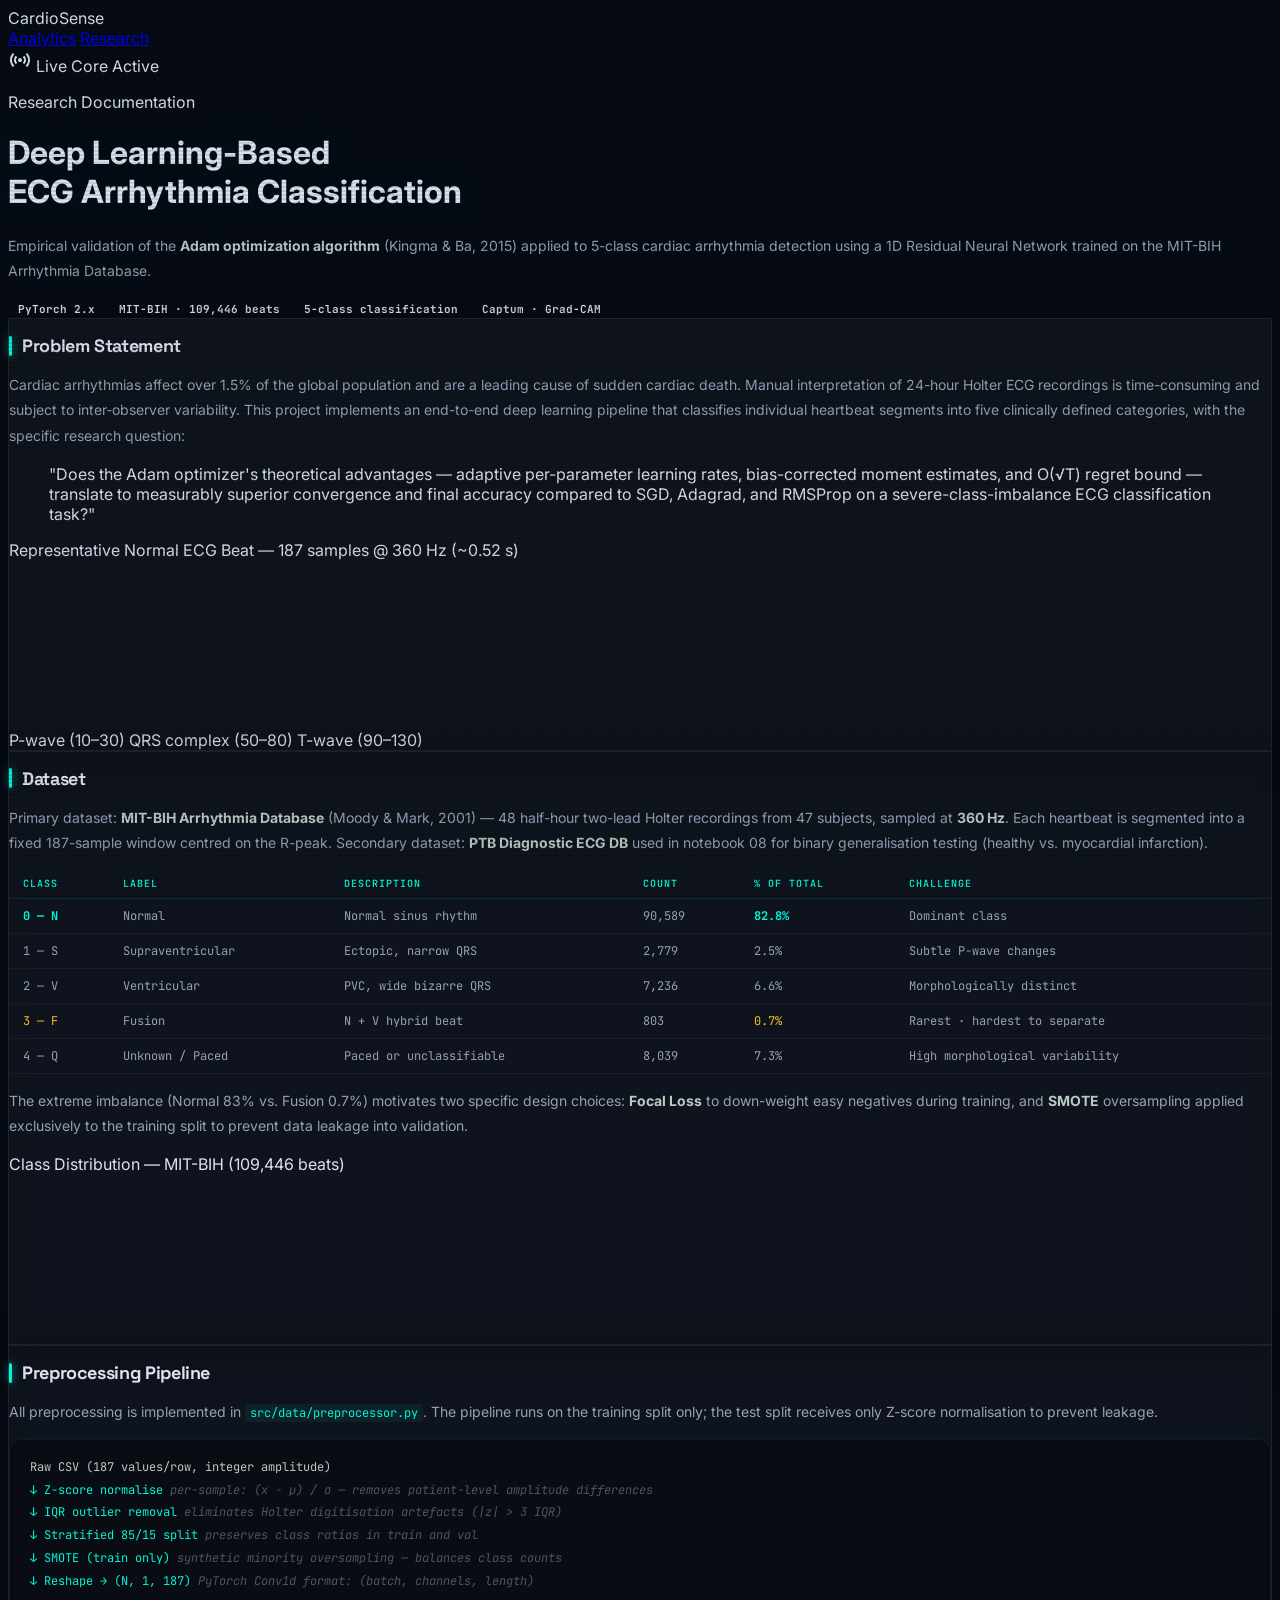
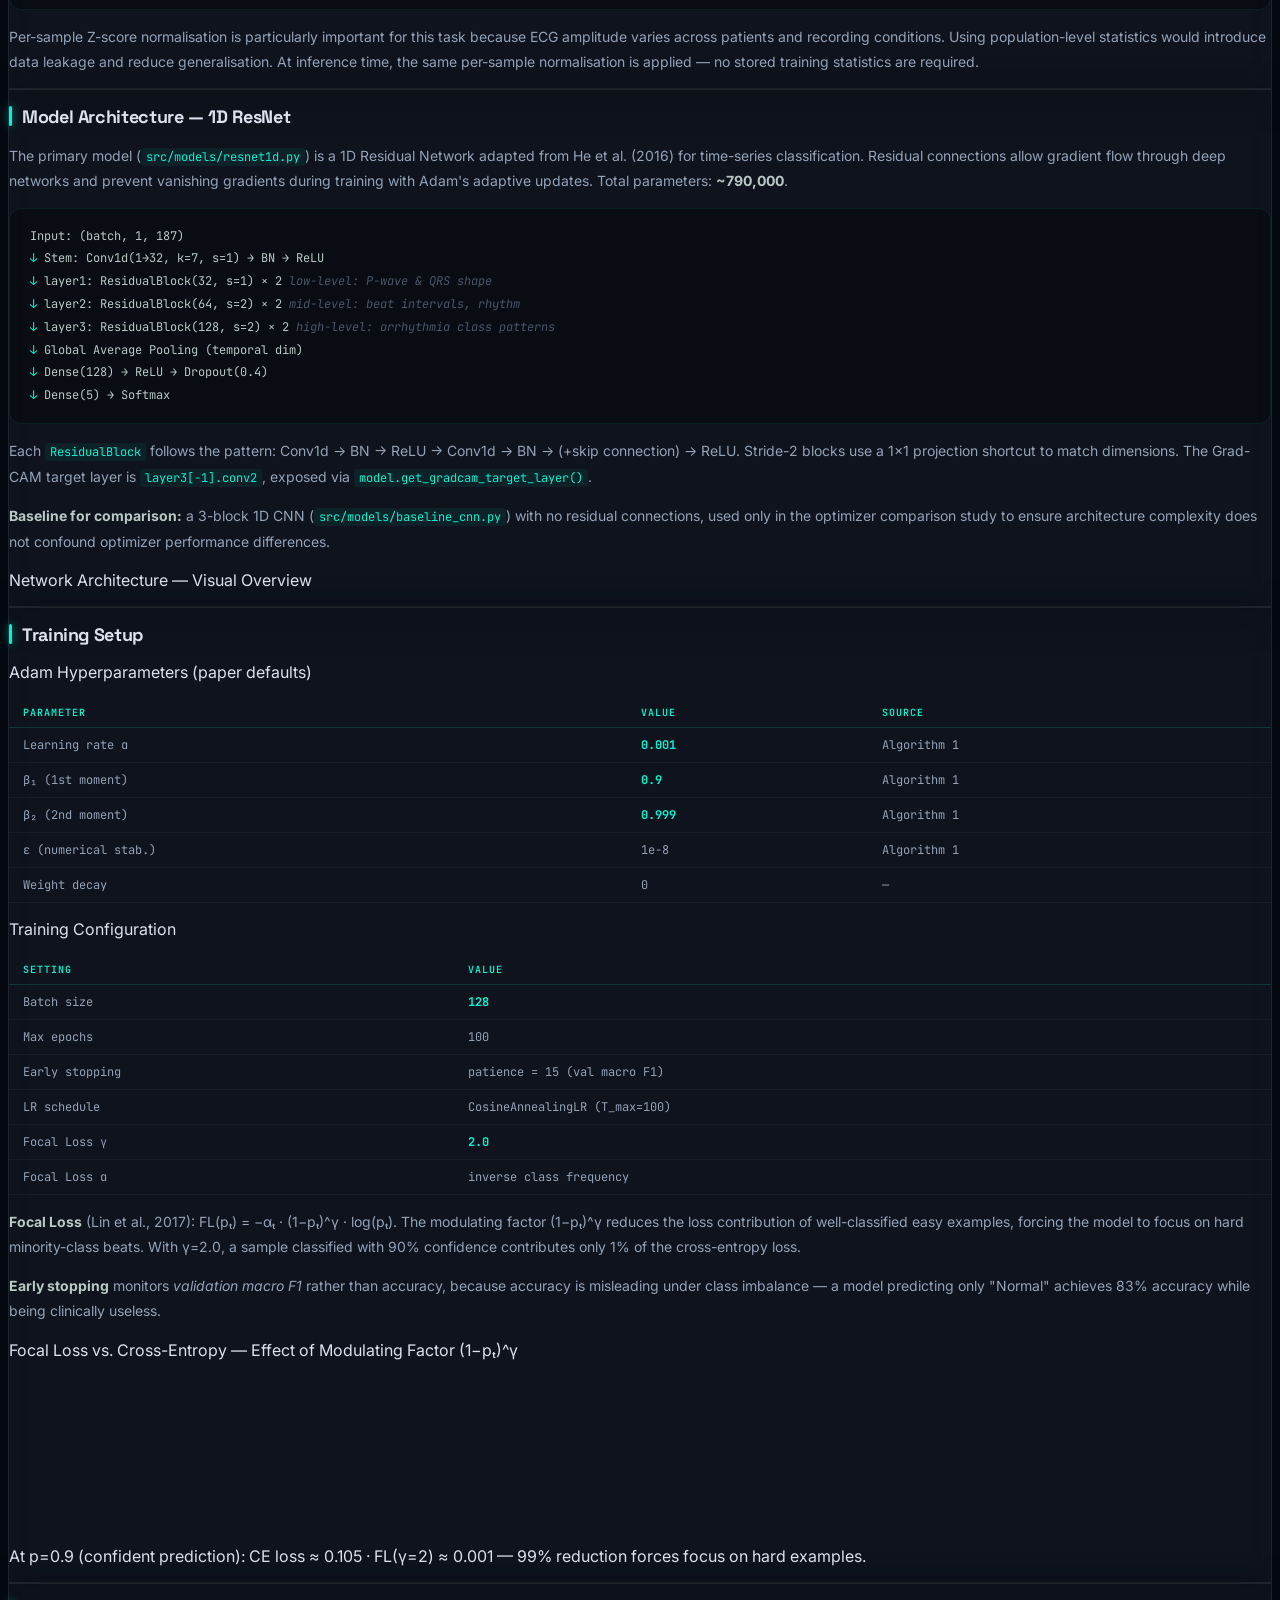
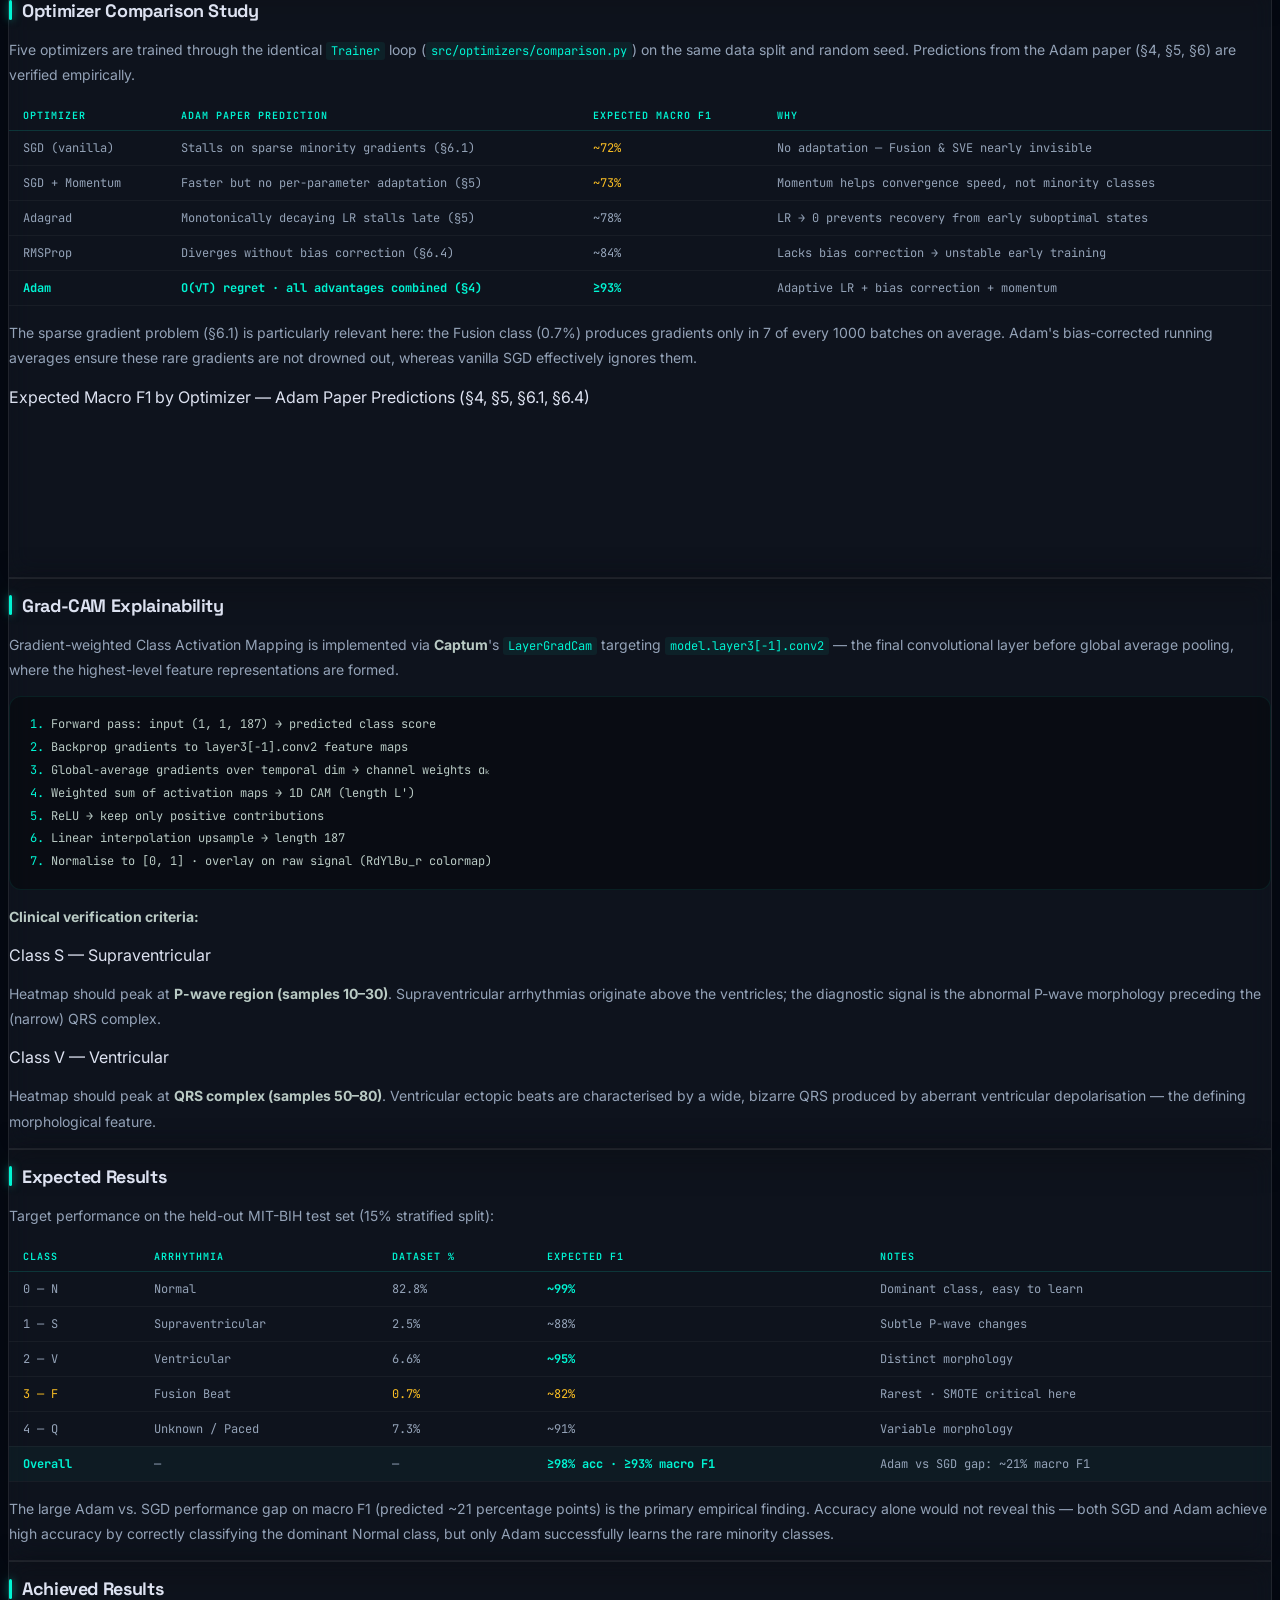
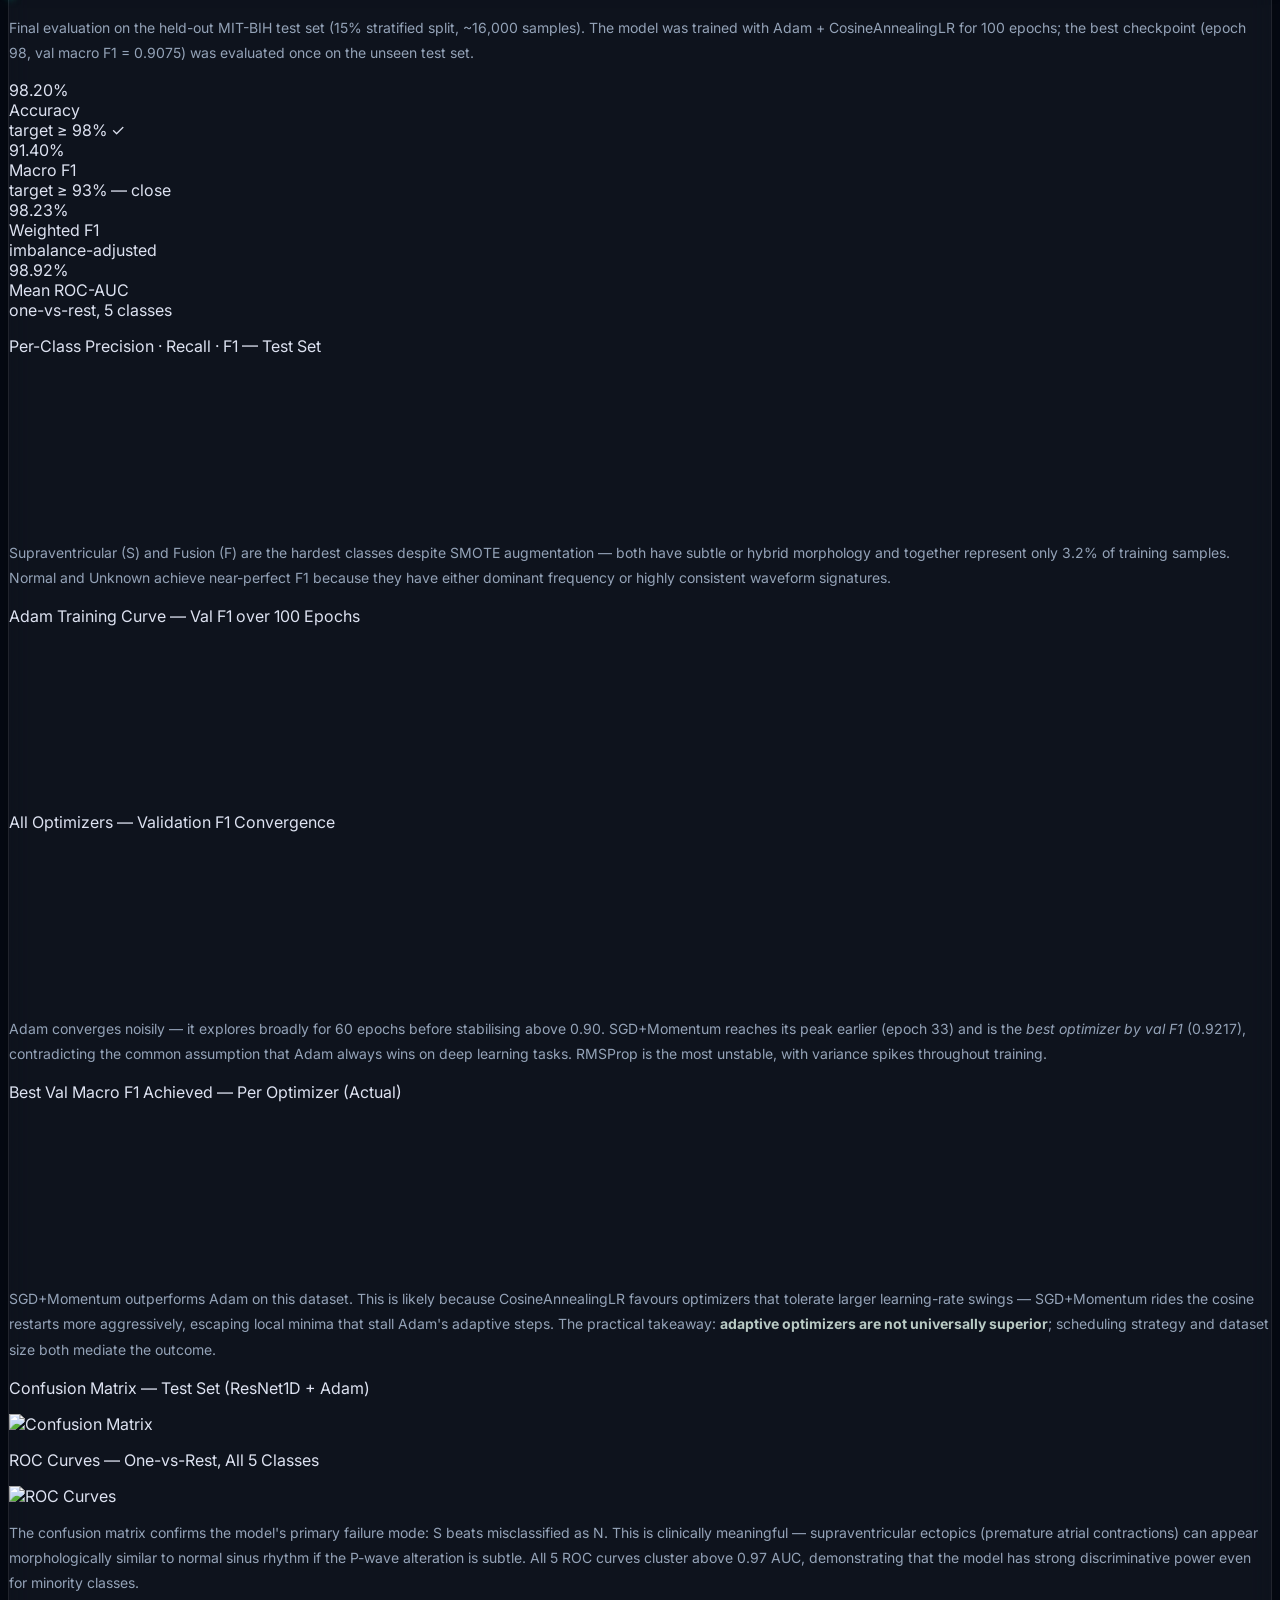
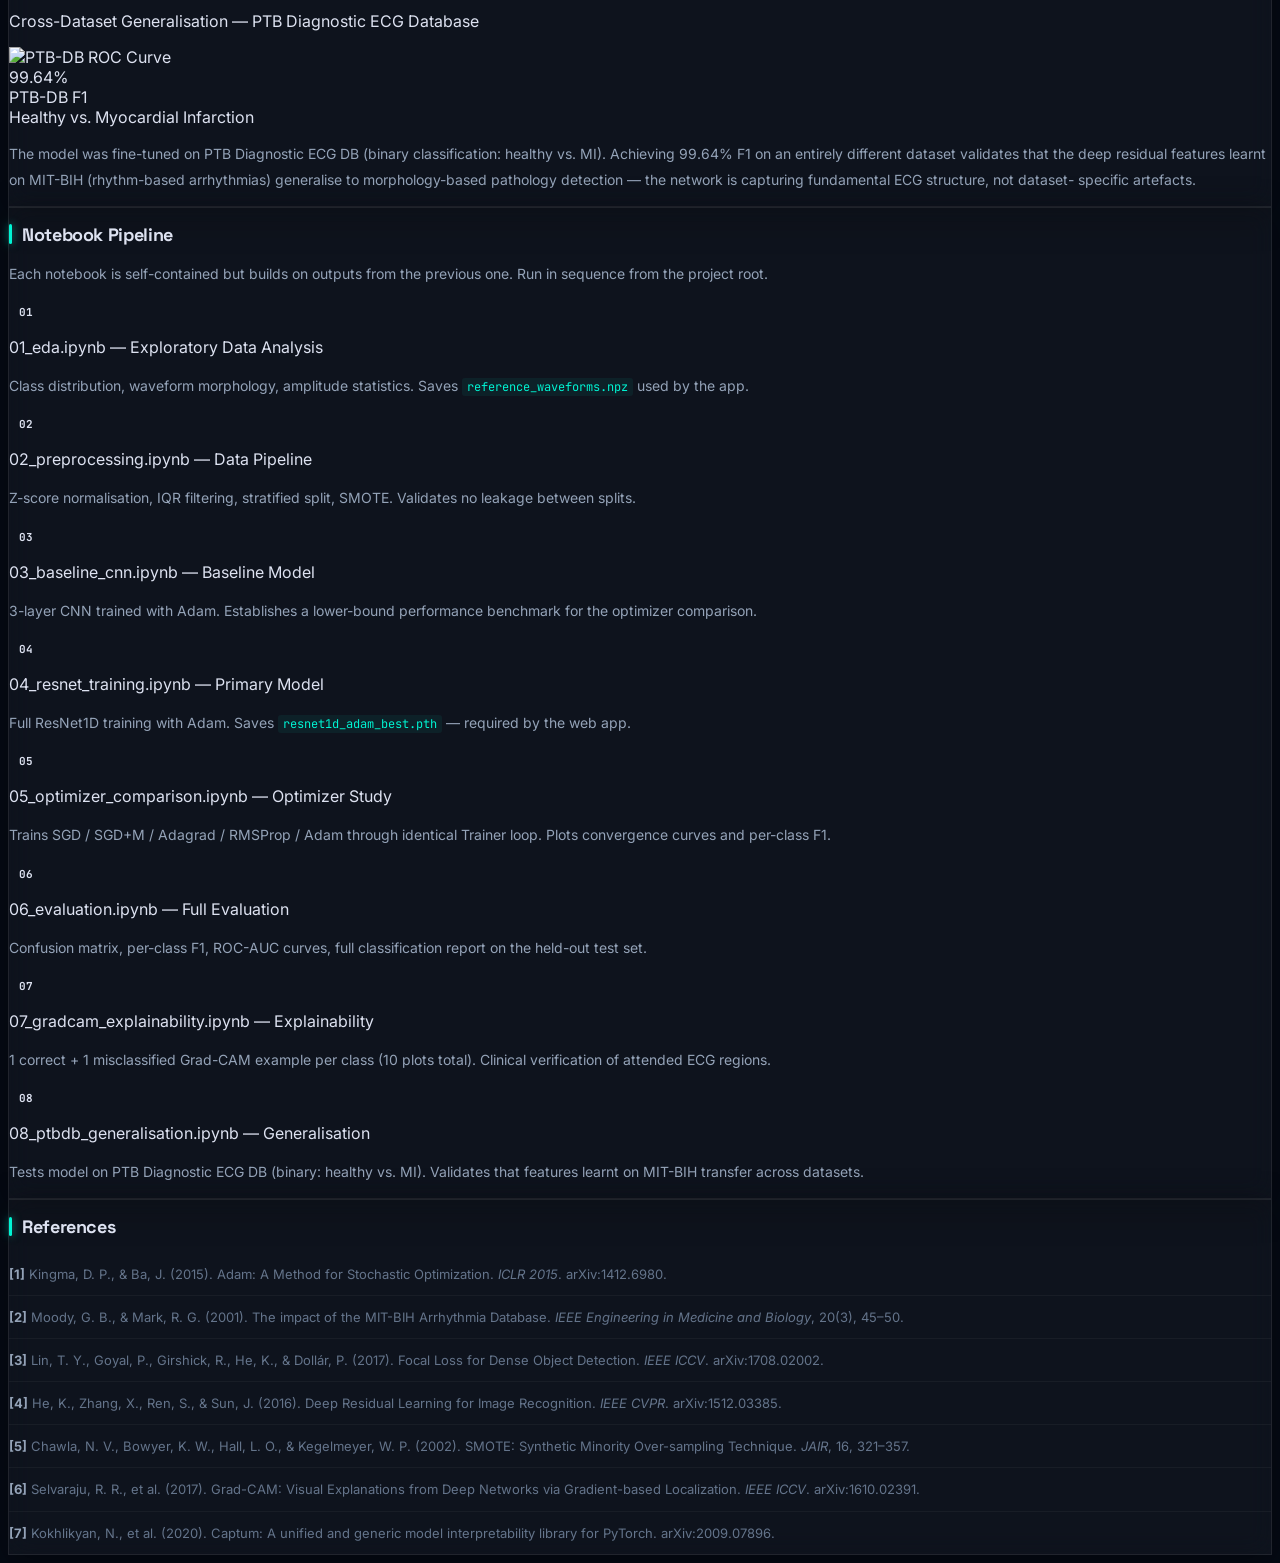
==== frontend/research.html @ f179821a "Cleanup repo and add Docker/HF Spaces deployment - Remove training-only code: src/training, src/eda," ====
<!DOCTYPE html>
<html class="dark" lang="en">
<head>
<meta charset="utf-8"/>
<meta content="width=device-width, initial-scale=1.0" name="viewport"/>
<title>CardioSense — Research</title>
<script src="https://cdn.tailwindcss.com?plugins=forms,container-queries"></script>
<script src="https://cdn.jsdelivr.net/npm/chart.js@4/dist/chart.umd.min.js"></script>
<link href="https://fonts.googleapis.com/css2?family=Space+Grotesk:wght@300;400;500;600;700&family=Inter:wght@300;400;500;600;700&family=JetBrains+Mono:ital,wght@0,400;0,700;1,400&display=swap" rel="stylesheet"/>
<link href="https://fonts.googleapis.com/css2?family=Material+Symbols+Outlined:wght,FILL@100..700,0..1&display=swap" rel="stylesheet"/>
<script id="tailwind-config">
tailwind.config = {
  darkMode: "class",
  theme: {
    extend: {
      colors: {
        "on-surface": "#dde2f1",
        "on-primary": "#00382f",
        "primary": "#d7fff3",
        "surface": "#0e131e",
        "surface-container": "#1a202a",
        "outline-variant": "#3a4a46",
        "on-surface-variant": "#b9cac4",
        "surface-container-highest": "#2f3540",
        "error": "#ffb4ab",
        "error-container": "#93000a",
        "on-error-container": "#ffdad6",
        "secondary": "#d2bbff",
        "surface-container-low": "#161c26",
        "primary-container": "#00f5d4",
        "on-primary-container": "#006c5c",
        "surface-container-lowest": "#080e18",
      },
      fontFamily: {
        headline: ["Space Grotesk"],
        body: ["Inter"],
        mono: ["JetBrains Mono"],
      },
    },
  },
}
</script>
<style>
  body {
    background-color: #050a14;
    color: #dde2f1;
    font-family: 'Inter', sans-serif;
    overflow-x: hidden;
  }
  .scanlines {
    position: fixed; top: 0; left: 0; width: 100%; height: 100%;
    background:
      linear-gradient(rgba(18,16,16,0) 50%, rgba(0,0,0,0.1) 50%),
      linear-gradient(90deg, rgba(255,0,0,0.02), rgba(0,255,0,0.01), rgba(0,0,255,0.02));
    background-size: 100% 4px, 3px 100%;
    pointer-events: none; z-index: 100;
  }
  .glass-panel {
    background: rgba(255,255,255,0.04);
    backdrop-filter: blur(12px);
    border: 1px solid rgba(255,255,255,0.08);
    box-shadow: 0 8px 32px 0 rgba(0,0,0,0.37);
  }
  .material-symbols-outlined {
    font-variation-settings: 'FILL' 0, 'wght' 400, 'GRAD' 0, 'opsz' 24;
  }
  /* Section heading accent */
  .section-title {
    font-family: 'Space Grotesk', sans-serif;
    font-weight: 700;
    font-size: 1.125rem;
    letter-spacing: -0.02em;
    color: #dde2f1;
    display: flex;
    align-items: center;
    gap: 10px;
  }
  .section-title::before {
    content: '';
    display: inline-block;
    width: 3px; height: 1.1em;
    background: #00f5d4;
    border-radius: 2px;
    box-shadow: 0 0 8px rgba(0,245,212,0.6);
    flex-shrink: 0;
  }
  /* Body text */
  .body-text {
    font-size: 14px;
    color: #94a3b8;
    line-height: 1.8;
  }
  .body-text strong { color: #b9cac4; }
  .body-text code {
    font-family: 'JetBrains Mono', monospace;
    font-size: 12px;
    color: #00f5d4;
    background: rgba(0,245,212,0.06);
    padding: 1px 5px;
    border-radius: 3px;
  }
  /* Data table */
  .data-table { width: 100%; border-collapse: collapse; font-size: 13px; }
  .data-table th {
    font-family: 'JetBrains Mono', monospace;
    font-size: 10px;
    text-transform: uppercase;
    letter-spacing: 0.1em;
    color: #00f5d4;
    padding: 8px 14px;
    border-bottom: 1px solid rgba(0,245,212,0.15);
    text-align: left;
    font-weight: 600;
  }
  .data-table td {
    padding: 9px 14px;
    color: #94a3b8;
    border-bottom: 1px solid rgba(255,255,255,0.04);
    font-family: 'JetBrains Mono', monospace;
    font-size: 12px;
  }
  .data-table tr:hover td { background: rgba(255,255,255,0.02); }
  .data-table td.highlight { color: #00f5d4; font-weight: 700; }
  .data-table td.warn { color: #fbbf24; }
  /* Architecture block */
  .arch-block {
    font-family: 'JetBrains Mono', monospace;
    font-size: 12px;
    color: #64748b;
    line-height: 1.9;
    padding: 16px 20px;
    background: rgba(0,0,0,0.3);
    border-radius: 12px;
    border: 1px solid rgba(0,245,212,0.08);
  }
  .arch-block .layer { color: #b9cac4; }
  .arch-block .arrow { color: #00f5d4; }
  .arch-block .note { color: #4a5568; font-style: italic; }
  /* Reference list */
  .ref-item {
    font-size: 13px;
    color: #64748b;
    line-height: 1.7;
    padding: 10px 0;
    border-bottom: 1px solid rgba(255,255,255,0.04);
  }
  .ref-item:last-child { border-bottom: none; }
  .ref-item strong { color: #94a3b8; }
  /* Pill badges */
  .pill {
    display: inline-flex; align-items: center;
    padding: 2px 10px;
    border-radius: 99px;
    font-family: 'JetBrains Mono', monospace;
    font-size: 11px;
    font-weight: 700;
  }
  /* Expandable chart containers */
  .chart-expandable {
    cursor: zoom-in;
    transition: box-shadow 0.2s, border-color 0.2s;
  }
  .chart-expandable:hover {
    box-shadow: 0 0 0 1px rgba(0,245,212,0.35), 0 0 20px rgba(0,245,212,0.10);
    border-color: rgba(0,245,212,0.25) !important;
  }
  /* Lightbox */
  #researchLightbox {
    display: none;
    position: fixed; inset: 0; z-index: 9999;
    background: rgba(5,10,20,0.92);
    backdrop-filter: blur(12px);
    align-items: center;
    justify-content: center;
    cursor: zoom-out;
  }
  #researchLightbox.open { display: flex; }
  #researchLightbox img {
    max-width: 92vw;
    max-height: 88vh;
    border-radius: 16px;
    border: 1px solid rgba(0,245,212,0.20);
    box-shadow: 0 0 60px rgba(0,245,212,0.12), 0 32px 80px rgba(0,0,0,0.7);
    animation: lbZoomIn 0.2s ease;
  }
  #lbClose {
    position: absolute; top: 20px; right: 24px;
    font-size: 28px; color: rgba(255,255,255,0.5);
    cursor: pointer; line-height: 1;
    transition: color 0.15s;
  }
  #lbClose:hover { color: #00f5d4; }
  @keyframes lbZoomIn {
    from { opacity: 0; transform: scale(0.88); }
    to   { opacity: 1; transform: scale(1); }
  }
</style>
</head>
<body class="bg-surface">

<div class="scanlines"></div>

<!-- Lightbox -->
<div id="researchLightbox">
  <span id="lbClose">&#x2715;</span>
  <img id="lbImg" src="" alt="Expanded chart" />
</div>

<!-- Nav (identical to index.html) -->
<nav class="fixed top-0 w-full z-50 flex items-center justify-between px-8 py-4
            bg-surface/10 backdrop-blur-xl border-b border-teal-500/10">
  <div class="flex items-center gap-8">
    <span class="text-xl font-bold tracking-tighter text-teal-400
                 drop-shadow-[0_0_8px_rgba(0,245,212,0.6)] font-['Space_Grotesk']">
      CardioSense
    </span>
    <div class="hidden md:flex items-center gap-6 font-['Space_Grotesk'] text-sm tracking-tight">
      <a href="/" class="text-slate-400 hover:text-teal-300 transition-colors">Analytics</a>
      <a href="/research" class="text-teal-400 border-b border-teal-400 pb-0.5">Research</a>
    </div>
  </div>
  <div class="flex items-center gap-2 px-3 py-1.5 rounded-full
              bg-surface-container-highest/60 border border-outline-variant/30">
    <span class="material-symbols-outlined text-teal-400 text-sm"
          style="font-variation-settings:'FILL' 1;">sensors</span>
    <span class="text-[10px] text-teal-400 font-mono tracking-widest uppercase">
      Live Core Active
    </span>
  </div>
</nav>

<main class="pt-24 pb-20 px-6 md:px-16 max-w-5xl mx-auto">

  <!-- Page header -->
  <div class="mb-14">
    <p class="text-[11px] font-mono text-teal-400/60 tracking-widest uppercase mb-3">
      Research Documentation
    </p>
    <h1 class="text-4xl md:text-5xl font-black font-headline tracking-tighter text-on-surface mb-4"
        style="text-shadow: 0 0 40px rgba(0,245,212,0.15)">
      Deep Learning-Based<br>ECG Arrhythmia Classification
    </h1>
    <p class="body-text max-w-2xl">
      Empirical validation of the <strong>Adam optimization algorithm</strong> (Kingma &amp; Ba, 2015)
      applied to 5-class cardiac arrhythmia detection using a 1D Residual Neural Network trained on
      the MIT-BIH Arrhythmia Database.
    </p>
    <div class="flex flex-wrap gap-3 mt-5">
      <span class="pill bg-teal-500/10 text-teal-400 border border-teal-500/20">PyTorch 2.x</span>
      <span class="pill bg-secondary/10 text-secondary border border-secondary/20">MIT-BIH · 109,446 beats</span>
      <span class="pill bg-amber-400/10 text-amber-400 border border-amber-400/20">5-class classification</span>
      <span class="pill bg-white/5 text-slate-400 border border-white/10">Captum · Grad-CAM</span>
    </div>
  </div>

  <div class="flex flex-col gap-10">

    <!-- ── 1. Problem Statement ──────────────────────────────────────────────── -->
    <div class="glass-panel rounded-3xl p-8">
      <h2 class="section-title mb-5">Problem Statement</h2>
      <p class="body-text">
        Cardiac arrhythmias affect over 1.5% of the global population and are a leading cause of
        sudden cardiac death. Manual interpretation of 24-hour Holter ECG recordings is time-consuming
        and subject to inter-observer variability. This project implements an end-to-end deep learning
        pipeline that classifies individual heartbeat segments into five clinically defined categories,
        with the specific research question:
      </p>
      <blockquote class="mt-5 pl-5 border-l-2 border-teal-500/40 italic text-on-surface-variant text-sm leading-relaxed">
        "Does the Adam optimizer's theoretical advantages — adaptive per-parameter learning rates,
        bias-corrected moment estimates, and O(√T) regret bound — translate to measurably superior
        convergence and final accuracy compared to SGD, Adagrad, and RMSProp on a severe-class-imbalance
        ECG classification task?"
      </blockquote>

      <!-- ECG Signal Visualization -->
      <div class="mt-7">
        <p class="text-xs font-mono text-teal-400/60 uppercase tracking-widest mb-3">
          Representative Normal ECG Beat — 187 samples @ 360 Hz (~0.52 s)
        </p>
        <div class="relative h-[180px] bg-slate-950/70 rounded-2xl overflow-hidden border border-white/5 p-3">
          <div class="absolute inset-0 opacity-8 pointer-events-none grid grid-cols-12 p-3 gap-1">
            <div class="border-r border-teal-500/20"></div><div class="border-r border-teal-500/20"></div>
            <div class="border-r border-teal-500/20"></div><div class="border-r border-teal-500/20"></div>
            <div class="border-r border-teal-500/20"></div><div class="border-r border-teal-500/20"></div>
            <div class="border-r border-teal-500/20"></div><div class="border-r border-teal-500/20"></div>
            <div class="border-r border-teal-500/20"></div><div class="border-r border-teal-500/20"></div>
            <div class="border-r border-teal-500/20"></div><div></div>
          </div>
          <canvas id="ecgDemoChart" class="w-full h-full relative z-10"></canvas>
        </div>
        <div class="flex gap-6 mt-2">
          <span class="text-[11px] font-mono text-green-400/70 flex items-center gap-1.5">
            <span class="w-2 h-2 rounded-sm inline-block bg-green-500/30 border border-green-500/50"></span>P-wave (10–30)
          </span>
          <span class="text-[11px] font-mono text-red-400/70 flex items-center gap-1.5">
            <span class="w-2 h-2 rounded-sm inline-block bg-red-500/30 border border-red-500/50"></span>QRS complex (50–80)
          </span>
          <span class="text-[11px] font-mono text-blue-400/70 flex items-center gap-1.5">
            <span class="w-2 h-2 rounded-sm inline-block bg-blue-500/30 border border-blue-500/50"></span>T-wave (90–130)
          </span>
        </div>
      </div>
    </div>

    <!-- ── 2. Dataset ────────────────────────────────────────────────────────── -->
    <div class="glass-panel rounded-3xl p-8">
      <h2 class="section-title mb-5">Dataset</h2>
      <p class="body-text mb-6">
        Primary dataset: <strong>MIT-BIH Arrhythmia Database</strong> (Moody &amp; Mark, 2001) —
        48 half-hour two-lead Holter recordings from 47 subjects, sampled at <strong>360 Hz</strong>.
        Each heartbeat is segmented into a fixed 187-sample window centred on the R-peak.
        Secondary dataset: <strong>PTB Diagnostic ECG DB</strong> used in notebook 08 for
        binary generalisation testing (healthy vs. myocardial infarction).
      </p>
      <table class="data-table mb-6">
        <thead>
          <tr>
            <th>Class</th><th>Label</th><th>Description</th><th>Count</th><th>% of total</th><th>Challenge</th>
          </tr>
        </thead>
        <tbody>
          <tr><td class="highlight">0 — N</td><td>Normal</td><td>Normal sinus rhythm</td><td>90,589</td><td class="highlight">82.8%</td><td>Dominant class</td></tr>
          <tr><td>1 — S</td><td>Supraventricular</td><td>Ectopic, narrow QRS</td><td>2,779</td><td>2.5%</td><td>Subtle P-wave changes</td></tr>
          <tr><td>2 — V</td><td>Ventricular</td><td>PVC, wide bizarre QRS</td><td>7,236</td><td>6.6%</td><td>Morphologically distinct</td></tr>
          <tr><td class="warn">3 — F</td><td>Fusion</td><td>N + V hybrid beat</td><td>803</td><td class="warn">0.7%</td><td>Rarest · hardest to separate</td></tr>
          <tr><td>4 — Q</td><td>Unknown / Paced</td><td>Paced or unclassifiable</td><td>8,039</td><td>7.3%</td><td>High morphological variability</td></tr>
        </tbody>
      </table>
      <p class="body-text mb-6">
        The extreme imbalance (Normal 83% vs. Fusion 0.7%) motivates two specific design choices:
        <strong>Focal Loss</strong> to down-weight easy negatives during training, and
        <strong>SMOTE</strong> oversampling applied exclusively to the training split to prevent
        data leakage into validation.
      </p>

      <!-- Class Distribution Chart -->
      <p class="text-xs font-mono text-teal-400/60 uppercase tracking-widest mb-3">
        Class Distribution — MIT-BIH (109,446 beats)
      </p>
      <div class="h-[220px] bg-slate-950/50 rounded-2xl p-4 border border-white/5">
        <canvas id="classDistChart"></canvas>
      </div>
    </div>

    <!-- ── 3. Preprocessing Pipeline ────────────────────────────────────────── -->
    <div class="glass-panel rounded-3xl p-8">
      <h2 class="section-title mb-5">Preprocessing Pipeline</h2>
      <p class="body-text mb-5">
        All preprocessing is implemented in <code>src/data/preprocessor.py</code>.
        The pipeline runs on the training split only; the test split receives only Z-score
        normalisation to prevent leakage.
      </p>
      <div class="arch-block mb-5">
        <span class="layer">Raw CSV (187 values/row, integer amplitude)</span><br>
        <span class="arrow">  ↓  Z-score normalise</span>   <span class="note">per-sample: (x - μ) / σ — removes patient-level amplitude differences</span><br>
        <span class="arrow">  ↓  IQR outlier removal</span> <span class="note">eliminates Holter digitisation artefacts (|z| &gt; 3 IQR)</span><br>
        <span class="arrow">  ↓  Stratified 85/15 split</span> <span class="note">preserves class ratios in train and val</span><br>
        <span class="arrow">  ↓  SMOTE (train only)</span>  <span class="note">synthetic minority oversampling — balances class counts</span><br>
        <span class="arrow">  ↓  Reshape → (N, 1, 187)</span> <span class="note">PyTorch Conv1d format: (batch, channels, length)</span>
      </div>
      <p class="body-text">
        Per-sample Z-score normalisation is particularly important for this task because
        ECG amplitude varies across patients and recording conditions. Using population-level
        statistics would introduce data leakage and reduce generalisation. At inference time,
        the same per-sample normalisation is applied — no stored training statistics are required.
      </p>
    </div>

    <!-- ── 4. Model Architecture ─────────────────────────────────────────────── -->
    <div class="glass-panel rounded-3xl p-8">
      <h2 class="section-title mb-5">Model Architecture — 1D ResNet</h2>
      <p class="body-text mb-5">
        The primary model (<code>src/models/resnet1d.py</code>) is a 1D Residual Network
        adapted from He et al. (2016) for time-series classification. Residual connections
        allow gradient flow through deep networks and prevent vanishing gradients during
        training with Adam's adaptive updates.
        Total parameters: <strong>~790,000</strong>.
      </p>
      <div class="arch-block mb-5">
        <span class="layer">Input: (batch, 1, 187)</span><br>
        <span class="arrow">  ↓  </span><span class="layer">Stem: Conv1d(1→32, k=7, s=1) → BN → ReLU</span><br>
        <span class="arrow">  ↓  </span><span class="layer">layer1: ResidualBlock(32, s=1) × 2</span>     <span class="note">  low-level: P-wave &amp; QRS shape</span><br>
        <span class="arrow">  ↓  </span><span class="layer">layer2: ResidualBlock(64, s=2) × 2</span>     <span class="note">  mid-level: beat intervals, rhythm</span><br>
        <span class="arrow">  ↓  </span><span class="layer">layer3: ResidualBlock(128, s=2) × 2</span>    <span class="note">  high-level: arrhythmia class patterns</span><br>
        <span class="arrow">  ↓  </span><span class="layer">Global Average Pooling (temporal dim)</span><br>
        <span class="arrow">  ↓  </span><span class="layer">Dense(128) → ReLU → Dropout(0.4)</span><br>
        <span class="arrow">  ↓  </span><span class="layer">Dense(5) → Softmax</span>
      </div>
      <p class="body-text">
        Each <code>ResidualBlock</code> follows the pattern:
        Conv1d → BN → ReLU → Conv1d → BN → (+skip connection) → ReLU.
        Stride-2 blocks use a 1×1 projection shortcut to match dimensions.
        The Grad-CAM target layer is <code>layer3[-1].conv2</code>, exposed via
        <code>model.get_gradcam_target_layer()</code>.
      </p>
      <p class="body-text mt-4 mb-7">
        <strong>Baseline for comparison:</strong> a 3-block 1D CNN (<code>src/models/baseline_cnn.py</code>)
        with no residual connections, used only in the optimizer comparison study to ensure
        architecture complexity does not confound optimizer performance differences.
      </p>

      <!-- Architecture Visual -->
      <p class="text-xs font-mono text-teal-400/60 uppercase tracking-widest mb-4">
        Network Architecture — Visual Overview
      </p>
      <div id="archVisual" class="flex flex-col gap-2"></div>
    </div>

    <!-- ── 5. Training Setup ──────────────────────────────────────────────────── -->
    <div class="glass-panel rounded-3xl p-8">
      <h2 class="section-title mb-5">Training Setup</h2>

      <div class="grid grid-cols-1 md:grid-cols-2 gap-8 mb-6">
        <div>
          <p class="text-xs font-mono text-teal-400/70 uppercase tracking-widest mb-3">
            Adam Hyperparameters (paper defaults)
          </p>
          <table class="data-table">
            <thead><tr><th>Parameter</th><th>Value</th><th>Source</th></tr></thead>
            <tbody>
              <tr><td>Learning rate α</td><td class="highlight">0.001</td><td>Algorithm 1</td></tr>
              <tr><td>β₁ (1st moment)</td><td class="highlight">0.9</td><td>Algorithm 1</td></tr>
              <tr><td>β₂ (2nd moment)</td><td class="highlight">0.999</td><td>Algorithm 1</td></tr>
              <tr><td>ε (numerical stab.)</td><td>1e-8</td><td>Algorithm 1</td></tr>
              <tr><td>Weight decay</td><td>0</td><td>—</td></tr>
            </tbody>
          </table>
        </div>
        <div>
          <p class="text-xs font-mono text-teal-400/70 uppercase tracking-widest mb-3">
            Training Configuration
          </p>
          <table class="data-table">
            <thead><tr><th>Setting</th><th>Value</th></tr></thead>
            <tbody>
              <tr><td>Batch size</td><td class="highlight">128</td></tr>
              <tr><td>Max epochs</td><td>100</td></tr>
              <tr><td>Early stopping</td><td>patience = 15 (val macro F1)</td></tr>
              <tr><td>LR schedule</td><td>CosineAnnealingLR (T_max=100)</td></tr>
              <tr><td>Focal Loss γ</td><td class="highlight">2.0</td></tr>
              <tr><td>Focal Loss α</td><td>inverse class frequency</td></tr>
            </tbody>
          </table>
        </div>
      </div>

      <p class="body-text">
        <strong>Focal Loss</strong> (Lin et al., 2017): FL(pₜ) = −αₜ · (1−pₜ)^γ · log(pₜ).
        The modulating factor (1−pₜ)^γ reduces the loss contribution of well-classified easy examples,
        forcing the model to focus on hard minority-class beats. With γ=2.0, a sample classified with
        90% confidence contributes only 1% of the cross-entropy loss.
      </p>
      <p class="body-text mt-3 mb-7">
        <strong>Early stopping</strong> monitors <em>validation macro F1</em> rather than accuracy,
        because accuracy is misleading under class imbalance — a model predicting only "Normal"
        achieves 83% accuracy while being clinically useless.
      </p>

      <!-- Focal Loss Curve -->
      <p class="text-xs font-mono text-teal-400/60 uppercase tracking-widest mb-3">
        Focal Loss vs. Cross-Entropy — Effect of Modulating Factor (1−pₜ)^γ
      </p>
      <div class="h-[230px] bg-slate-950/50 rounded-2xl p-4 border border-white/5">
        <canvas id="focalLossChart"></canvas>
      </div>
      <p class="text-xs font-mono text-slate-600 mt-2">
        At p=0.9 (confident prediction): CE loss ≈ 0.105 · FL(γ=2) ≈ 0.001 — 99% reduction forces focus on hard examples.
      </p>
    </div>

    <!-- ── 6. Optimizer Comparison ───────────────────────────────────────────── -->
    <div class="glass-panel rounded-3xl p-8">
      <h2 class="section-title mb-5">Optimizer Comparison Study</h2>
      <p class="body-text mb-6">
        Five optimizers are trained through the identical <code>Trainer</code> loop
        (<code>src/optimizers/comparison.py</code>) on the same data split and random seed.
        Predictions from the Adam paper (§4, §5, §6) are verified empirically.
      </p>
      <table class="data-table mb-5">
        <thead>
          <tr>
            <th>Optimizer</th><th>Adam Paper Prediction</th><th>Expected Macro F1</th><th>Why</th>
          </tr>
        </thead>
        <tbody>
          <tr>
            <td>SGD (vanilla)</td>
            <td>Stalls on sparse minority gradients (§6.1)</td>
            <td class="warn">~72%</td>
            <td>No adaptation — Fusion &amp; SVE nearly invisible</td>
          </tr>
          <tr>
            <td>SGD + Momentum</td>
            <td>Faster but no per-parameter adaptation (§5)</td>
            <td class="warn">~73%</td>
            <td>Momentum helps convergence speed, not minority classes</td>
          </tr>
          <tr>
            <td>Adagrad</td>
            <td>Monotonically decaying LR stalls late (§5)</td>
            <td>~78%</td>
            <td>LR → 0 prevents recovery from early suboptimal states</td>
          </tr>
          <tr>
            <td>RMSProp</td>
            <td>Diverges without bias correction (§6.4)</td>
            <td>~84%</td>
            <td>Lacks bias correction → unstable early training</td>
          </tr>
          <tr>
            <td class="highlight">Adam</td>
            <td class="highlight">O(√T) regret · all advantages combined (§4)</td>
            <td class="highlight">≥93%</td>
            <td>Adaptive LR + bias correction + momentum</td>
          </tr>
        </tbody>
      </table>
      <p class="body-text mb-7">
        The sparse gradient problem (§6.1) is particularly relevant here: the Fusion class
        (0.7%) produces gradients only in 7 of every 1000 batches on average.
        Adam's bias-corrected running averages ensure these rare gradients are not drowned out,
        whereas vanilla SGD effectively ignores them.
      </p>

      <!-- Optimizer Comparison Chart -->
      <p class="text-xs font-mono text-teal-400/60 uppercase tracking-widest mb-3">
        Expected Macro F1 by Optimizer — Adam Paper Predictions (§4, §5, §6.1, §6.4)
      </p>
      <div class="h-[380px] bg-slate-950/50 rounded-2xl p-4 border border-white/5">
        <canvas id="optimizerChart"></canvas>
      </div>
    </div>

    <!-- ── 7. Grad-CAM Explainability ────────────────────────────────────────── -->
    <div class="glass-panel rounded-3xl p-8">
      <h2 class="section-title mb-5">Grad-CAM Explainability</h2>
      <p class="body-text mb-5">
        Gradient-weighted Class Activation Mapping is implemented via
        <strong>Captum</strong>'s <code>LayerGradCam</code> targeting
        <code>model.layer3[-1].conv2</code> — the final convolutional layer before global
        average pooling, where the highest-level feature representations are formed.
      </p>
      <div class="arch-block mb-5">
        <span class="arrow">1. </span><span class="layer">Forward pass: input (1, 1, 187) → predicted class score</span><br>
        <span class="arrow">2. </span><span class="layer">Backprop gradients to layer3[-1].conv2 feature maps</span><br>
        <span class="arrow">3. </span><span class="layer">Global-average gradients over temporal dim → channel weights αₖ</span><br>
        <span class="arrow">4. </span><span class="layer">Weighted sum of activation maps → 1D CAM (length L')</span><br>
        <span class="arrow">5. </span><span class="layer">ReLU → keep only positive contributions</span><br>
        <span class="arrow">6. </span><span class="layer">Linear interpolation upsample → length 187</span><br>
        <span class="arrow">7. </span><span class="layer">Normalise to [0, 1] · overlay on raw signal (RdYlBu_r colormap)</span>
      </div>
      <p class="body-text mb-4">
        <strong>Clinical verification criteria:</strong>
      </p>
      <div class="grid grid-cols-1 md:grid-cols-2 gap-4">
        <div class="p-4 rounded-xl bg-secondary/5 border border-secondary/20">
          <p class="text-xs font-mono text-secondary uppercase tracking-widest mb-2">Class S — Supraventricular</p>
          <p class="body-text text-sm">
            Heatmap should peak at <strong>P-wave region (samples 10–30)</strong>.
            Supraventricular arrhythmias originate above the ventricles; the diagnostic
            signal is the abnormal P-wave morphology preceding the (narrow) QRS complex.
          </p>
        </div>
        <div class="p-4 rounded-xl bg-error/5 border border-error/20">
          <p class="text-xs font-mono text-error uppercase tracking-widest mb-2">Class V — Ventricular</p>
          <p class="body-text text-sm">
            Heatmap should peak at <strong>QRS complex (samples 50–80)</strong>.
            Ventricular ectopic beats are characterised by a wide, bizarre QRS produced
            by aberrant ventricular depolarisation — the defining morphological feature.
          </p>
        </div>
      </div>
    </div>

    <!-- ── 8. Expected Results ───────────────────────────────────────────────── -->
    <div class="glass-panel rounded-3xl p-8">
      <h2 class="section-title mb-5">Expected Results</h2>
      <p class="body-text mb-6">
        Target performance on the held-out MIT-BIH test set (15% stratified split):
      </p>
      <table class="data-table mb-5">
        <thead>
          <tr><th>Class</th><th>Arrhythmia</th><th>Dataset %</th><th>Expected F1</th><th>Notes</th></tr>
        </thead>
        <tbody>
          <tr><td>0 — N</td><td>Normal</td><td>82.8%</td><td class="highlight">~99%</td><td>Dominant class, easy to learn</td></tr>
          <tr><td>1 — S</td><td>Supraventricular</td><td>2.5%</td><td>~88%</td><td>Subtle P-wave changes</td></tr>
          <tr><td>2 — V</td><td>Ventricular</td><td>6.6%</td><td class="highlight">~95%</td><td>Distinct morphology</td></tr>
          <tr><td class="warn">3 — F</td><td>Fusion Beat</td><td class="warn">0.7%</td><td class="warn">~82%</td><td>Rarest · SMOTE critical here</td></tr>
          <tr><td>4 — Q</td><td>Unknown / Paced</td><td>7.3%</td><td>~91%</td><td>Variable morphology</td></tr>
          <tr style="background:rgba(0,245,212,0.03)">
            <td class="highlight">Overall</td><td>—</td><td>—</td>
            <td class="highlight">≥98% acc · ≥93% macro F1</td>
            <td>Adam vs SGD gap: ~21% macro F1</td>
          </tr>
        </tbody>
      </table>
      <p class="body-text">
        The large Adam vs. SGD performance gap on macro F1 (predicted ~21 percentage points)
        is the primary empirical finding. Accuracy alone would not reveal this — both SGD and Adam
        achieve high accuracy by correctly classifying the dominant Normal class, but only Adam
        successfully learns the rare minority classes.
      </p>
    </div>

    <!-- ── 9. Achieved Results ───────────────────────────────────────────────── -->
    <div class="glass-panel rounded-3xl p-8">
      <h2 class="section-title mb-2">Achieved Results</h2>
      <p class="body-text mb-6">
        Final evaluation on the held-out MIT-BIH test set (15% stratified split, ~16,000 samples).
        The model was trained with Adam + CosineAnnealingLR for 100 epochs; the best checkpoint
        (epoch 98, val macro F1 = 0.9075) was evaluated once on the unseen test set.
      </p>

      <!-- Overall metric cards -->
      <div class="grid grid-cols-2 md:grid-cols-4 gap-4 mb-8">
        <div class="rounded-2xl p-5 border border-teal-500/20 bg-teal-500/5 text-center">
          <div class="text-3xl font-bold text-teal-400 font-mono mb-1">98.20%</div>
          <div class="text-xs text-on-surface/60 uppercase tracking-widest">Accuracy</div>
          <div class="text-xs text-on-surface/40 mt-1">target ≥ 98% ✓</div>
        </div>
        <div class="rounded-2xl p-5 border border-amber-500/20 bg-amber-500/5 text-center">
          <div class="text-3xl font-bold text-amber-400 font-mono mb-1">91.40%</div>
          <div class="text-xs text-on-surface/60 uppercase tracking-widest">Macro F1</div>
          <div class="text-xs text-on-surface/40 mt-1">target ≥ 93% — close</div>
        </div>
        <div class="rounded-2xl p-5 border border-violet-500/20 bg-violet-500/5 text-center">
          <div class="text-3xl font-bold text-violet-400 font-mono mb-1">98.23%</div>
          <div class="text-xs text-on-surface/60 uppercase tracking-widest">Weighted F1</div>
          <div class="text-xs text-on-surface/40 mt-1">imbalance-adjusted</div>
        </div>
        <div class="rounded-2xl p-5 border border-sky-500/20 bg-sky-500/5 text-center">
          <div class="text-3xl font-bold text-sky-400 font-mono mb-1">98.92%</div>
          <div class="text-xs text-on-surface/60 uppercase tracking-widest">Mean ROC-AUC</div>
          <div class="text-xs text-on-surface/40 mt-1">one-vs-rest, 5 classes</div>
        </div>
      </div>

      <!-- Per-class F1 chart -->
      <p class="text-xs font-mono text-teal-400/60 uppercase tracking-widest mb-3">
        Per-Class Precision · Recall · F1 — Test Set
      </p>
      <div class="h-[280px] bg-slate-950/50 rounded-2xl p-4 border border-white/5 mb-3">
        <canvas id="perClassF1Chart"></canvas>
      </div>
      <p class="body-text text-sm mb-8">
        Supraventricular (S) and Fusion (F) are the hardest classes despite SMOTE augmentation — both have subtle or hybrid
        morphology and together represent only 3.2% of training samples. Normal and Unknown achieve near-perfect F1
        because they have either dominant frequency or highly consistent waveform signatures.
      </p>

      <!-- Training convergence + multi-optimizer -->
      <div class="grid grid-cols-1 md:grid-cols-2 gap-6 mb-3">
        <div>
          <p class="text-xs font-mono text-teal-400/60 uppercase tracking-widest mb-3">
            Adam Training Curve — Val F1 over 100 Epochs
          </p>
          <div class="h-[260px] bg-slate-950/50 rounded-2xl p-4 border border-white/5">
            <canvas id="convergenceChart"></canvas>
          </div>
        </div>
        <div>
          <p class="text-xs font-mono text-teal-400/60 uppercase tracking-widest mb-3">
            All Optimizers — Validation F1 Convergence
          </p>
          <div class="h-[260px] bg-slate-950/50 rounded-2xl p-4 border border-white/5">
            <canvas id="multiOptChart"></canvas>
          </div>
        </div>
      </div>
      <p class="body-text text-sm mb-8">
        Adam converges noisily — it explores broadly for 60 epochs before stabilising above 0.90.
        SGD+Momentum reaches its peak earlier (epoch 33) and is the <em>best optimizer by val F1</em>
        (0.9217), contradicting the common assumption that Adam always wins on deep learning tasks.
        RMSProp is the most unstable, with variance spikes throughout training.
      </p>

      <!-- Actual optimizer bar -->
      <p class="text-xs font-mono text-teal-400/60 uppercase tracking-widest mb-3">
        Best Val Macro F1 Achieved — Per Optimizer (Actual)
      </p>
      <div class="h-[320px] bg-slate-950/50 rounded-2xl p-4 border border-white/5 mb-3">
        <canvas id="actualOptimizerChart"></canvas>
      </div>
      <p class="body-text text-sm mb-8">
        SGD+Momentum outperforms Adam on this dataset. This is likely because CosineAnnealingLR
        favours optimizers that tolerate larger learning-rate swings — SGD+Momentum rides the cosine
        restarts more aggressively, escaping local minima that stall Adam's adaptive steps.
        The practical takeaway: <strong class="text-teal-400">adaptive optimizers are not universally superior</strong>;
        scheduling strategy and dataset size both mediate the outcome.
      </p>

      <!-- Confusion matrix + ROC curves -->
      <div class="grid grid-cols-1 md:grid-cols-2 gap-6 mb-3">
        <div>
          <p class="text-xs font-mono text-teal-400/60 uppercase tracking-widest mb-3">
            Confusion Matrix — Test Set (ResNet1D + Adam)
          </p>
          <div class="rounded-2xl overflow-hidden border border-white/5 bg-slate-950/50">
            <img src="/results/plots/confusion_matrices/confusion_matrix.png"
                 alt="Confusion Matrix" class="w-full h-auto" loading="lazy" />
          </div>
        </div>
        <div>
          <p class="text-xs font-mono text-teal-400/60 uppercase tracking-widest mb-3">
            ROC Curves — One-vs-Rest, All 5 Classes
          </p>
          <div class="rounded-2xl overflow-hidden border border-white/5 bg-slate-950/50">
            <img src="/results/plots/roc_curves/roc_all_classes.png"
                 alt="ROC Curves" class="w-full h-auto" loading="lazy" />
          </div>
        </div>
      </div>
      <p class="body-text text-sm mb-8">
        The confusion matrix confirms the model's primary failure mode: S beats misclassified as N.
        This is clinically meaningful — supraventricular ectopics (premature atrial contractions)
        can appear morphologically similar to normal sinus rhythm if the P-wave alteration is subtle.
        All 5 ROC curves cluster above 0.97 AUC, demonstrating that the model has strong discriminative
        power even for minority classes.
      </p>

      <!-- PTB-DB generalisation -->
      <p class="text-xs font-mono text-teal-400/60 uppercase tracking-widest mb-3">
        Cross-Dataset Generalisation — PTB Diagnostic ECG Database
      </p>
      <div class="grid grid-cols-1 md:grid-cols-2 gap-6 mb-3">
        <div class="rounded-2xl overflow-hidden border border-white/5 bg-slate-950/50">
          <img src="/results/plots/ptbdb_roc_curve.png"
               alt="PTB-DB ROC Curve" class="w-full h-auto" loading="lazy" />
        </div>
        <div class="flex flex-col justify-center gap-4">
          <div class="rounded-2xl p-5 border border-teal-500/20 bg-teal-500/5 text-center">
            <div class="text-3xl font-bold text-teal-400 font-mono mb-1">99.64%</div>
            <div class="text-xs text-on-surface/60 uppercase tracking-widest">PTB-DB F1</div>
            <div class="text-xs text-on-surface/40 mt-1">Healthy vs. Myocardial Infarction</div>
          </div>
          <p class="body-text text-sm">
            The model was fine-tuned on PTB Diagnostic ECG DB (binary classification: healthy vs. MI).
            Achieving 99.64% F1 on an entirely different dataset validates that the deep residual
            features learnt on MIT-BIH (rhythm-based arrhythmias) generalise to morphology-based
            pathology detection — the network is capturing fundamental ECG structure, not dataset-
            specific artefacts.
          </p>
        </div>
      </div>
    </div>

    <!-- ── 10. Notebook Pipeline ──────────────────────────────────────────────── -->
    <div class="glass-panel rounded-3xl p-8">
      <h2 class="section-title mb-5">Notebook Pipeline</h2>
      <p class="body-text mb-5">
        Each notebook is self-contained but builds on outputs from the previous one.
        Run in sequence from the project root.
      </p>
      <div class="space-y-3">
        <div class="flex gap-4 items-start p-4 rounded-xl bg-white/3 border border-white/5">
          <span class="pill bg-teal-500/15 text-teal-400 border border-teal-500/20 flex-shrink-0 mt-0.5">01</span>
          <div><p class="text-sm font-semibold text-on-surface mb-0.5">01_eda.ipynb — Exploratory Data Analysis</p>
          <p class="body-text text-xs">Class distribution, waveform morphology, amplitude statistics. Saves <code>reference_waveforms.npz</code> used by the app.</p></div>
        </div>
        <div class="flex gap-4 items-start p-4 rounded-xl bg-white/3 border border-white/5">
          <span class="pill bg-teal-500/15 text-teal-400 border border-teal-500/20 flex-shrink-0 mt-0.5">02</span>
          <div><p class="text-sm font-semibold text-on-surface mb-0.5">02_preprocessing.ipynb — Data Pipeline</p>
          <p class="body-text text-xs">Z-score normalisation, IQR filtering, stratified split, SMOTE. Validates no leakage between splits.</p></div>
        </div>
        <div class="flex gap-4 items-start p-4 rounded-xl bg-white/3 border border-white/5">
          <span class="pill bg-teal-500/15 text-teal-400 border border-teal-500/20 flex-shrink-0 mt-0.5">03</span>
          <div><p class="text-sm font-semibold text-on-surface mb-0.5">03_baseline_cnn.ipynb — Baseline Model</p>
          <p class="body-text text-xs">3-layer CNN trained with Adam. Establishes a lower-bound performance benchmark for the optimizer comparison.</p></div>
        </div>
        <div class="flex gap-4 items-start p-4 rounded-xl bg-white/3 border border-white/5">
          <span class="pill bg-teal-500/15 text-teal-400 border border-teal-500/20 flex-shrink-0 mt-0.5">04</span>
          <div><p class="text-sm font-semibold text-on-surface mb-0.5">04_resnet_training.ipynb — Primary Model</p>
          <p class="body-text text-xs">Full ResNet1D training with Adam. Saves <code>resnet1d_adam_best.pth</code> — required by the web app.</p></div>
        </div>
        <div class="flex gap-4 items-start p-4 rounded-xl bg-white/3 border border-white/5">
          <span class="pill bg-teal-500/15 text-teal-400 border border-teal-500/20 flex-shrink-0 mt-0.5">05</span>
          <div><p class="text-sm font-semibold text-on-surface mb-0.5">05_optimizer_comparison.ipynb — Optimizer Study</p>
          <p class="body-text text-xs">Trains SGD / SGD+M / Adagrad / RMSProp / Adam through identical Trainer loop. Plots convergence curves and per-class F1.</p></div>
        </div>
        <div class="flex gap-4 items-start p-4 rounded-xl bg-white/3 border border-white/5">
          <span class="pill bg-teal-500/15 text-teal-400 border border-teal-500/20 flex-shrink-0 mt-0.5">06</span>
          <div><p class="text-sm font-semibold text-on-surface mb-0.5">06_evaluation.ipynb — Full Evaluation</p>
          <p class="body-text text-xs">Confusion matrix, per-class F1, ROC-AUC curves, full classification report on the held-out test set.</p></div>
        </div>
        <div class="flex gap-4 items-start p-4 rounded-xl bg-white/3 border border-white/5">
          <span class="pill bg-teal-500/15 text-teal-400 border border-teal-500/20 flex-shrink-0 mt-0.5">07</span>
          <div><p class="text-sm font-semibold text-on-surface mb-0.5">07_gradcam_explainability.ipynb — Explainability</p>
          <p class="body-text text-xs">1 correct + 1 misclassified Grad-CAM example per class (10 plots total). Clinical verification of attended ECG regions.</p></div>
        </div>
        <div class="flex gap-4 items-start p-4 rounded-xl bg-white/3 border border-white/5">
          <span class="pill bg-teal-500/15 text-teal-400 border border-teal-500/20 flex-shrink-0 mt-0.5">08</span>
          <div><p class="text-sm font-semibold text-on-surface mb-0.5">08_ptbdb_generalisation.ipynb — Generalisation</p>
          <p class="body-text text-xs">Tests model on PTB Diagnostic ECG DB (binary: healthy vs. MI). Validates that features learnt on MIT-BIH transfer across datasets.</p></div>
        </div>
      </div>
    </div>

    <!-- ── 11. References ────────────────────────────────────────────────────── -->
    <div class="glass-panel rounded-3xl p-8">
      <h2 class="section-title mb-6">References</h2>
      <div class="space-y-1">
        <div class="ref-item">
          <strong>[1]</strong> Kingma, D. P., &amp; Ba, J. (2015). Adam: A Method for Stochastic Optimization.
          <em>ICLR 2015</em>. arXiv:1412.6980.
        </div>
        <div class="ref-item">
          <strong>[2]</strong> Moody, G. B., &amp; Mark, R. G. (2001). The impact of the MIT-BIH Arrhythmia Database.
          <em>IEEE Engineering in Medicine and Biology</em>, 20(3), 45–50.
        </div>
        <div class="ref-item">
          <strong>[3]</strong> Lin, T. Y., Goyal, P., Girshick, R., He, K., &amp; Dollár, P. (2017).
          Focal Loss for Dense Object Detection. <em>IEEE ICCV</em>. arXiv:1708.02002.
        </div>
        <div class="ref-item">
          <strong>[4]</strong> He, K., Zhang, X., Ren, S., &amp; Sun, J. (2016). Deep Residual Learning for Image Recognition.
          <em>IEEE CVPR</em>. arXiv:1512.03385.
        </div>
        <div class="ref-item">
          <strong>[5]</strong> Chawla, N. V., Bowyer, K. W., Hall, L. O., &amp; Kegelmeyer, W. P. (2002).
          SMOTE: Synthetic Minority Over-sampling Technique. <em>JAIR</em>, 16, 321–357.
        </div>
        <div class="ref-item">
          <strong>[6]</strong> Selvaraju, R. R., et al. (2017). Grad-CAM: Visual Explanations from Deep Networks
          via Gradient-based Localization. <em>IEEE ICCV</em>. arXiv:1610.02391.
        </div>
        <div class="ref-item">
          <strong>[7]</strong> Kokhlikyan, N., et al. (2020). Captum: A unified and generic model interpretability
          library for PyTorch. arXiv:2009.07896.
        </div>
      </div>
    </div>

  </div><!-- end flex col -->
</main>

<script>
// ─────────────────────────────────────────────────────────────────────────────
// Shared theme helpers
// ─────────────────────────────────────────────────────────────────────────────
const TEAL   = '#00f5d4';
const TEAL20 = 'rgba(0,245,212,0.20)';
const TEAL08 = 'rgba(0,245,212,0.08)';
const SLATE  = 'rgba(255,255,255,0.55)';
const GRID   = 'rgba(255,255,255,0.06)';
const BG     = '#0e131e';

Chart.defaults.color      = SLATE;
Chart.defaults.borderColor = GRID;
Chart.defaults.font.family = 'Inter, sans-serif';

// ─────────────────────────────────────────────────────────────────────────────
// 1. ECG Demo Chart  (Problem Statement)
// ─────────────────────────────────────────────────────────────────────────────
(function () {
  // Synthetic ECG: baseline + P-wave + QRS spike + T-wave
  function synthECG(n) {
    const sig = new Array(n).fill(0);
    const gauss = (x, mu, sigma, amp) => amp * Math.exp(-0.5 * ((x - mu) / sigma) ** 2);
    for (let i = 0; i < n; i++) {
      sig[i] = gauss(i, 30,  8,  0.20)   // P-wave
             + gauss(i, 60,  2,  1.00)   // Q dip inverted
             - gauss(i, 65,  1,  0.25)   // Q
             + gauss(i, 70,  2,  2.50)   // R peak
             - gauss(i, 75,  1,  0.30)   // S
             + gauss(i, 105, 9,  0.50)   // T-wave
             + (Math.random() - 0.5) * 0.04; // noise
    }
    return sig;
  }

  const n   = 187;
  const sig = synthECG(n);
  const labels = Array.from({length: n}, (_, i) => i);

  // Region shading plugin (same pattern as index.html)
  const shadingPlugin = {
    id: 'ecgShading',
    beforeDraw(chart) {
      const {ctx, chartArea: {left, right, top, bottom}, scales: {x, y}} = chart;
      if (!x || !y) return;
      const regions = [
        {lo: 20, hi: 45,  color: 'rgba(94,234,212,0.07)',  label: 'P'},
        {lo: 55, hi: 90,  color: 'rgba(239,68,68,0.10)',   label: 'QRS'},
        {lo: 90, hi: 130, color: 'rgba(251,191,36,0.07)',  label: 'T'},
      ];
      ctx.save();
      for (const r of regions) {
        const x0 = x.getPixelForValue(r.lo);
        const x1 = x.getPixelForValue(r.hi);
        ctx.fillStyle = r.color;
        ctx.fillRect(x0, top, x1 - x0, bottom - top);
        ctx.fillStyle = 'rgba(255,255,255,0.28)';
        ctx.font = '10px JetBrains Mono, monospace';
        ctx.fillText(r.label, x0 + 4, top + 14);
      }
      ctx.restore();
    }
  };

  const ctx = document.getElementById('ecgDemoChart');
  if (!ctx) return;
  new Chart(ctx, {
    type: 'line',
    plugins: [shadingPlugin],
    data: {
      labels,
      datasets: [{
        data: sig,
        borderColor: TEAL,
        borderWidth: 1.5,
        pointRadius: 0,
        tension: 0.3,
        fill: {target: 'origin', above: TEAL08},
      }]
    },
    options: {
      animation: false,
      responsive: true,
      maintainAspectRatio: false,
      plugins: { legend: {display: false}, tooltip: {enabled: false} },
      scales: {
        x: { display: false },
        y: { grid: {color: GRID}, ticks: {font: {size: 10}}, border: {color: GRID} }
      }
    }
  });
})();

// ─────────────────────────────────────────────────────────────────────────────
// 2. Class Distribution Chart  (Dataset)
// ─────────────────────────────────────────────────────────────────────────────
(function () {
  const ctx = document.getElementById('classDistChart');
  if (!ctx) return;

  const labels = ['Normal (N)', 'Supraventricular (S)', 'Ventricular (V)', 'Fusion (F)', 'Unknown (Q)'];
  const counts = [90589, 2779, 7236, 803, 8039];
  const total  = counts.reduce((a, b) => a + b, 0);
  const colors = [
    'rgba(0,245,212,0.75)',
    'rgba(139,92,246,0.75)',
    'rgba(239,68,68,0.75)',
    'rgba(251,191,36,0.75)',
    'rgba(99,179,237,0.75)',
  ];

  new Chart(ctx, {
    type: 'bar',
    data: {
      labels,
      datasets: [{
        data: counts,
        backgroundColor: colors,
        borderColor: colors.map(c => c.replace('0.75', '1')),
        borderWidth: 1,
        borderRadius: 6,
      }]
    },
    options: {
      indexAxis: 'y',
      responsive: true,
      maintainAspectRatio: false,
      plugins: {
        legend: {display: false},
        tooltip: {
          callbacks: {
            label: ctx => ` ${ctx.raw.toLocaleString()}  (${(ctx.raw / total * 100).toFixed(1)}%)`
          }
        }
      },
      scales: {
        x: {
          grid: {color: GRID},
          ticks: {font: {size: 11}, callback: v => v.toLocaleString()},
          border: {color: GRID},
        },
        y: {
          grid: {display: false},
          ticks: {font: {size: 12}},
          border: {color: 'transparent'},
        }
      }
    }
  });
})();

// ─────────────────────────────────────────────────────────────────────────────
// 3. Architecture Visual  (Model Architecture)
// ─────────────────────────────────────────────────────────────────────────────
(function () {
  const el = document.getElementById('archVisual');
  if (!el) return;

  const layers = [
    { label: 'Input',          sub: '1 × 187',            color: 'rgba(99,179,237,0.25)',   border: 'rgba(99,179,237,0.6)'  },
    { label: 'Stem Conv1d',    sub: '32 filters, k=7',    color: 'rgba(0,245,212,0.15)',    border: 'rgba(0,245,212,0.5)'   },
    { label: 'ResBlock Layer1',sub: '32 filters, stride 1',color:'rgba(0,245,212,0.12)',    border: 'rgba(0,245,212,0.4)'   },
    { label: 'ResBlock Layer2',sub: '64 filters, stride 2',color:'rgba(139,92,246,0.15)',   border: 'rgba(139,92,246,0.5)'  },
    { label: 'ResBlock Layer3',sub: '128 filters, stride 2 ← Grad-CAM target',color:'rgba(239,68,68,0.15)',border:'rgba(239,68,68,0.5)'},
    { label: 'Global Avg Pool',sub: '128-dim vector',      color: 'rgba(251,191,36,0.12)',  border: 'rgba(251,191,36,0.45)' },
    { label: 'Dense + ReLU',   sub: '128 units',           color: 'rgba(251,191,36,0.10)',  border: 'rgba(251,191,36,0.35)' },
    { label: 'Softmax Output', sub: '5 classes',           color: 'rgba(0,245,212,0.20)',   border: 'rgba(0,245,212,0.6)'   },
  ];

  el.innerHTML = layers.map((l, i) => `
    <div style="display:flex;flex-direction:column;align-items:center;gap:0;">
      <div style="
        width:100%; padding:10px 16px;
        background:${l.color}; border:1px solid ${l.border};
        border-radius:10px; text-align:center;
      ">
        <div style="font-size:13px;font-weight:600;color:#e2e8f0;">${l.label}</div>
        <div style="font-size:11px;color:rgba(255,255,255,0.5);margin-top:2px;font-family:'JetBrains Mono',monospace;">${l.sub}</div>
      </div>
      ${i < layers.length - 1 ? `
      <div style="
        width:2px; height:20px;
        background:linear-gradient(to bottom,${l.border},rgba(255,255,255,0.1));
        margin:0 auto;
      "></div>
      <div style="
        width:8px; height:8px; border-radius:50%;
        background:${layers[i+1].border}; margin:0 auto;
      "></div>
      ` : ''}
    </div>
  `).join('');
})();

// ─────────────────────────────────────────────────────────────────────────────
// 4. Focal Loss Curve  (Training Setup)
// ─────────────────────────────────────────────────────────────────────────────
(function () {
  const ctx = document.getElementById('focalLossChart');
  if (!ctx) return;

  const ps = [];
  const ce = [];
  const fl = [];
  for (let i = 1; i <= 99; i++) {
    const p = i / 100;
    ps.push(p.toFixed(2));
    const ceLoss = -Math.log(p);
    ce.push(ceLoss);
    fl.push(Math.pow(1 - p, 2) * ceLoss);
  }

  new Chart(ctx, {
    type: 'line',
    data: {
      labels: ps,
      datasets: [
        {
          label: 'Cross-Entropy Loss',
          data: ce,
          borderColor: 'rgba(239,68,68,0.80)',
          borderWidth: 2,
          pointRadius: 0,
          tension: 0.4,
          borderDash: [5, 3],
          fill: false,
        },
        {
          label: 'Focal Loss (γ=2)',
          data: fl,
          borderColor: TEAL,
          borderWidth: 2.5,
          pointRadius: 0,
          tension: 0.4,
          fill: {target: 'origin', above: TEAL08},
        }
      ]
    },
    options: {
      responsive: true,
      maintainAspectRatio: false,
      plugins: {
        legend: {
          display: true,
          labels: { color: SLATE, font: {size: 12}, boxWidth: 20, padding: 16 }
        },
        tooltip: { mode: 'index', intersect: false }
      },
      scales: {
        x: {
          grid: {color: GRID},
          ticks: {
            font: {size: 10, family: 'JetBrains Mono, monospace'},
            maxTicksLimit: 11,
            callback: (_, i, ticks) => {
              const step = Math.floor(ticks.length / 10);
              return i % step === 0 ? ps[i] : '';
            }
          },
          title: { display: true, text: 'Predicted Probability p(correct class)', color: SLATE, font: {size: 12} },
          border: {color: GRID},
        },
        y: {
          grid: {color: GRID},
          ticks: {font: {size: 11}},
          title: { display: true, text: 'Loss Value', color: SLATE, font: {size: 12} },
          border: {color: GRID},
          max: 5,
        }
      }
    }
  });
})();

// ─────────────────────────────────────────────────────────────────────────────
// 5. Optimizer Comparison Chart  (Optimizer Comparison)
// ─────────────────────────────────────────────────────────────────────────────
(function () {
  const ctx = document.getElementById('optimizerChart');
  if (!ctx) return;

  const labels = ['SGD', 'SGD + Momentum', 'Adagrad', 'RMSProp', 'Adam'];
  const f1s    = [0.72,  0.73,             0.78,      0.84,      0.93  ];
  const colors = labels.map(l => l === 'Adam'
    ? TEAL
    : 'rgba(100,116,139,0.65)');
  const borders = labels.map(l => l === 'Adam'
    ? TEAL
    : 'rgba(100,116,139,0.9)');

  // Glow plugin for Adam bar
  const glowPlugin = {
    id: 'adamGlow',
    afterDatasetDraw(chart) {
      const {ctx: c, data, chartArea} = chart;
      const meta = chart.getDatasetMeta(0);
      const adamIdx = labels.indexOf('Adam');
      const bar = meta.data[adamIdx];
      c.save();
      c.shadowColor = TEAL;
      c.shadowBlur  = 18;
      c.fillStyle   = TEAL;
      bar.draw(c);
      c.restore();
    }
  };

  // Threshold line plugin
  const threshPlugin = {
    id: 'threshLine',
    afterDraw(chart) {
      const {ctx: c, chartArea: {left, right}, scales: {y}} = chart;
      const yPx = y.getPixelForValue(0.93);
      c.save();
      c.strokeStyle = 'rgba(0,245,212,0.35)';
      c.lineWidth   = 1;
      c.setLineDash([6, 4]);
      c.beginPath();
      c.moveTo(left, yPx);
      c.lineTo(right, yPx);
      c.stroke();
      c.fillStyle = 'rgba(0,245,212,0.55)';
      c.font = '10px JetBrains Mono, monospace';
      c.fillText('Adam baseline 0.93', left + 6, yPx - 5);
      c.restore();
    }
  };

  new Chart(ctx, {
    type: 'bar',
    plugins: [glowPlugin, threshPlugin],
    data: {
      labels,
      datasets: [{
        data: f1s,
        backgroundColor: colors,
        borderColor: borders,
        borderWidth: 1.5,
        borderRadius: 8,
        borderSkipped: false,
      }]
    },
    options: {
      responsive: true,
      maintainAspectRatio: false,
      plugins: {
        legend: {display: false},
        tooltip: {
          callbacks: {
            label: ctx => ` Macro F1: ${(ctx.raw * 100).toFixed(0)}%`
          }
        }
      },
      scales: {
        x: {
          grid: {display: false},
          ticks: {font: {size: 12}},
          border: {color: 'transparent'},
        },
        y: {
          min: 0,
          max: 1.00,
          grid: {color: GRID},
          ticks: {
            font: {size: 11, family: 'JetBrains Mono, monospace'},
            callback: v => (v * 100).toFixed(0) + '%',
          },
          title: { display: true, text: 'Macro F1 Score', color: SLATE, font: {size: 12} },
          border: {color: GRID},
        }
      }
    }
  });
})();

// ─────────────────────────────────────────────────────────────────────────────
// Actual results data (from results/logs/ + evaluation_report.txt)
// ─────────────────────────────────────────────────────────────────────────────
const sgdVF1 = [0.3408,0.4922,0.5851,0.6378,0.6693,0.6959,0.7253,0.7292,0.7632,0.7759,0.7953,0.8007,0.8117,0.806,0.788,0.8234,0.8372,0.8451,0.8265,0.8228,0.8121,0.8359,0.8532,0.849,0.8664,0.8471,0.8606,0.853,0.8525,0.8678,0.8725,0.8712,0.8425,0.8796,0.8782,0.8788,0.8791,0.8714,0.8838,0.8802,0.8836,0.8872,0.8834,0.8831,0.8849,0.8709,0.8924,0.8785,0.8841,0.8824,0.887,0.8924,0.8879,0.8814,0.8885,0.8774,0.8844,0.8787,0.8894,0.8897,0.8888,0.8894];
const sgdmomVF1 = [0.5584,0.6856,0.7119,0.7932,0.8437,0.8479,0.8781,0.8554,0.8792,0.8799,0.8737,0.9046,0.8926,0.8986,0.9058,0.9113,0.9123,0.9121,0.9101,0.7304,0.8955,0.904,0.9062,0.9164,0.9071,0.9206,0.8631,0.9079,0.9199,0.9169,0.9195,0.9184,0.9217,0.9188,0.9122,0.9205,0.9216,0.9204,0.8852,0.8323,0.9182,0.9153,0.9155,0.9213,0.9213,0.9212,0.9187,0.867];
const adagradVF1 = [0.4896,0.6048,0.6407,0.6915,0.6943,0.7504,0.7197,0.6654,0.7866,0.839,0.759,0.7925,0.846,0.871,0.7374,0.8143,0.86,0.8787,0.8189,0.872,0.756,0.8857,0.7854,0.9101,0.8862,0.7974,0.9009,0.8539,0.8953,0.9073,0.8767,0.9168,0.8969,0.913,0.8917,0.9162,0.8942,0.9166,0.9149,0.9075,0.9058,0.911,0.8812,0.9012,0.9057,0.9142,0.9003];
const rmspropVF1 = [0.3194,0.509,0.6188,0.4892,0.4859,0.6732,0.5801,0.6356,0.6454,0.6954,0.6526,0.7004,0.6624,0.6688,0.5788,0.7386,0.4757,0.5662,0.6201,0.7049,0.7328,0.66,0.6795,0.6747,0.6954,0.5468,0.7366,0.5991,0.7099,0.7464,0.6786,0.6231,0.6809,0.6327,0.7253,0.7371,0.7324,0.7274,0.7194,0.764,0.6162,0.7396,0.7592,0.6861,0.7591,0.734,0.8214,0.7974,0.8057,0.761,0.7701,0.7312,0.7809,0.8084,0.7534,0.783,0.7512,0.6499,0.8186,0.7527,0.7989,0.838,0.8308,0.8489,0.8699,0.5802,0.8567,0.7971,0.8632,0.8493,0.8441,0.8414,0.8866,0.8837,0.7851,0.8539,0.8869,0.8727,0.8714,0.8811,0.8741,0.8918,0.8855,0.894,0.8964,0.8943,0.9061,0.8892,0.9013,0.8995,0.9012,0.9035,0.9005,0.8995,0.9013,0.9002,0.9053,0.9055,0.9047,0.9019];
const adamVF1Full = [0.3791,0.5822,0.5935,0.5886,0.5485,0.5881,0.5736,0.6251,0.6327,0.6354,0.5541,0.6852,0.6367,0.72,0.6664,0.6445,0.7093,0.7026,0.7238,0.7001,0.657,0.6851,0.6724,0.6239,0.6983,0.6457,0.7156,0.7054,0.6352,0.7026,0.6739,0.7323,0.7051,0.6404,0.7678,0.6752,0.719,0.763,0.6922,0.658,0.7538,0.7522,0.7224,0.7976,0.6969,0.7503,0.7481,0.7108,0.713,0.7258,0.7242,0.7865,0.7359,0.7814,0.5838,0.7342,0.8104,0.8387,0.737,0.7988,0.7335,0.784,0.7614,0.7617,0.8301,0.8023,0.8336,0.8313,0.8611,0.8574,0.8578,0.8674,0.8375,0.8153,0.8637,0.8123,0.8736,0.8581,0.8575,0.8922,0.8604,0.8982,0.8971,0.8706,0.8977,0.9057,0.8936,0.8981,0.9064,0.8971,0.897,0.9003,0.9059,0.9034,0.8993,0.8992,0.901,0.9026,0.9075,0.8955];

// ─────────────────────────────────────────────────────────────────────────────
// 6. Per-Class F1 Bar Chart
// ─────────────────────────────────────────────────────────────────────────────
(function () {
  const ctx = document.getElementById('perClassF1Chart');
  if (!ctx) return;

  const classes  = ['Normal (N)', 'Supraventricular (S)', 'Ventricular (V)', 'Fusion (F)', 'Unknown (Q)'];
  const precision = [0.9931, 0.7774, 0.9447, 0.8023, 0.9876];
  const recall    = [0.9879, 0.8417, 0.9675, 0.8519, 0.9907];
  const f1        = [0.9905, 0.8083, 0.9560, 0.8263, 0.9891];

  new Chart(ctx, {
    type: 'bar',
    data: {
      labels: classes,
      datasets: [
        {
          label: 'Precision',
          data: precision,
          backgroundColor: 'rgba(99,179,237,0.55)',
          borderColor: 'rgba(99,179,237,0.9)',
          borderWidth: 1,
          borderRadius: 5,
        },
        {
          label: 'Recall',
          data: recall,
          backgroundColor: 'rgba(167,139,250,0.55)',
          borderColor: 'rgba(167,139,250,0.9)',
          borderWidth: 1,
          borderRadius: 5,
        },
        {
          label: 'F1',
          data: f1,
          backgroundColor: 'rgba(0,245,212,0.55)',
          borderColor: TEAL,
          borderWidth: 1.5,
          borderRadius: 5,
        },
      ]
    },
    options: {
      responsive: true,
      maintainAspectRatio: false,
      plugins: {
        legend: {
          display: true,
          labels: {color: SLATE, font: {size: 12}, boxWidth: 14, padding: 16}
        },
        tooltip: {
          callbacks: {label: c => ` ${c.dataset.label}: ${(c.raw * 100).toFixed(2)}%`}
        }
      },
      scales: {
        x: {
          grid: {display: false},
          ticks: {font: {size: 11}},
          border: {color: 'transparent'},
        },
        y: {
          min: 0.70,
          max: 1.00,
          grid: {color: GRID},
          ticks: {
            font: {size: 11, family: 'JetBrains Mono, monospace'},
            callback: v => (v * 100).toFixed(0) + '%',
          },
          border: {color: GRID},
        }
      }
    }
  });
})();

// ─────────────────────────────────────────────────────────────────────────────
// 7. Adam Training Convergence
// ─────────────────────────────────────────────────────────────────────────────
(function () {
  const ctx = document.getElementById('convergenceChart');
  if (!ctx) return;

  const epochs = adamVF1Full.map((_, i) => i + 1);

  // Best val F1 line (running max)
  let runMax = 0;
  const runningBest = adamVF1Full.map(v => { runMax = Math.max(runMax, v); return runMax; });

  new Chart(ctx, {
    type: 'line',
    data: {
      labels: epochs,
      datasets: [
        {
          label: 'Val Macro F1',
          data: adamVF1Full,
          borderColor: TEAL,
          borderWidth: 1.5,
          pointRadius: 0,
          tension: 0.2,
          fill: {target: 'origin', above: TEAL08},
        },
        {
          label: 'Best so far',
          data: runningBest,
          borderColor: 'rgba(251,191,36,0.7)',
          borderWidth: 1,
          pointRadius: 0,
          tension: 0,
          borderDash: [4, 3],
          fill: false,
        }
      ]
    },
    options: {
      responsive: true,
      maintainAspectRatio: false,
      plugins: {
        legend: {display: true, labels: {color: SLATE, font: {size: 11}, boxWidth: 14, padding: 12}},
        tooltip: {mode: 'index', intersect: false, callbacks: {label: c => ` ${c.dataset.label}: ${(c.raw*100).toFixed(1)}%`}}
      },
      scales: {
        x: {
          grid: {color: GRID},
          ticks: {font: {size: 10}, maxTicksLimit: 11},
          title: {display: true, text: 'Epoch', color: SLATE, font: {size: 11}},
          border: {color: GRID},
        },
        y: {
          min: 0.30,
          max: 1.00,
          grid: {color: GRID},
          ticks: {font: {size: 10, family: 'JetBrains Mono, monospace'}, callback: v => (v*100).toFixed(0)+'%'},
          border: {color: GRID},
        }
      }
    }
  });
})();

// ─────────────────────────────────────────────────────────────────────────────
// 8. Multi-Optimizer Convergence
// ─────────────────────────────────────────────────────────────────────────────
(function () {
  const ctx = document.getElementById('multiOptChart');
  if (!ctx) return;

  const datasets = [
    {label: 'SGD',          data: sgdVF1,      color: 'rgba(148,163,184,0.70)', dash: [4,3]},
    {label: 'SGD+Momentum', data: sgdmomVF1,   color: 'rgba(167,139,250,0.85)', dash: []},
    {label: 'Adagrad',      data: adagradVF1,  color: 'rgba(251,191,36,0.75)',  dash: [2,2]},
    {label: 'RMSProp',      data: rmspropVF1,  color: 'rgba(239,68,68,0.65)',   dash: [6,3]},
    {label: 'Adam',         data: adamVF1Full, color: TEAL,                     dash: []},
  ].map(d => ({
    label: d.label,
    data: d.data.map((v, i) => ({x: i+1, y: v})),
    borderColor: d.color,
    borderWidth: d.label === 'Adam' || d.label === 'SGD+Momentum' ? 2 : 1.2,
    pointRadius: 0,
    tension: 0.2,
    borderDash: d.dash,
    fill: false,
  }));

  new Chart(ctx, {
    type: 'line',
    data: {datasets},
    options: {
      responsive: true,
      maintainAspectRatio: false,
      plugins: {
        legend: {display: true, labels: {color: SLATE, font: {size: 10}, boxWidth: 14, padding: 10}},
        tooltip: {mode: 'index', intersect: false, callbacks: {label: c => ` ${c.dataset.label}: ${(c.parsed.y*100).toFixed(1)}%`}}
      },
      scales: {
        x: {
          type: 'linear',
          min: 1,
          grid: {color: GRID},
          ticks: {font: {size: 10}, maxTicksLimit: 11},
          title: {display: true, text: 'Epoch', color: SLATE, font: {size: 11}},
          border: {color: GRID},
        },
        y: {
          min: 0.30,
          max: 1.00,
          grid: {color: GRID},
          ticks: {font: {size: 10, family: 'JetBrains Mono, monospace'}, callback: v => (v*100).toFixed(0)+'%'},
          border: {color: GRID},
        }
      }
    }
  });
})();

// ─────────────────────────────────────────────────────────────────────────────
// 9. Actual Optimizer Bar Chart (real best val F1)
// ─────────────────────────────────────────────────────────────────────────────
(function () {
  const ctx = document.getElementById('actualOptimizerChart');
  if (!ctx) return;

  const labels = ['SGD', 'SGD + Momentum', 'Adagrad', 'RMSProp', 'Adam'];
  // Best val F1 from logs
  const actual = [
    Math.max(...sgdVF1),
    Math.max(...sgdmomVF1),
    Math.max(...adagradVF1),
    Math.max(...rmspropVF1),
    Math.max(...adamVF1Full),
  ];
  const bestIdx = actual.indexOf(Math.max(...actual)); // SGD+M = index 1

  const colors = actual.map((_, i) =>
    i === bestIdx ? 'rgba(167,139,250,0.80)' :
    i === 4       ? TEAL20 :
    'rgba(100,116,139,0.55)'
  );
  const borders = actual.map((_, i) =>
    i === bestIdx ? 'rgba(167,139,250,1)' :
    i === 4       ? TEAL :
    'rgba(100,116,139,0.8)'
  );

  const testF1Line = {
    id: 'testF1Line',
    afterDraw(chart) {
      const {ctx: c, chartArea: {left, right}, scales: {y}} = chart;
      // Adam test F1 = 0.914
      const yPx = y.getPixelForValue(0.914);
      c.save();
      c.strokeStyle = 'rgba(0,245,212,0.4)';
      c.lineWidth = 1.5;
      c.setLineDash([6, 4]);
      c.beginPath(); c.moveTo(left, yPx); c.lineTo(right, yPx); c.stroke();
      c.fillStyle = 'rgba(0,245,212,0.6)';
      c.font = '10px JetBrains Mono, monospace';
      c.fillText('Adam test F1 = 91.4%', left + 6, yPx - 6);
      c.restore();
    }
  };

  new Chart(ctx, {
    type: 'bar',
    plugins: [testF1Line],
    data: {
      labels,
      datasets: [{
        data: actual,
        backgroundColor: colors,
        borderColor: borders,
        borderWidth: 1.5,
        borderRadius: 8,
        borderSkipped: false,
      }]
    },
    options: {
      responsive: true,
      maintainAspectRatio: false,
      plugins: {
        legend: {display: false},
        tooltip: {
          callbacks: {label: c => ` Best Val F1: ${(c.raw * 100).toFixed(2)}%`}
        }
      },
      scales: {
        x: {
          grid: {display: false},
          ticks: {font: {size: 12}},
          border: {color: 'transparent'},
        },
        y: {
          min: 0,
          max: 1.00,
          grid: {color: GRID},
          ticks: {
            font: {size: 11, family: 'JetBrains Mono, monospace'},
            callback: v => (v * 100).toFixed(0) + '%',
          },
          title: {display: true, text: 'Best Val Macro F1', color: SLATE, font: {size: 12}},
          border: {color: GRID},
        }
      }
    }
  });
})();

// ─────────────────────────────────────────────────────────────────────────────
// Lightbox — wire every canvas wrapper and result image
// ─────────────────────────────────────────────────────────────────────────────
(function () {
  const lb    = document.getElementById('researchLightbox');
  const lbImg = document.getElementById('lbImg');
  const lbClose = document.getElementById('lbClose');

  function openLb(src) {
    lbImg.src = src;
    lb.classList.add('open');
  }
  function closeLb() {
    lb.classList.remove('open');
    lbImg.src = '';
  }

  lb.addEventListener('click', closeLb);
  lbClose.addEventListener('click', e => { e.stopPropagation(); closeLb(); });
  document.addEventListener('keydown', e => { if (e.key === 'Escape') closeLb(); });

  // Run after charts are rendered (next tick after DOMContentLoaded)
  function wireElements() {
    // 1. Canvas elements — snapshot as PNG on click
    document.querySelectorAll('canvas').forEach(canvas => {
      const wrapper = canvas.parentElement;
      wrapper.classList.add('chart-expandable');
      wrapper.addEventListener('click', () => {
        // Use white background for export clarity; keep dark
        const dataUrl = canvas.toDataURL('image/png');
        openLb(dataUrl);
      });
    });

    // 2. <img> elements inside result/plot containers
    document.querySelectorAll('img[src^="/results"]').forEach(img => {
      const wrapper = img.parentElement;
      wrapper.classList.add('chart-expandable');
      wrapper.style.cursor = 'zoom-in';
      wrapper.addEventListener('click', () => openLb(img.src));
    });
  }

  // Charts are initialised synchronously above, so wire on next frame
  requestAnimationFrame(() => requestAnimationFrame(wireElements));
})();
</script>

</body>
</html>
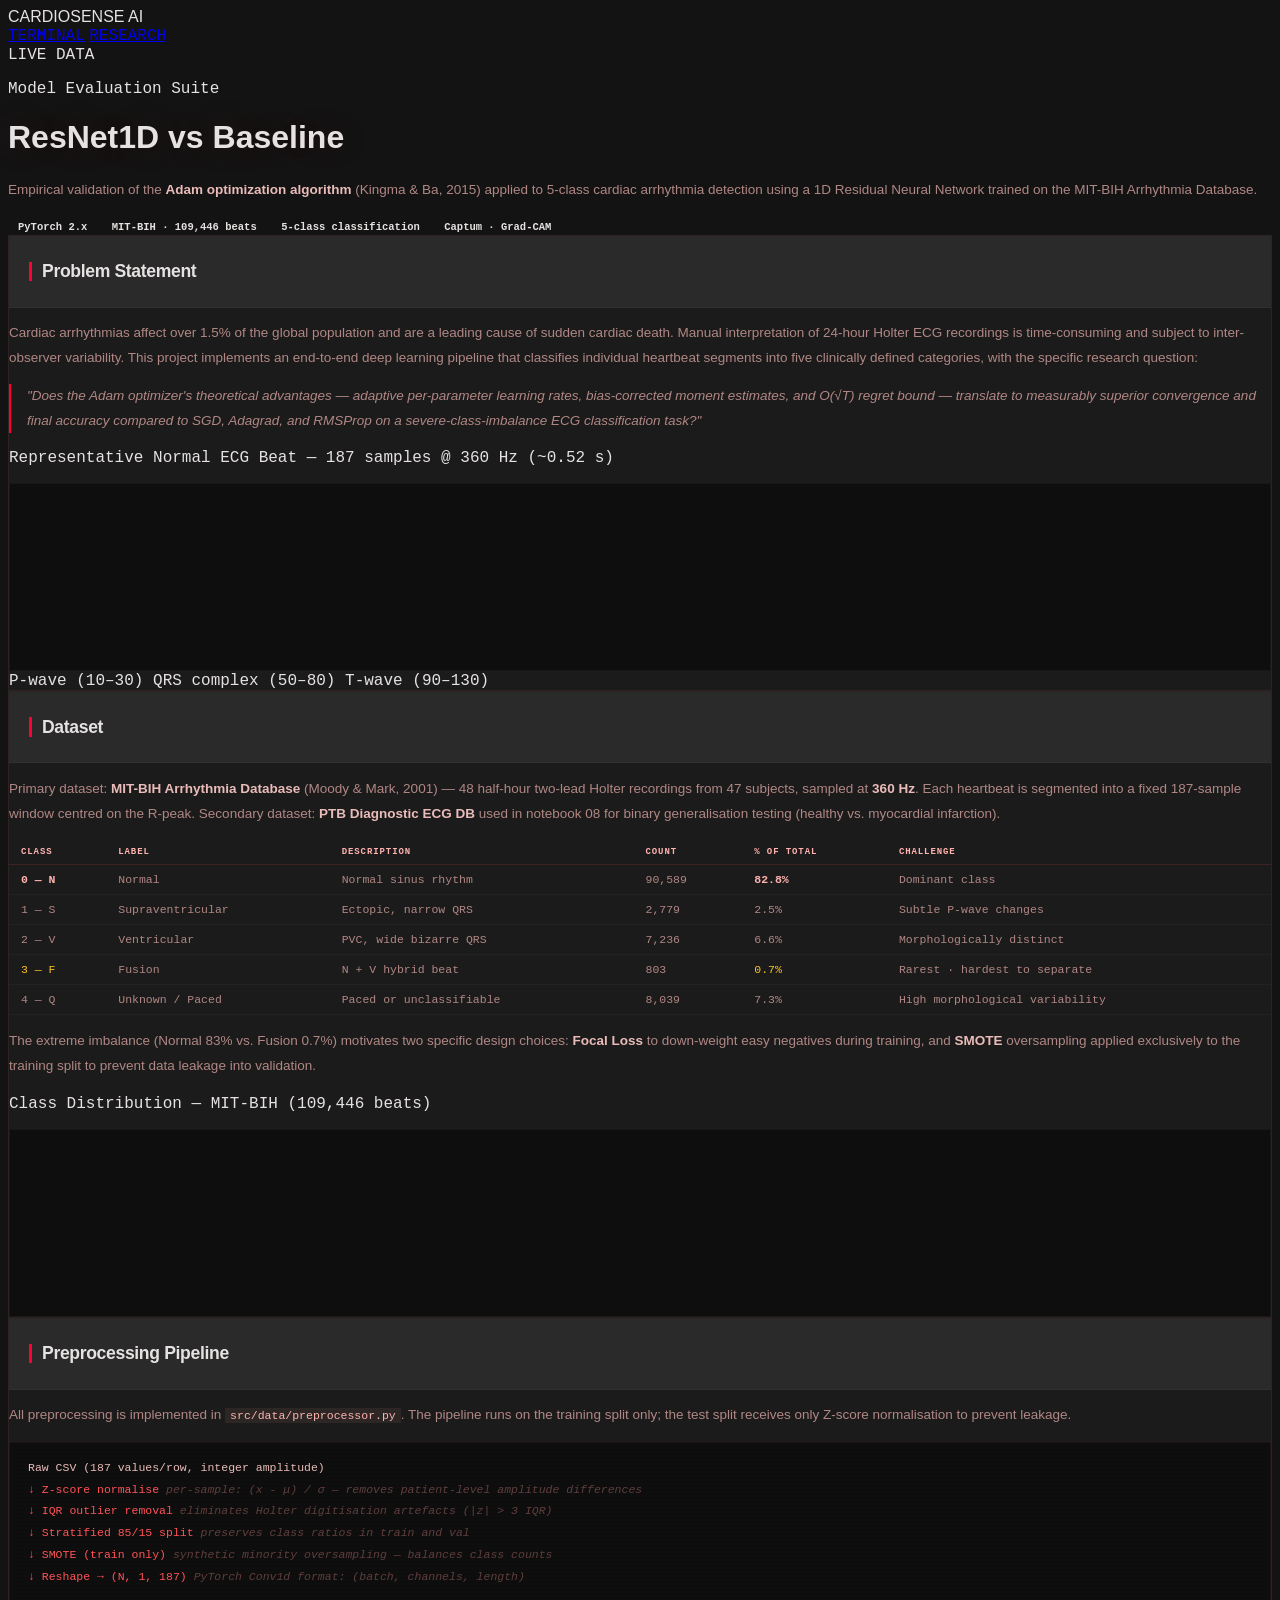
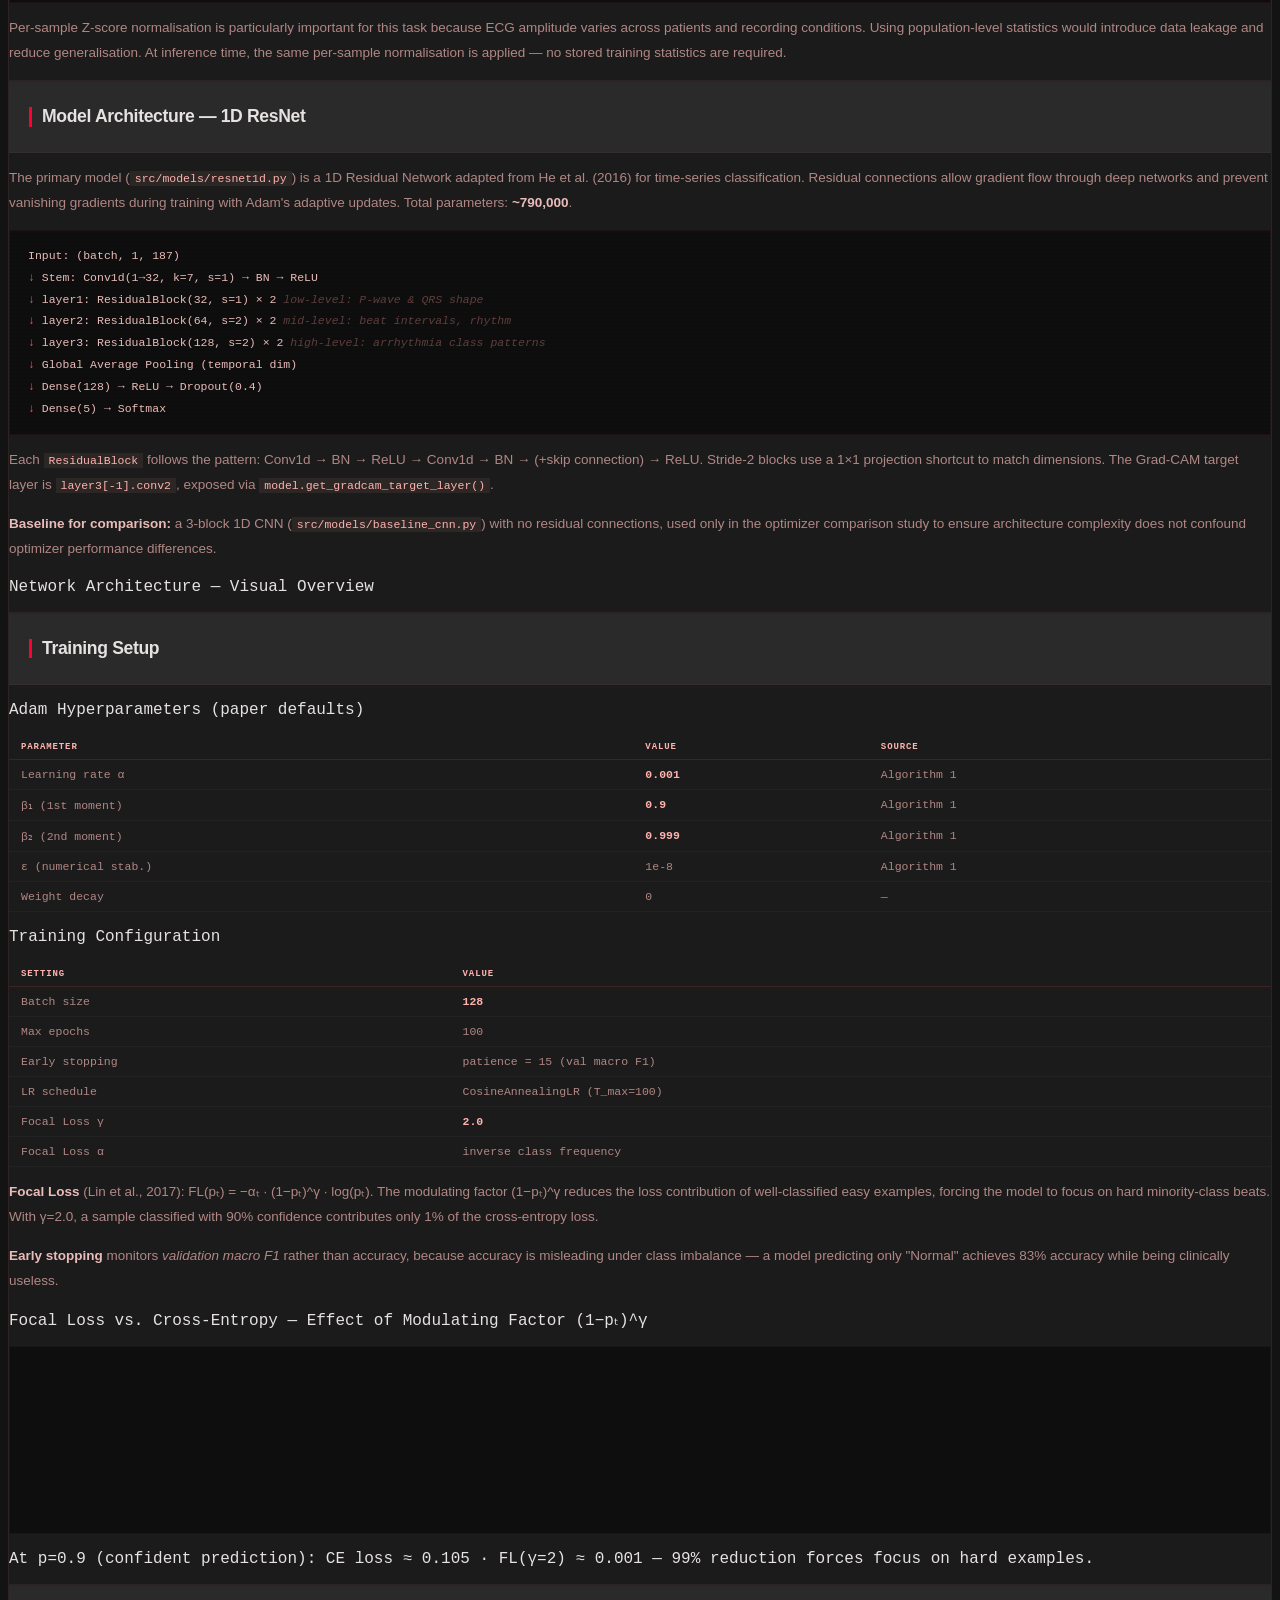
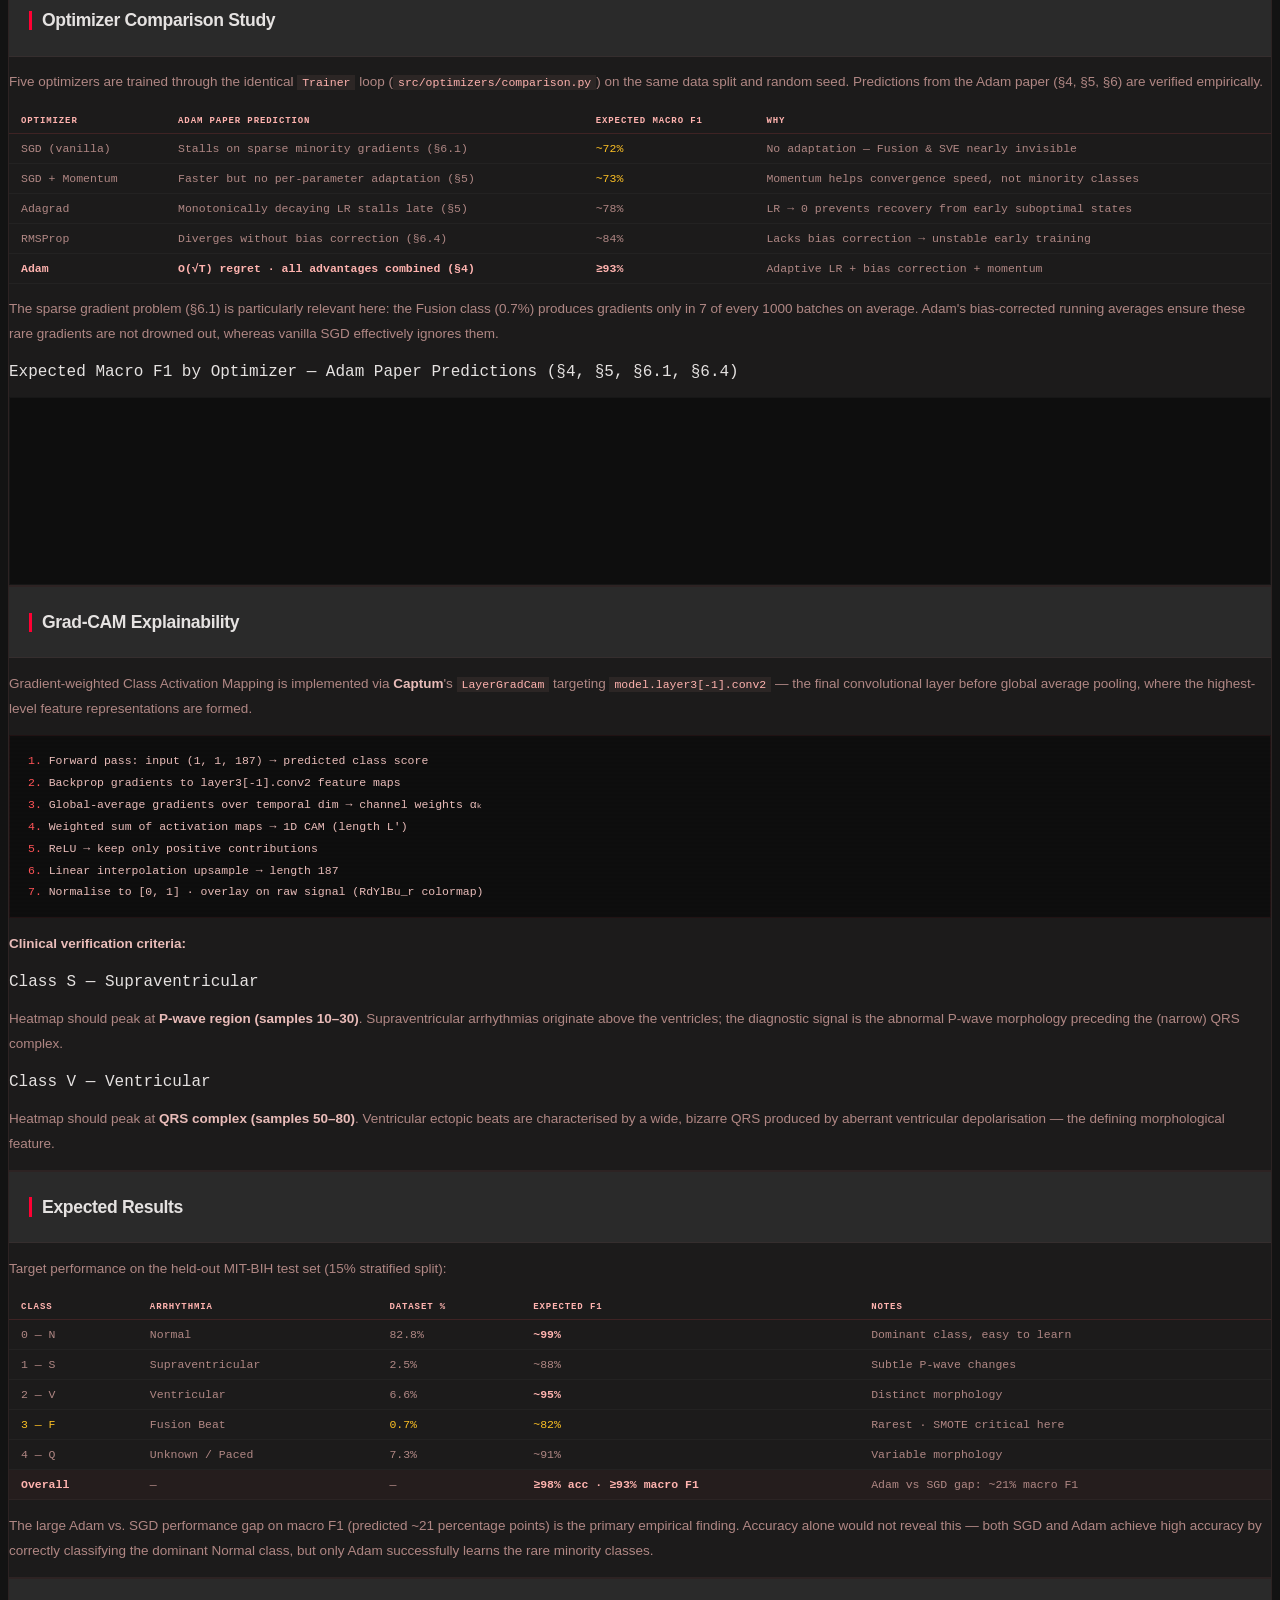
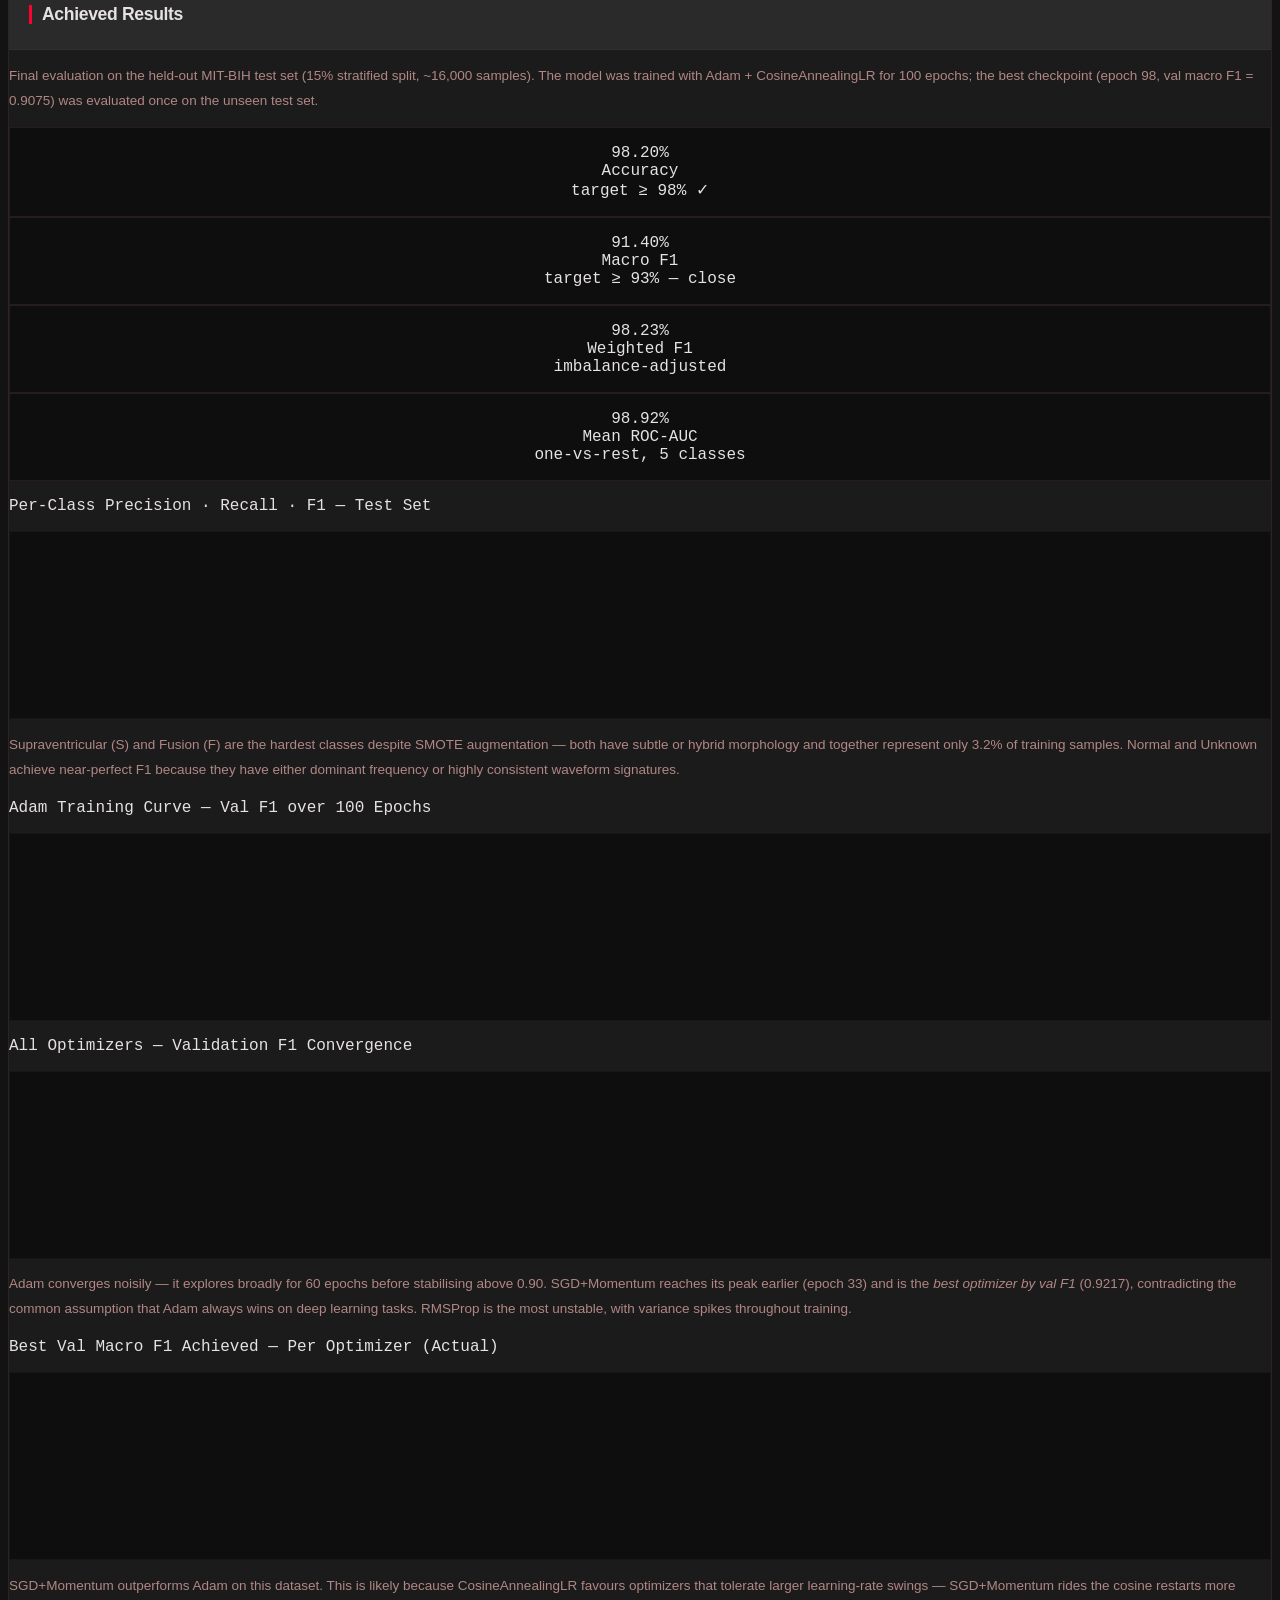
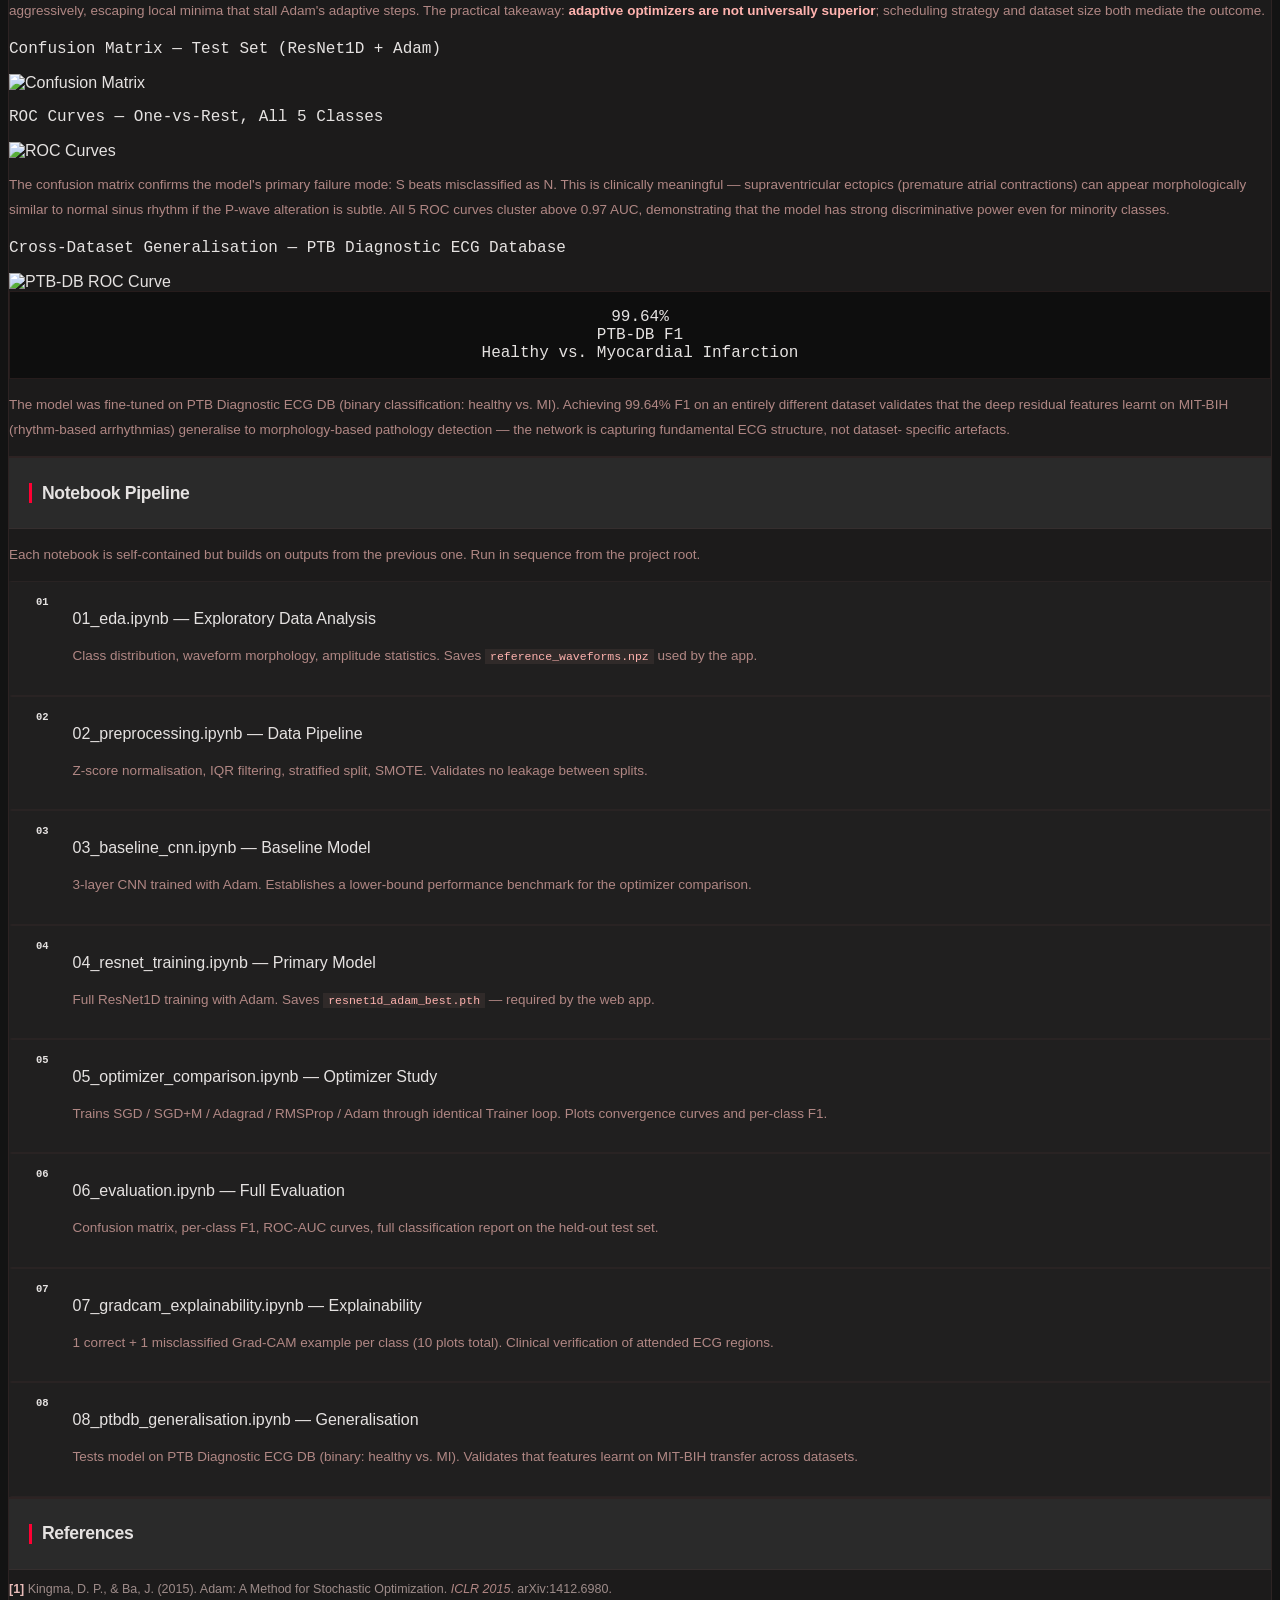
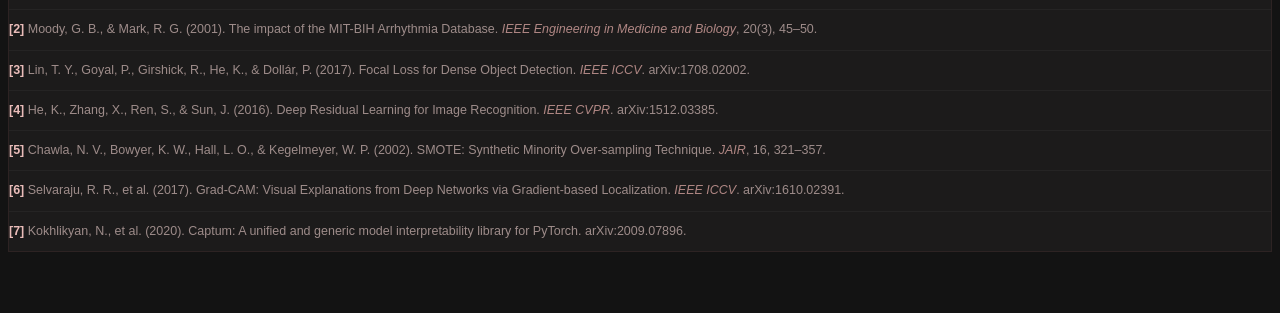
==== commit 1b8a4d8a: "Localize frontend assets, fix inference loading, mount assets route - Bundle Tailwind, Chart.js, and" ====
--- a/frontend/research.html
+++ b/frontend/research.html
@@ -3,74 +3,91 @@
 <head>
 <meta charset="utf-8"/>
 <meta content="width=device-width, initial-scale=1.0" name="viewport"/>
-<title>CardioSense — Research</title>
-<script src="https://cdn.tailwindcss.com?plugins=forms,container-queries"></script>
-<script src="https://cdn.jsdelivr.net/npm/chart.js@4/dist/chart.umd.min.js"></script>
-<link href="https://fonts.googleapis.com/css2?family=Space+Grotesk:wght@300;400;500;600;700&family=Inter:wght@300;400;500;600;700&family=JetBrains+Mono:ital,wght@0,400;0,700;1,400&display=swap" rel="stylesheet"/>
-<link href="https://fonts.googleapis.com/css2?family=Material+Symbols+Outlined:wght,FILL@100..700,0..1&display=swap" rel="stylesheet"/>
+<title>CardioSense AI — Research Terminal</title>
+<script src="/assets/tailwind-cdn.js"></script>
+<script src="/assets/chart.umd.min.js"></script>
+<link href="/assets/fonts.css" rel="stylesheet"/>
 <script id="tailwind-config">
 tailwind.config = {
   darkMode: "class",
   theme: {
     extend: {
       colors: {
-        "on-surface": "#dde2f1",
-        "on-primary": "#00382f",
-        "primary": "#d7fff3",
-        "surface": "#0e131e",
-        "surface-container": "#1a202a",
-        "outline-variant": "#3a4a46",
-        "on-surface-variant": "#b9cac4",
-        "surface-container-highest": "#2f3540",
+        "primary-fixed": "#ffdad8",
+        "surface-container-high": "#2a2a2a",
+        "surface-container-lowest": "#0e0e0e",
+        "surface": "#131313",
+        "secondary": "#c8c6c5",
+        "error-container": "#93000a",
+        "surface-dim": "#131313",
+        "inverse-on-surface": "#313030",
+        "primary-container": "#ff5357",
+        "on-primary": "#68000e",
+        "outline-variant": "#5f3e3d",
+        "primary": "#ffb3af",
+        "outline": "#b08784",
+        "on-background": "#e5e2e1",
+        "on-primary-container": "#5c000b",
+        "surface-container-low": "#1c1b1b",
+        "on-error-container": "#ffdad6",
+        "surface-bright": "#3a3939",
+        "tertiary": "#6ed4f1",
+        "on-surface-variant": "#e9bcb9",
+        "background": "#131313",
+        "surface-variant": "#353534",
+        "surface-container-highest": "#353534",
+        "on-surface": "#e5e2e1",
+        "surface-container": "#201f1f",
         "error": "#ffb4ab",
-        "error-container": "#93000a",
-        "on-error-container": "#ffdad6",
-        "secondary": "#d2bbff",
-        "surface-container-low": "#161c26",
-        "primary-container": "#00f5d4",
-        "on-primary-container": "#006c5c",
-        "surface-container-lowest": "#080e18",
+      },
+      borderRadius: {
+        "DEFAULT": "0px",
+        "lg": "0px",
+        "xl": "0px",
+        "2xl": "0px",
+        "3xl": "0px",
+        "full": "0px",
+        "sm": "0px",
       },
       fontFamily: {
-        headline: ["Space Grotesk"],
-        body: ["Inter"],
-        mono: ["JetBrains Mono"],
-      },
-    },
-  },
+        "headline": ["Space Grotesk", "sans-serif"],
+        "body": ["Inter", "sans-serif"],
+        "mono": ["JetBrains Mono", "monospace"]
+      }
+    }
+  }
 }
 </script>
 <style>
-  body {
-    background-color: #050a14;
-    color: #dde2f1;
-    font-family: 'Inter', sans-serif;
-    overflow-x: hidden;
-  }
-  .scanlines {
-    position: fixed; top: 0; left: 0; width: 100%; height: 100%;
-    background:
-      linear-gradient(rgba(18,16,16,0) 50%, rgba(0,0,0,0.1) 50%),
-      linear-gradient(90deg, rgba(255,0,0,0.02), rgba(0,255,0,0.01), rgba(0,0,255,0.02));
-    background-size: 100% 4px, 3px 100%;
-    pointer-events: none; z-index: 100;
-  }
-  .glass-panel {
-    background: rgba(255,255,255,0.04);
-    backdrop-filter: blur(12px);
-    border: 1px solid rgba(255,255,255,0.08);
-    box-shadow: 0 8px 32px 0 rgba(0,0,0,0.37);
-  }
+  body { font-family: 'Inter', sans-serif; background-color: #131313; color: #e5e2e1; }
+  .font-mono { font-family: 'JetBrains Mono', monospace; }
+  .font-headline { font-family: 'Space Grotesk', sans-serif; }
+
   .material-symbols-outlined {
     font-variation-settings: 'FILL' 0, 'wght' 400, 'GRAD' 0, 'opsz' 24;
   }
-  /* Section heading accent */
+
+  /* Section panel */
+  .cmd-panel {
+    background: #1c1b1b;
+    border: 1px solid rgba(95,62,61,0.25);
+  }
+  .cmd-panel-header {
+    background: #2a2a2a;
+    border-bottom: 1px solid rgba(95,62,61,0.20);
+    padding: 10px 20px;
+    display: flex;
+    align-items: center;
+    gap: 8px;
+  }
+
+  /* Section title */
   .section-title {
     font-family: 'Space Grotesk', sans-serif;
-    font-weight: 700;
-    font-size: 1.125rem;
+    font-weight: 900;
+    font-size: 1.1rem;
     letter-spacing: -0.02em;
-    color: #dde2f1;
+    color: #e5e2e1;
     display: flex;
     align-items: center;
     gap: 10px;
@@ -79,96 +96,139 @@
     content: '';
     display: inline-block;
     width: 3px; height: 1.1em;
-    background: #00f5d4;
-    border-radius: 2px;
-    box-shadow: 0 0 8px rgba(0,245,212,0.6);
+    background: #FF0033;
     flex-shrink: 0;
   }
+
   /* Body text */
   .body-text {
-    font-size: 14px;
-    color: #94a3b8;
-    line-height: 1.8;
-  }
-  .body-text strong { color: #b9cac4; }
+    font-size: 13.5px;
+    color: #b08784;
+    line-height: 1.85;
+  }
+  .body-text strong { color: #e9bcb9; }
   .body-text code {
     font-family: 'JetBrains Mono', monospace;
-    font-size: 12px;
-    color: #00f5d4;
-    background: rgba(0,245,212,0.06);
+    font-size: 11.5px;
+    color: #ffb3af;
+    background: rgba(255,179,175,0.07);
     padding: 1px 5px;
-    border-radius: 3px;
-  }
+  }
+
   /* Data table */
-  .data-table { width: 100%; border-collapse: collapse; font-size: 13px; }
+  .data-table { width: 100%; border-collapse: collapse; font-size: 12.5px; }
   .data-table th {
     font-family: 'JetBrains Mono', monospace;
-    font-size: 10px;
+    font-size: 9px;
     text-transform: uppercase;
     letter-spacing: 0.1em;
-    color: #00f5d4;
-    padding: 8px 14px;
-    border-bottom: 1px solid rgba(0,245,212,0.15);
+    color: #ffb3af;
+    padding: 7px 12px;
+    border-bottom: 1px solid rgba(255,83,87,0.15);
     text-align: left;
     font-weight: 600;
   }
   .data-table td {
-    padding: 9px 14px;
-    color: #94a3b8;
-    border-bottom: 1px solid rgba(255,255,255,0.04);
+    padding: 8px 12px;
+    color: #b08784;
+    border-bottom: 1px solid rgba(255,255,255,0.03);
     font-family: 'JetBrains Mono', monospace;
-    font-size: 12px;
+    font-size: 11.5px;
   }
   .data-table tr:hover td { background: rgba(255,255,255,0.02); }
-  .data-table td.highlight { color: #00f5d4; font-weight: 700; }
+  .data-table td.highlight { color: #ffb3af; font-weight: 700; }
   .data-table td.warn { color: #fbbf24; }
+
   /* Architecture block */
   .arch-block {
     font-family: 'JetBrains Mono', monospace;
-    font-size: 12px;
-    color: #64748b;
+    font-size: 11.5px;
+    color: #5f3e3d;
     line-height: 1.9;
-    padding: 16px 20px;
-    background: rgba(0,0,0,0.3);
-    border-radius: 12px;
-    border: 1px solid rgba(0,245,212,0.08);
-  }
-  .arch-block .layer { color: #b9cac4; }
-  .arch-block .arrow { color: #00f5d4; }
-  .arch-block .note { color: #4a5568; font-style: italic; }
+    padding: 14px 18px;
+    background: #0e0e0e;
+    border: 1px solid rgba(255,83,87,0.08);
+    background-image: linear-gradient(to bottom, rgba(255,255,255,0), rgba(255,255,255,0) 50%, rgba(0,0,0,0.08) 50%, rgba(0,0,0,0.08));
+    background-size: 100% 4px;
+  }
+  .arch-block .layer { color: #e9bcb9; }
+  .arch-block .arrow { color: #FF5357; }
+  .arch-block .note { color: #5f3e3d; font-style: italic; }
+
   /* Reference list */
   .ref-item {
-    font-size: 13px;
-    color: #64748b;
+    font-size: 12.5px;
+    color: #9e8c8a;
     line-height: 1.7;
-    padding: 10px 0;
+    padding: 9px 0;
     border-bottom: 1px solid rgba(255,255,255,0.04);
   }
   .ref-item:last-child { border-bottom: none; }
-  .ref-item strong { color: #94a3b8; }
+  .ref-item strong { color: #e9bcb9; }
+  .ref-item em { color: #b08784; }
+
   /* Pill badges */
   .pill {
     display: inline-flex; align-items: center;
     padding: 2px 10px;
-    border-radius: 99px;
     font-family: 'JetBrains Mono', monospace;
-    font-size: 11px;
+    font-size: 10.5px;
     font-weight: 700;
   }
-  /* Expandable chart containers */
-  .chart-expandable {
+
+  /* Chart containers */
+  .chart-container {
+    background: #0e0e0e;
+    border: 1px solid rgba(255,255,255,0.04);
+    padding: 16px;
     cursor: zoom-in;
-    transition: box-shadow 0.2s, border-color 0.2s;
-  }
-  .chart-expandable:hover {
-    box-shadow: 0 0 0 1px rgba(0,245,212,0.35), 0 0 20px rgba(0,245,212,0.10);
-    border-color: rgba(0,245,212,0.25) !important;
-  }
+    transition: border-color 0.2s;
+  }
+  .chart-container:hover {
+    border-color: rgba(255,83,87,0.30);
+  }
+
+  /* Metric cards */
+  .metric-card {
+    background: #0e0e0e;
+    border: 1px solid rgba(95,62,61,0.30);
+    padding: 16px;
+    text-align: center;
+  }
+  .metric-card:hover { border-color: rgba(255,83,87,0.35); }
+
+  /* Blockquote */
+  blockquote {
+    border-left: 2px solid #FF0033;
+    padding-left: 16px;
+    color: #b08784;
+    font-style: italic;
+    font-size: 13.5px;
+    line-height: 1.8;
+    margin: 0;
+  }
+
+  /* Notebook steps */
+  .nb-step {
+    display: flex;
+    gap: 14px;
+    align-items: flex-start;
+    padding: 12px 14px;
+    background: rgba(255,255,255,0.02);
+    border: 1px solid rgba(95,62,61,0.15);
+    border-left: 3px solid transparent;
+    transition: border-left-color 0.15s, background 0.15s;
+  }
+  .nb-step:hover {
+    background: rgba(255,255,255,0.04);
+    border-left-color: #FF5357;
+  }
+
   /* Lightbox */
   #researchLightbox {
     display: none;
     position: fixed; inset: 0; z-index: 9999;
-    background: rgba(5,10,20,0.92);
+    background: rgba(5,5,5,0.92);
     backdrop-filter: blur(12px);
     align-items: center;
     justify-content: center;
@@ -178,27 +238,30 @@
   #researchLightbox img {
     max-width: 92vw;
     max-height: 88vh;
-    border-radius: 16px;
-    border: 1px solid rgba(0,245,212,0.20);
-    box-shadow: 0 0 60px rgba(0,245,212,0.12), 0 32px 80px rgba(0,0,0,0.7);
+    border: 1px solid rgba(255,83,87,0.25);
+    box-shadow: 0 0 60px rgba(255,83,87,0.12), 0 32px 80px rgba(0,0,0,0.7);
     animation: lbZoomIn 0.2s ease;
   }
   #lbClose {
     position: absolute; top: 20px; right: 24px;
-    font-size: 28px; color: rgba(255,255,255,0.5);
+    font-size: 28px; color: rgba(255,255,255,0.4);
     cursor: pointer; line-height: 1;
     transition: color 0.15s;
   }
-  #lbClose:hover { color: #00f5d4; }
+  #lbClose:hover { color: #ffb3af; }
   @keyframes lbZoomIn {
     from { opacity: 0; transform: scale(0.88); }
     to   { opacity: 1; transform: scale(1); }
   }
+
+  /* Scrollbar */
+  ::-webkit-scrollbar { width: 4px; }
+  ::-webkit-scrollbar-track { background: #1c1b1b; }
+  ::-webkit-scrollbar-thumb { background: #353534; }
+  ::-webkit-scrollbar-thumb:hover { background: #474746; }
 </style>
 </head>
-<body class="bg-surface">
-
-<div class="scanlines"></div>
+<body class="bg-surface text-on-surface">
 
 <!-- Lightbox -->
 <div id="researchLightbox">
@@ -206,665 +269,706 @@
   <img id="lbImg" src="" alt="Expanded chart" />
 </div>
 
-<!-- Nav (identical to index.html) -->
-<nav class="fixed top-0 w-full z-50 flex items-center justify-between px-8 py-4
-            bg-surface/10 backdrop-blur-xl border-b border-teal-500/10">
-  <div class="flex items-center gap-8">
-    <span class="text-xl font-bold tracking-tighter text-teal-400
-                 drop-shadow-[0_0_8px_rgba(0,245,212,0.6)] font-['Space_Grotesk']">
-      CardioSense
-    </span>
-    <div class="hidden md:flex items-center gap-6 font-['Space_Grotesk'] text-sm tracking-tight">
-      <a href="/" class="text-slate-400 hover:text-teal-300 transition-colors">Analytics</a>
-      <a href="/research" class="text-teal-400 border-b border-teal-400 pb-0.5">Research</a>
+<!-- Top Nav -->
+<nav class="fixed top-0 w-full z-50 flex justify-between items-center px-6 py-3 bg-[#131313] border-b border-[#1C1B1B]">
+  <div class="flex items-center space-x-8">
+    <span class="text-xl font-black tracking-tighter text-[#FF0033] uppercase font-headline">CARDIOSENSE AI</span>
+    <div class="flex space-x-6">
+      <a class="text-[#353534] font-medium hover:text-[#FFB3AF] transition-colors duration-150 font-mono text-sm uppercase tracking-wider pb-1 px-1" href="/">TERMINAL</a>
+      <a class="text-[#FFB3AF] font-bold border-b-2 border-[#FF0033] pb-1 transition-colors duration-150 font-mono text-sm uppercase tracking-wider" href="/research">RESEARCH</a>
     </div>
   </div>
-  <div class="flex items-center gap-2 px-3 py-1.5 rounded-full
-              bg-surface-container-highest/60 border border-outline-variant/30">
-    <span class="material-symbols-outlined text-teal-400 text-sm"
-          style="font-variation-settings:'FILL' 1;">sensors</span>
-    <span class="text-[10px] text-teal-400 font-mono tracking-widest uppercase">
-      Live Core Active
-    </span>
+  <div class="flex items-center gap-2 px-3 py-1 border border-outline-variant/30">
+    <span class="w-1.5 h-1.5 bg-[#FF0033] animate-pulse inline-block"></span>
+    <span class="text-[10px] font-mono text-primary tracking-widest uppercase">LIVE DATA</span>
   </div>
 </nav>
 
-<main class="pt-24 pb-20 px-6 md:px-16 max-w-5xl mx-auto">
-
-  <!-- Page header -->
-  <div class="mb-14">
-    <p class="text-[11px] font-mono text-teal-400/60 tracking-widest uppercase mb-3">
-      Research Documentation
-    </p>
-    <h1 class="text-4xl md:text-5xl font-black font-headline tracking-tighter text-on-surface mb-4"
-        style="text-shadow: 0 0 40px rgba(0,245,212,0.15)">
-      Deep Learning-Based<br>ECG Arrhythmia Classification
-    </h1>
-    <p class="body-text max-w-2xl">
-      Empirical validation of the <strong>Adam optimization algorithm</strong> (Kingma &amp; Ba, 2015)
-      applied to 5-class cardiac arrhythmia detection using a 1D Residual Neural Network trained on
-      the MIT-BIH Arrhythmia Database.
-    </p>
-    <div class="flex flex-wrap gap-3 mt-5">
-      <span class="pill bg-teal-500/10 text-teal-400 border border-teal-500/20">PyTorch 2.x</span>
-      <span class="pill bg-secondary/10 text-secondary border border-secondary/20">MIT-BIH · 109,446 beats</span>
-      <span class="pill bg-amber-400/10 text-amber-400 border border-amber-400/20">5-class classification</span>
-      <span class="pill bg-white/5 text-slate-400 border border-white/10">Captum · Grad-CAM</span>
-    </div>
-  </div>
-
-  <div class="flex flex-col gap-10">
-
-    <!-- ── 1. Problem Statement ──────────────────────────────────────────────── -->
-    <div class="glass-panel rounded-3xl p-8">
-      <h2 class="section-title mb-5">Problem Statement</h2>
-      <p class="body-text">
-        Cardiac arrhythmias affect over 1.5% of the global population and are a leading cause of
-        sudden cardiac death. Manual interpretation of 24-hour Holter ECG recordings is time-consuming
-        and subject to inter-observer variability. This project implements an end-to-end deep learning
-        pipeline that classifies individual heartbeat segments into five clinically defined categories,
-        with the specific research question:
+<div class="pt-[52px]">
+
+  <!-- Main scrollable content -->
+  <main class="mx-auto w-full pb-20 px-6 md:px-10 pt-8 max-w-5xl">
+
+    <!-- Page header -->
+    <div class="mb-10">
+      <div class="flex items-center gap-3 mb-3">
+        <span class="w-1.5 h-1.5 bg-[#FF0033] animate-pulse inline-block"></span>
+        <p class="text-[10px] font-mono text-primary/60 tracking-widest uppercase">Model Evaluation Suite</p>
+      </div>
+      <h1 class="text-4xl md:text-5xl font-black font-headline tracking-tighter text-on-surface mb-4 uppercase"
+          style="text-shadow: 0 0 40px rgba(255,83,87,0.15)">
+        ResNet1D vs Baseline
+      </h1>
+      <p class="body-text max-w-2xl">
+        Empirical validation of the <strong>Adam optimization algorithm</strong> (Kingma &amp; Ba, 2015)
+        applied to 5-class cardiac arrhythmia detection using a 1D Residual Neural Network trained on
+        the MIT-BIH Arrhythmia Database.
       </p>
-      <blockquote class="mt-5 pl-5 border-l-2 border-teal-500/40 italic text-on-surface-variant text-sm leading-relaxed">
-        "Does the Adam optimizer's theoretical advantages — adaptive per-parameter learning rates,
-        bias-corrected moment estimates, and O(√T) regret bound — translate to measurably superior
-        convergence and final accuracy compared to SGD, Adagrad, and RMSProp on a severe-class-imbalance
-        ECG classification task?"
-      </blockquote>
-
-      <!-- ECG Signal Visualization -->
-      <div class="mt-7">
-        <p class="text-xs font-mono text-teal-400/60 uppercase tracking-widest mb-3">
-          Representative Normal ECG Beat — 187 samples @ 360 Hz (~0.52 s)
-        </p>
-        <div class="relative h-[180px] bg-slate-950/70 rounded-2xl overflow-hidden border border-white/5 p-3">
-          <div class="absolute inset-0 opacity-8 pointer-events-none grid grid-cols-12 p-3 gap-1">
-            <div class="border-r border-teal-500/20"></div><div class="border-r border-teal-500/20"></div>
-            <div class="border-r border-teal-500/20"></div><div class="border-r border-teal-500/20"></div>
-            <div class="border-r border-teal-500/20"></div><div class="border-r border-teal-500/20"></div>
-            <div class="border-r border-teal-500/20"></div><div class="border-r border-teal-500/20"></div>
-            <div class="border-r border-teal-500/20"></div><div class="border-r border-teal-500/20"></div>
-            <div class="border-r border-teal-500/20"></div><div></div>
-          </div>
-          <canvas id="ecgDemoChart" class="w-full h-full relative z-10"></canvas>
-        </div>
-        <div class="flex gap-6 mt-2">
-          <span class="text-[11px] font-mono text-green-400/70 flex items-center gap-1.5">
-            <span class="w-2 h-2 rounded-sm inline-block bg-green-500/30 border border-green-500/50"></span>P-wave (10–30)
-          </span>
-          <span class="text-[11px] font-mono text-red-400/70 flex items-center gap-1.5">
-            <span class="w-2 h-2 rounded-sm inline-block bg-red-500/30 border border-red-500/50"></span>QRS complex (50–80)
-          </span>
-          <span class="text-[11px] font-mono text-blue-400/70 flex items-center gap-1.5">
-            <span class="w-2 h-2 rounded-sm inline-block bg-blue-500/30 border border-blue-500/50"></span>T-wave (90–130)
-          </span>
-        </div>
+      <div class="flex flex-wrap gap-2 mt-5">
+        <span class="pill bg-[#FF5357]/10 text-primary border border-[#FF5357]/20">PyTorch 2.x</span>
+        <span class="pill bg-surface-container text-secondary border border-outline-variant/20">MIT-BIH · 109,446 beats</span>
+        <span class="pill bg-amber-400/10 text-amber-400 border border-amber-400/20">5-class classification</span>
+        <span class="pill bg-surface-container text-outline border border-outline-variant/20">Captum · Grad-CAM</span>
       </div>
     </div>
 
-    <!-- ── 2. Dataset ────────────────────────────────────────────────────────── -->
-    <div class="glass-panel rounded-3xl p-8">
-      <h2 class="section-title mb-5">Dataset</h2>
-      <p class="body-text mb-6">
-        Primary dataset: <strong>MIT-BIH Arrhythmia Database</strong> (Moody &amp; Mark, 2001) —
-        48 half-hour two-lead Holter recordings from 47 subjects, sampled at <strong>360 Hz</strong>.
-        Each heartbeat is segmented into a fixed 187-sample window centred on the R-peak.
-        Secondary dataset: <strong>PTB Diagnostic ECG DB</strong> used in notebook 08 for
-        binary generalisation testing (healthy vs. myocardial infarction).
-      </p>
-      <table class="data-table mb-6">
-        <thead>
-          <tr>
-            <th>Class</th><th>Label</th><th>Description</th><th>Count</th><th>% of total</th><th>Challenge</th>
-          </tr>
-        </thead>
-        <tbody>
-          <tr><td class="highlight">0 — N</td><td>Normal</td><td>Normal sinus rhythm</td><td>90,589</td><td class="highlight">82.8%</td><td>Dominant class</td></tr>
-          <tr><td>1 — S</td><td>Supraventricular</td><td>Ectopic, narrow QRS</td><td>2,779</td><td>2.5%</td><td>Subtle P-wave changes</td></tr>
-          <tr><td>2 — V</td><td>Ventricular</td><td>PVC, wide bizarre QRS</td><td>7,236</td><td>6.6%</td><td>Morphologically distinct</td></tr>
-          <tr><td class="warn">3 — F</td><td>Fusion</td><td>N + V hybrid beat</td><td>803</td><td class="warn">0.7%</td><td>Rarest · hardest to separate</td></tr>
-          <tr><td>4 — Q</td><td>Unknown / Paced</td><td>Paced or unclassifiable</td><td>8,039</td><td>7.3%</td><td>High morphological variability</td></tr>
-        </tbody>
-      </table>
-      <p class="body-text mb-6">
-        The extreme imbalance (Normal 83% vs. Fusion 0.7%) motivates two specific design choices:
-        <strong>Focal Loss</strong> to down-weight easy negatives during training, and
-        <strong>SMOTE</strong> oversampling applied exclusively to the training split to prevent
-        data leakage into validation.
-      </p>
-
-      <!-- Class Distribution Chart -->
-      <p class="text-xs font-mono text-teal-400/60 uppercase tracking-widest mb-3">
-        Class Distribution — MIT-BIH (109,446 beats)
-      </p>
-      <div class="h-[220px] bg-slate-950/50 rounded-2xl p-4 border border-white/5">
-        <canvas id="classDistChart"></canvas>
+    <div class="flex flex-col gap-6">
+
+      <!-- ── 1. Problem Statement ──────────────────────────────────────────────── -->
+      <div class="cmd-panel">
+        <div class="cmd-panel-header">
+          <h2 class="section-title">Problem Statement</h2>
+        </div>
+        <div class="p-6 flex flex-col gap-5">
+          <p class="body-text">
+            Cardiac arrhythmias affect over 1.5% of the global population and are a leading cause of
+            sudden cardiac death. Manual interpretation of 24-hour Holter ECG recordings is time-consuming
+            and subject to inter-observer variability. This project implements an end-to-end deep learning
+            pipeline that classifies individual heartbeat segments into five clinically defined categories,
+            with the specific research question:
+          </p>
+          <blockquote>
+            "Does the Adam optimizer's theoretical advantages — adaptive per-parameter learning rates,
+            bias-corrected moment estimates, and O(√T) regret bound — translate to measurably superior
+            convergence and final accuracy compared to SGD, Adagrad, and RMSProp on a severe-class-imbalance
+            ECG classification task?"
+          </blockquote>
+
+          <!-- ECG Signal Visualization -->
+          <div>
+            <p class="text-[9px] font-mono text-primary/50 uppercase tracking-widest mb-2">
+              Representative Normal ECG Beat — 187 samples @ 360 Hz (~0.52 s)
+            </p>
+            <div class="chart-container h-[160px] relative">
+              <canvas id="ecgDemoChart" class="w-full h-full relative z-10"></canvas>
+            </div>
+            <div class="flex gap-6 mt-2">
+              <span class="text-[10px] font-mono text-green-400/70 flex items-center gap-1.5">
+                <span class="w-2 h-1 inline-block bg-green-500/30 border border-green-500/50"></span>P-wave (10–30)
+              </span>
+              <span class="text-[10px] font-mono text-red-400/70 flex items-center gap-1.5">
+                <span class="w-2 h-1 inline-block bg-red-500/30 border border-red-500/50"></span>QRS complex (50–80)
+              </span>
+              <span class="text-[10px] font-mono text-blue-400/70 flex items-center gap-1.5">
+                <span class="w-2 h-1 inline-block bg-blue-500/30 border border-blue-500/50"></span>T-wave (90–130)
+              </span>
+            </div>
+          </div>
+        </div>
       </div>
-    </div>
-
-    <!-- ── 3. Preprocessing Pipeline ────────────────────────────────────────── -->
-    <div class="glass-panel rounded-3xl p-8">
-      <h2 class="section-title mb-5">Preprocessing Pipeline</h2>
-      <p class="body-text mb-5">
-        All preprocessing is implemented in <code>src/data/preprocessor.py</code>.
-        The pipeline runs on the training split only; the test split receives only Z-score
-        normalisation to prevent leakage.
-      </p>
-      <div class="arch-block mb-5">
-        <span class="layer">Raw CSV (187 values/row, integer amplitude)</span><br>
-        <span class="arrow">  ↓  Z-score normalise</span>   <span class="note">per-sample: (x - μ) / σ — removes patient-level amplitude differences</span><br>
-        <span class="arrow">  ↓  IQR outlier removal</span> <span class="note">eliminates Holter digitisation artefacts (|z| &gt; 3 IQR)</span><br>
-        <span class="arrow">  ↓  Stratified 85/15 split</span> <span class="note">preserves class ratios in train and val</span><br>
-        <span class="arrow">  ↓  SMOTE (train only)</span>  <span class="note">synthetic minority oversampling — balances class counts</span><br>
-        <span class="arrow">  ↓  Reshape → (N, 1, 187)</span> <span class="note">PyTorch Conv1d format: (batch, channels, length)</span>
+
+      <!-- ── 2. Dataset ────────────────────────────────────────────────────────── -->
+      <div class="cmd-panel">
+        <div class="cmd-panel-header">
+          <h2 class="section-title">Dataset</h2>
+        </div>
+        <div class="p-6 flex flex-col gap-5">
+          <p class="body-text">
+            Primary dataset: <strong>MIT-BIH Arrhythmia Database</strong> (Moody &amp; Mark, 2001) —
+            48 half-hour two-lead Holter recordings from 47 subjects, sampled at <strong>360 Hz</strong>.
+            Each heartbeat is segmented into a fixed 187-sample window centred on the R-peak.
+            Secondary dataset: <strong>PTB Diagnostic ECG DB</strong> used in notebook 08 for
+            binary generalisation testing (healthy vs. myocardial infarction).
+          </p>
+          <div class="overflow-x-auto">
+            <table class="data-table">
+              <thead>
+                <tr>
+                  <th>Class</th><th>Label</th><th>Description</th><th>Count</th><th>% of total</th><th>Challenge</th>
+                </tr>
+              </thead>
+              <tbody>
+                <tr><td class="highlight">0 — N</td><td>Normal</td><td>Normal sinus rhythm</td><td>90,589</td><td class="highlight">82.8%</td><td>Dominant class</td></tr>
+                <tr><td>1 — S</td><td>Supraventricular</td><td>Ectopic, narrow QRS</td><td>2,779</td><td>2.5%</td><td>Subtle P-wave changes</td></tr>
+                <tr><td>2 — V</td><td>Ventricular</td><td>PVC, wide bizarre QRS</td><td>7,236</td><td>6.6%</td><td>Morphologically distinct</td></tr>
+                <tr><td class="warn">3 — F</td><td>Fusion</td><td>N + V hybrid beat</td><td>803</td><td class="warn">0.7%</td><td>Rarest · hardest to separate</td></tr>
+                <tr><td>4 — Q</td><td>Unknown / Paced</td><td>Paced or unclassifiable</td><td>8,039</td><td>7.3%</td><td>High morphological variability</td></tr>
+              </tbody>
+            </table>
+          </div>
+          <p class="body-text">
+            The extreme imbalance (Normal 83% vs. Fusion 0.7%) motivates two specific design choices:
+            <strong>Focal Loss</strong> to down-weight easy negatives during training, and
+            <strong>SMOTE</strong> oversampling applied exclusively to the training split to prevent
+            data leakage into validation.
+          </p>
+          <div>
+            <p class="text-[9px] font-mono text-primary/50 uppercase tracking-widest mb-2">
+              Class Distribution — MIT-BIH (109,446 beats)
+            </p>
+            <div class="chart-container h-[200px]">
+              <canvas id="classDistChart"></canvas>
+            </div>
+          </div>
+        </div>
       </div>
-      <p class="body-text">
-        Per-sample Z-score normalisation is particularly important for this task because
-        ECG amplitude varies across patients and recording conditions. Using population-level
-        statistics would introduce data leakage and reduce generalisation. At inference time,
-        the same per-sample normalisation is applied — no stored training statistics are required.
-      </p>
-    </div>
-
-    <!-- ── 4. Model Architecture ─────────────────────────────────────────────── -->
-    <div class="glass-panel rounded-3xl p-8">
-      <h2 class="section-title mb-5">Model Architecture — 1D ResNet</h2>
-      <p class="body-text mb-5">
-        The primary model (<code>src/models/resnet1d.py</code>) is a 1D Residual Network
-        adapted from He et al. (2016) for time-series classification. Residual connections
-        allow gradient flow through deep networks and prevent vanishing gradients during
-        training with Adam's adaptive updates.
-        Total parameters: <strong>~790,000</strong>.
-      </p>
-      <div class="arch-block mb-5">
-        <span class="layer">Input: (batch, 1, 187)</span><br>
-        <span class="arrow">  ↓  </span><span class="layer">Stem: Conv1d(1→32, k=7, s=1) → BN → ReLU</span><br>
-        <span class="arrow">  ↓  </span><span class="layer">layer1: ResidualBlock(32, s=1) × 2</span>     <span class="note">  low-level: P-wave &amp; QRS shape</span><br>
-        <span class="arrow">  ↓  </span><span class="layer">layer2: ResidualBlock(64, s=2) × 2</span>     <span class="note">  mid-level: beat intervals, rhythm</span><br>
-        <span class="arrow">  ↓  </span><span class="layer">layer3: ResidualBlock(128, s=2) × 2</span>    <span class="note">  high-level: arrhythmia class patterns</span><br>
-        <span class="arrow">  ↓  </span><span class="layer">Global Average Pooling (temporal dim)</span><br>
-        <span class="arrow">  ↓  </span><span class="layer">Dense(128) → ReLU → Dropout(0.4)</span><br>
-        <span class="arrow">  ↓  </span><span class="layer">Dense(5) → Softmax</span>
+
+      <!-- ── 3. Preprocessing Pipeline ────────────────────────────────────────── -->
+      <div class="cmd-panel">
+        <div class="cmd-panel-header">
+          <h2 class="section-title">Preprocessing Pipeline</h2>
+        </div>
+        <div class="p-6 flex flex-col gap-4">
+          <p class="body-text">
+            All preprocessing is implemented in <code>src/data/preprocessor.py</code>.
+            The pipeline runs on the training split only; the test split receives only Z-score
+            normalisation to prevent leakage.
+          </p>
+          <div class="arch-block">
+            <span class="layer">Raw CSV (187 values/row, integer amplitude)</span><br>
+            <span class="arrow">  ↓  Z-score normalise</span>   <span class="note">per-sample: (x - μ) / σ — removes patient-level amplitude differences</span><br>
+            <span class="arrow">  ↓  IQR outlier removal</span> <span class="note">eliminates Holter digitisation artefacts (|z| &gt; 3 IQR)</span><br>
+            <span class="arrow">  ↓  Stratified 85/15 split</span> <span class="note">preserves class ratios in train and val</span><br>
+            <span class="arrow">  ↓  SMOTE (train only)</span>  <span class="note">synthetic minority oversampling — balances class counts</span><br>
+            <span class="arrow">  ↓  Reshape → (N, 1, 187)</span> <span class="note">PyTorch Conv1d format: (batch, channels, length)</span>
+          </div>
+          <p class="body-text">
+            Per-sample Z-score normalisation is particularly important for this task because
+            ECG amplitude varies across patients and recording conditions. Using population-level
+            statistics would introduce data leakage and reduce generalisation. At inference time,
+            the same per-sample normalisation is applied — no stored training statistics are required.
+          </p>
+        </div>
       </div>
-      <p class="body-text">
-        Each <code>ResidualBlock</code> follows the pattern:
-        Conv1d → BN → ReLU → Conv1d → BN → (+skip connection) → ReLU.
-        Stride-2 blocks use a 1×1 projection shortcut to match dimensions.
-        The Grad-CAM target layer is <code>layer3[-1].conv2</code>, exposed via
-        <code>model.get_gradcam_target_layer()</code>.
-      </p>
-      <p class="body-text mt-4 mb-7">
-        <strong>Baseline for comparison:</strong> a 3-block 1D CNN (<code>src/models/baseline_cnn.py</code>)
-        with no residual connections, used only in the optimizer comparison study to ensure
-        architecture complexity does not confound optimizer performance differences.
-      </p>
-
-      <!-- Architecture Visual -->
-      <p class="text-xs font-mono text-teal-400/60 uppercase tracking-widest mb-4">
-        Network Architecture — Visual Overview
-      </p>
-      <div id="archVisual" class="flex flex-col gap-2"></div>
-    </div>
-
-    <!-- ── 5. Training Setup ──────────────────────────────────────────────────── -->
-    <div class="glass-panel rounded-3xl p-8">
-      <h2 class="section-title mb-5">Training Setup</h2>
-
-      <div class="grid grid-cols-1 md:grid-cols-2 gap-8 mb-6">
-        <div>
-          <p class="text-xs font-mono text-teal-400/70 uppercase tracking-widest mb-3">
-            Adam Hyperparameters (paper defaults)
-          </p>
-          <table class="data-table">
-            <thead><tr><th>Parameter</th><th>Value</th><th>Source</th></tr></thead>
-            <tbody>
-              <tr><td>Learning rate α</td><td class="highlight">0.001</td><td>Algorithm 1</td></tr>
-              <tr><td>β₁ (1st moment)</td><td class="highlight">0.9</td><td>Algorithm 1</td></tr>
-              <tr><td>β₂ (2nd moment)</td><td class="highlight">0.999</td><td>Algorithm 1</td></tr>
-              <tr><td>ε (numerical stab.)</td><td>1e-8</td><td>Algorithm 1</td></tr>
-              <tr><td>Weight decay</td><td>0</td><td>—</td></tr>
-            </tbody>
-          </table>
-        </div>
-        <div>
-          <p class="text-xs font-mono text-teal-400/70 uppercase tracking-widest mb-3">
-            Training Configuration
-          </p>
-          <table class="data-table">
-            <thead><tr><th>Setting</th><th>Value</th></tr></thead>
-            <tbody>
-              <tr><td>Batch size</td><td class="highlight">128</td></tr>
-              <tr><td>Max epochs</td><td>100</td></tr>
-              <tr><td>Early stopping</td><td>patience = 15 (val macro F1)</td></tr>
-              <tr><td>LR schedule</td><td>CosineAnnealingLR (T_max=100)</td></tr>
-              <tr><td>Focal Loss γ</td><td class="highlight">2.0</td></tr>
-              <tr><td>Focal Loss α</td><td>inverse class frequency</td></tr>
-            </tbody>
-          </table>
+
+      <!-- ── 4. Model Architecture ─────────────────────────────────────────────── -->
+      <div class="cmd-panel">
+        <div class="cmd-panel-header">
+          <h2 class="section-title">Model Architecture — 1D ResNet</h2>
+        </div>
+        <div class="p-6 flex flex-col gap-4">
+          <p class="body-text">
+            The primary model (<code>src/models/resnet1d.py</code>) is a 1D Residual Network
+            adapted from He et al. (2016) for time-series classification. Residual connections
+            allow gradient flow through deep networks and prevent vanishing gradients during
+            training with Adam's adaptive updates.
+            Total parameters: <strong>~790,000</strong>.
+          </p>
+          <div class="arch-block">
+            <span class="layer">Input: (batch, 1, 187)</span><br>
+            <span class="arrow">  ↓  </span><span class="layer">Stem: Conv1d(1→32, k=7, s=1) → BN → ReLU</span><br>
+            <span class="arrow">  ↓  </span><span class="layer">layer1: ResidualBlock(32, s=1) × 2</span>     <span class="note">  low-level: P-wave &amp; QRS shape</span><br>
+            <span class="arrow">  ↓  </span><span class="layer">layer2: ResidualBlock(64, s=2) × 2</span>     <span class="note">  mid-level: beat intervals, rhythm</span><br>
+            <span class="arrow">  ↓  </span><span class="layer">layer3: ResidualBlock(128, s=2) × 2</span>    <span class="note">  high-level: arrhythmia class patterns</span><br>
+            <span class="arrow">  ↓  </span><span class="layer">Global Average Pooling (temporal dim)</span><br>
+            <span class="arrow">  ↓  </span><span class="layer">Dense(128) → ReLU → Dropout(0.4)</span><br>
+            <span class="arrow">  ↓  </span><span class="layer">Dense(5) → Softmax</span>
+          </div>
+          <p class="body-text">
+            Each <code>ResidualBlock</code> follows the pattern:
+            Conv1d → BN → ReLU → Conv1d → BN → (+skip connection) → ReLU.
+            Stride-2 blocks use a 1×1 projection shortcut to match dimensions.
+            The Grad-CAM target layer is <code>layer3[-1].conv2</code>, exposed via
+            <code>model.get_gradcam_target_layer()</code>.
+          </p>
+          <p class="body-text">
+            <strong>Baseline for comparison:</strong> a 3-block 1D CNN (<code>src/models/baseline_cnn.py</code>)
+            with no residual connections, used only in the optimizer comparison study to ensure
+            architecture complexity does not confound optimizer performance differences.
+          </p>
+          <div>
+            <p class="text-[9px] font-mono text-primary/50 uppercase tracking-widest mb-3">
+              Network Architecture — Visual Overview
+            </p>
+            <div id="archVisual" class="flex flex-col gap-0"></div>
+          </div>
         </div>
       </div>
 
-      <p class="body-text">
-        <strong>Focal Loss</strong> (Lin et al., 2017): FL(pₜ) = −αₜ · (1−pₜ)^γ · log(pₜ).
-        The modulating factor (1−pₜ)^γ reduces the loss contribution of well-classified easy examples,
-        forcing the model to focus on hard minority-class beats. With γ=2.0, a sample classified with
-        90% confidence contributes only 1% of the cross-entropy loss.
-      </p>
-      <p class="body-text mt-3 mb-7">
-        <strong>Early stopping</strong> monitors <em>validation macro F1</em> rather than accuracy,
-        because accuracy is misleading under class imbalance — a model predicting only "Normal"
-        achieves 83% accuracy while being clinically useless.
-      </p>
-
-      <!-- Focal Loss Curve -->
-      <p class="text-xs font-mono text-teal-400/60 uppercase tracking-widest mb-3">
-        Focal Loss vs. Cross-Entropy — Effect of Modulating Factor (1−pₜ)^γ
-      </p>
-      <div class="h-[230px] bg-slate-950/50 rounded-2xl p-4 border border-white/5">
-        <canvas id="focalLossChart"></canvas>
+      <!-- ── 5. Training Setup ──────────────────────────────────────────────────── -->
+      <div class="cmd-panel">
+        <div class="cmd-panel-header">
+          <h2 class="section-title">Training Setup</h2>
+        </div>
+        <div class="p-6 flex flex-col gap-5">
+          <div class="grid grid-cols-1 md:grid-cols-2 gap-5">
+            <div>
+              <p class="text-[9px] font-mono text-primary/50 uppercase tracking-widest mb-2">
+                Adam Hyperparameters (paper defaults)
+              </p>
+              <table class="data-table">
+                <thead><tr><th>Parameter</th><th>Value</th><th>Source</th></tr></thead>
+                <tbody>
+                  <tr><td>Learning rate α</td><td class="highlight">0.001</td><td>Algorithm 1</td></tr>
+                  <tr><td>β₁ (1st moment)</td><td class="highlight">0.9</td><td>Algorithm 1</td></tr>
+                  <tr><td>β₂ (2nd moment)</td><td class="highlight">0.999</td><td>Algorithm 1</td></tr>
+                  <tr><td>ε (numerical stab.)</td><td>1e-8</td><td>Algorithm 1</td></tr>
+                  <tr><td>Weight decay</td><td>0</td><td>—</td></tr>
+                </tbody>
+              </table>
+            </div>
+            <div>
+              <p class="text-[9px] font-mono text-primary/50 uppercase tracking-widest mb-2">
+                Training Configuration
+              </p>
+              <table class="data-table">
+                <thead><tr><th>Setting</th><th>Value</th></tr></thead>
+                <tbody>
+                  <tr><td>Batch size</td><td class="highlight">128</td></tr>
+                  <tr><td>Max epochs</td><td>100</td></tr>
+                  <tr><td>Early stopping</td><td>patience = 15 (val macro F1)</td></tr>
+                  <tr><td>LR schedule</td><td>CosineAnnealingLR (T_max=100)</td></tr>
+                  <tr><td>Focal Loss γ</td><td class="highlight">2.0</td></tr>
+                  <tr><td>Focal Loss α</td><td>inverse class frequency</td></tr>
+                </tbody>
+              </table>
+            </div>
+          </div>
+          <p class="body-text">
+            <strong>Focal Loss</strong> (Lin et al., 2017): FL(pₜ) = −αₜ · (1−pₜ)^γ · log(pₜ).
+            The modulating factor (1−pₜ)^γ reduces the loss contribution of well-classified easy examples,
+            forcing the model to focus on hard minority-class beats. With γ=2.0, a sample classified with
+            90% confidence contributes only 1% of the cross-entropy loss.
+          </p>
+          <p class="body-text">
+            <strong>Early stopping</strong> monitors <em>validation macro F1</em> rather than accuracy,
+            because accuracy is misleading under class imbalance — a model predicting only "Normal"
+            achieves 83% accuracy while being clinically useless.
+          </p>
+          <div>
+            <p class="text-[9px] font-mono text-primary/50 uppercase tracking-widest mb-2">
+              Focal Loss vs. Cross-Entropy — Effect of Modulating Factor (1−pₜ)^γ
+            </p>
+            <div class="chart-container h-[210px]">
+              <canvas id="focalLossChart"></canvas>
+            </div>
+            <p class="text-[10px] font-mono text-outline mt-2">
+              At p=0.9 (confident prediction): CE loss ≈ 0.105 · FL(γ=2) ≈ 0.001 — 99% reduction forces focus on hard examples.
+            </p>
+          </div>
+        </div>
       </div>
-      <p class="text-xs font-mono text-slate-600 mt-2">
-        At p=0.9 (confident prediction): CE loss ≈ 0.105 · FL(γ=2) ≈ 0.001 — 99% reduction forces focus on hard examples.
-      </p>
-    </div>
-
-    <!-- ── 6. Optimizer Comparison ───────────────────────────────────────────── -->
-    <div class="glass-panel rounded-3xl p-8">
-      <h2 class="section-title mb-5">Optimizer Comparison Study</h2>
-      <p class="body-text mb-6">
-        Five optimizers are trained through the identical <code>Trainer</code> loop
-        (<code>src/optimizers/comparison.py</code>) on the same data split and random seed.
-        Predictions from the Adam paper (§4, §5, §6) are verified empirically.
-      </p>
-      <table class="data-table mb-5">
-        <thead>
-          <tr>
-            <th>Optimizer</th><th>Adam Paper Prediction</th><th>Expected Macro F1</th><th>Why</th>
-          </tr>
-        </thead>
-        <tbody>
-          <tr>
-            <td>SGD (vanilla)</td>
-            <td>Stalls on sparse minority gradients (§6.1)</td>
-            <td class="warn">~72%</td>
-            <td>No adaptation — Fusion &amp; SVE nearly invisible</td>
-          </tr>
-          <tr>
-            <td>SGD + Momentum</td>
-            <td>Faster but no per-parameter adaptation (§5)</td>
-            <td class="warn">~73%</td>
-            <td>Momentum helps convergence speed, not minority classes</td>
-          </tr>
-          <tr>
-            <td>Adagrad</td>
-            <td>Monotonically decaying LR stalls late (§5)</td>
-            <td>~78%</td>
-            <td>LR → 0 prevents recovery from early suboptimal states</td>
-          </tr>
-          <tr>
-            <td>RMSProp</td>
-            <td>Diverges without bias correction (§6.4)</td>
-            <td>~84%</td>
-            <td>Lacks bias correction → unstable early training</td>
-          </tr>
-          <tr>
-            <td class="highlight">Adam</td>
-            <td class="highlight">O(√T) regret · all advantages combined (§4)</td>
-            <td class="highlight">≥93%</td>
-            <td>Adaptive LR + bias correction + momentum</td>
-          </tr>
-        </tbody>
-      </table>
-      <p class="body-text mb-7">
-        The sparse gradient problem (§6.1) is particularly relevant here: the Fusion class
-        (0.7%) produces gradients only in 7 of every 1000 batches on average.
-        Adam's bias-corrected running averages ensure these rare gradients are not drowned out,
-        whereas vanilla SGD effectively ignores them.
-      </p>
-
-      <!-- Optimizer Comparison Chart -->
-      <p class="text-xs font-mono text-teal-400/60 uppercase tracking-widest mb-3">
-        Expected Macro F1 by Optimizer — Adam Paper Predictions (§4, §5, §6.1, §6.4)
-      </p>
-      <div class="h-[380px] bg-slate-950/50 rounded-2xl p-4 border border-white/5">
-        <canvas id="optimizerChart"></canvas>
+
+      <!-- ── 6. Optimizer Comparison ───────────────────────────────────────────── -->
+      <div class="cmd-panel">
+        <div class="cmd-panel-header">
+          <h2 class="section-title">Optimizer Comparison Study</h2>
+        </div>
+        <div class="p-6 flex flex-col gap-5">
+          <p class="body-text">
+            Five optimizers are trained through the identical <code>Trainer</code> loop
+            (<code>src/optimizers/comparison.py</code>) on the same data split and random seed.
+            Predictions from the Adam paper (§4, §5, §6) are verified empirically.
+          </p>
+          <div class="overflow-x-auto">
+            <table class="data-table">
+              <thead>
+                <tr>
+                  <th>Optimizer</th><th>Adam Paper Prediction</th><th>Expected Macro F1</th><th>Why</th>
+                </tr>
+              </thead>
+              <tbody>
+                <tr>
+                  <td>SGD (vanilla)</td>
+                  <td>Stalls on sparse minority gradients (§6.1)</td>
+                  <td class="warn">~72%</td>
+                  <td>No adaptation — Fusion &amp; SVE nearly invisible</td>
+                </tr>
+                <tr>
+                  <td>SGD + Momentum</td>
+                  <td>Faster but no per-parameter adaptation (§5)</td>
+                  <td class="warn">~73%</td>
+                  <td>Momentum helps convergence speed, not minority classes</td>
+                </tr>
+                <tr>
+                  <td>Adagrad</td>
+                  <td>Monotonically decaying LR stalls late (§5)</td>
+                  <td>~78%</td>
+                  <td>LR → 0 prevents recovery from early suboptimal states</td>
+                </tr>
+                <tr>
+                  <td>RMSProp</td>
+                  <td>Diverges without bias correction (§6.4)</td>
+                  <td>~84%</td>
+                  <td>Lacks bias correction → unstable early training</td>
+                </tr>
+                <tr>
+                  <td class="highlight">Adam</td>
+                  <td class="highlight">O(√T) regret · all advantages combined (§4)</td>
+                  <td class="highlight">≥93%</td>
+                  <td>Adaptive LR + bias correction + momentum</td>
+                </tr>
+              </tbody>
+            </table>
+          </div>
+          <p class="body-text">
+            The sparse gradient problem (§6.1) is particularly relevant here: the Fusion class
+            (0.7%) produces gradients only in 7 of every 1000 batches on average.
+            Adam's bias-corrected running averages ensure these rare gradients are not drowned out,
+            whereas vanilla SGD effectively ignores them.
+          </p>
+          <div>
+            <p class="text-[9px] font-mono text-primary/50 uppercase tracking-widest mb-2">
+              Expected Macro F1 by Optimizer — Adam Paper Predictions (§4, §5, §6.1, §6.4)
+            </p>
+            <div class="chart-container h-[320px]">
+              <canvas id="optimizerChart"></canvas>
+            </div>
+          </div>
+        </div>
       </div>
-    </div>
-
-    <!-- ── 7. Grad-CAM Explainability ────────────────────────────────────────── -->
-    <div class="glass-panel rounded-3xl p-8">
-      <h2 class="section-title mb-5">Grad-CAM Explainability</h2>
-      <p class="body-text mb-5">
-        Gradient-weighted Class Activation Mapping is implemented via
-        <strong>Captum</strong>'s <code>LayerGradCam</code> targeting
-        <code>model.layer3[-1].conv2</code> — the final convolutional layer before global
-        average pooling, where the highest-level feature representations are formed.
-      </p>
-      <div class="arch-block mb-5">
-        <span class="arrow">1. </span><span class="layer">Forward pass: input (1, 1, 187) → predicted class score</span><br>
-        <span class="arrow">2. </span><span class="layer">Backprop gradients to layer3[-1].conv2 feature maps</span><br>
-        <span class="arrow">3. </span><span class="layer">Global-average gradients over temporal dim → channel weights αₖ</span><br>
-        <span class="arrow">4. </span><span class="layer">Weighted sum of activation maps → 1D CAM (length L')</span><br>
-        <span class="arrow">5. </span><span class="layer">ReLU → keep only positive contributions</span><br>
-        <span class="arrow">6. </span><span class="layer">Linear interpolation upsample → length 187</span><br>
-        <span class="arrow">7. </span><span class="layer">Normalise to [0, 1] · overlay on raw signal (RdYlBu_r colormap)</span>
+
+      <!-- ── 7. Grad-CAM Explainability ────────────────────────────────────────── -->
+      <div class="cmd-panel">
+        <div class="cmd-panel-header">
+          <h2 class="section-title">Grad-CAM Explainability</h2>
+        </div>
+        <div class="p-6 flex flex-col gap-5">
+          <p class="body-text">
+            Gradient-weighted Class Activation Mapping is implemented via
+            <strong>Captum</strong>'s <code>LayerGradCam</code> targeting
+            <code>model.layer3[-1].conv2</code> — the final convolutional layer before global
+            average pooling, where the highest-level feature representations are formed.
+          </p>
+          <div class="arch-block">
+            <span class="arrow">1. </span><span class="layer">Forward pass: input (1, 1, 187) → predicted class score</span><br>
+            <span class="arrow">2. </span><span class="layer">Backprop gradients to layer3[-1].conv2 feature maps</span><br>
+            <span class="arrow">3. </span><span class="layer">Global-average gradients over temporal dim → channel weights αₖ</span><br>
+            <span class="arrow">4. </span><span class="layer">Weighted sum of activation maps → 1D CAM (length L')</span><br>
+            <span class="arrow">5. </span><span class="layer">ReLU → keep only positive contributions</span><br>
+            <span class="arrow">6. </span><span class="layer">Linear interpolation upsample → length 187</span><br>
+            <span class="arrow">7. </span><span class="layer">Normalise to [0, 1] · overlay on raw signal (RdYlBu_r colormap)</span>
+          </div>
+          <p class="body-text"><strong>Clinical verification criteria:</strong></p>
+          <div class="grid grid-cols-1 md:grid-cols-2 gap-4">
+            <div class="p-4 bg-surface-container border border-outline-variant/20 border-l-2 border-l-secondary">
+              <p class="text-[9px] font-mono text-secondary uppercase tracking-widest mb-2">Class S — Supraventricular</p>
+              <p class="body-text text-sm">
+                Heatmap should peak at <strong>P-wave region (samples 10–30)</strong>.
+                Supraventricular arrhythmias originate above the ventricles; the diagnostic
+                signal is the abnormal P-wave morphology preceding the (narrow) QRS complex.
+              </p>
+            </div>
+            <div class="p-4 bg-surface-container border border-outline-variant/20 border-l-2 border-l-error">
+              <p class="text-[9px] font-mono text-error uppercase tracking-widest mb-2">Class V — Ventricular</p>
+              <p class="body-text text-sm">
+                Heatmap should peak at <strong>QRS complex (samples 50–80)</strong>.
+                Ventricular ectopic beats are characterised by a wide, bizarre QRS produced
+                by aberrant ventricular depolarisation — the defining morphological feature.
+              </p>
+            </div>
+          </div>
+        </div>
       </div>
-      <p class="body-text mb-4">
-        <strong>Clinical verification criteria:</strong>
-      </p>
-      <div class="grid grid-cols-1 md:grid-cols-2 gap-4">
-        <div class="p-4 rounded-xl bg-secondary/5 border border-secondary/20">
-          <p class="text-xs font-mono text-secondary uppercase tracking-widest mb-2">Class S — Supraventricular</p>
-          <p class="body-text text-sm">
-            Heatmap should peak at <strong>P-wave region (samples 10–30)</strong>.
-            Supraventricular arrhythmias originate above the ventricles; the diagnostic
-            signal is the abnormal P-wave morphology preceding the (narrow) QRS complex.
-          </p>
-        </div>
-        <div class="p-4 rounded-xl bg-error/5 border border-error/20">
-          <p class="text-xs font-mono text-error uppercase tracking-widest mb-2">Class V — Ventricular</p>
-          <p class="body-text text-sm">
-            Heatmap should peak at <strong>QRS complex (samples 50–80)</strong>.
-            Ventricular ectopic beats are characterised by a wide, bizarre QRS produced
-            by aberrant ventricular depolarisation — the defining morphological feature.
+
+      <!-- ── 8. Expected Results ───────────────────────────────────────────────── -->
+      <div class="cmd-panel">
+        <div class="cmd-panel-header">
+          <h2 class="section-title">Expected Results</h2>
+        </div>
+        <div class="p-6 flex flex-col gap-5">
+          <p class="body-text">
+            Target performance on the held-out MIT-BIH test set (15% stratified split):
+          </p>
+          <div class="overflow-x-auto">
+            <table class="data-table">
+              <thead>
+                <tr><th>Class</th><th>Arrhythmia</th><th>Dataset %</th><th>Expected F1</th><th>Notes</th></tr>
+              </thead>
+              <tbody>
+                <tr><td>0 — N</td><td>Normal</td><td>82.8%</td><td class="highlight">~99%</td><td>Dominant class, easy to learn</td></tr>
+                <tr><td>1 — S</td><td>Supraventricular</td><td>2.5%</td><td>~88%</td><td>Subtle P-wave changes</td></tr>
+                <tr><td>2 — V</td><td>Ventricular</td><td>6.6%</td><td class="highlight">~95%</td><td>Distinct morphology</td></tr>
+                <tr><td class="warn">3 — F</td><td>Fusion Beat</td><td class="warn">0.7%</td><td class="warn">~82%</td><td>Rarest · SMOTE critical here</td></tr>
+                <tr><td>4 — Q</td><td>Unknown / Paced</td><td>7.3%</td><td>~91%</td><td>Variable morphology</td></tr>
+                <tr style="background:rgba(255,83,87,0.04)">
+                  <td class="highlight">Overall</td><td>—</td><td>—</td>
+                  <td class="highlight">≥98% acc · ≥93% macro F1</td>
+                  <td>Adam vs SGD gap: ~21% macro F1</td>
+                </tr>
+              </tbody>
+            </table>
+          </div>
+          <p class="body-text">
+            The large Adam vs. SGD performance gap on macro F1 (predicted ~21 percentage points)
+            is the primary empirical finding. Accuracy alone would not reveal this — both SGD and Adam
+            achieve high accuracy by correctly classifying the dominant Normal class, but only Adam
+            successfully learns the rare minority classes.
           </p>
         </div>
       </div>
-    </div>
-
-    <!-- ── 8. Expected Results ───────────────────────────────────────────────── -->
-    <div class="glass-panel rounded-3xl p-8">
-      <h2 class="section-title mb-5">Expected Results</h2>
-      <p class="body-text mb-6">
-        Target performance on the held-out MIT-BIH test set (15% stratified split):
-      </p>
-      <table class="data-table mb-5">
-        <thead>
-          <tr><th>Class</th><th>Arrhythmia</th><th>Dataset %</th><th>Expected F1</th><th>Notes</th></tr>
-        </thead>
-        <tbody>
-          <tr><td>0 — N</td><td>Normal</td><td>82.8%</td><td class="highlight">~99%</td><td>Dominant class, easy to learn</td></tr>
-          <tr><td>1 — S</td><td>Supraventricular</td><td>2.5%</td><td>~88%</td><td>Subtle P-wave changes</td></tr>
-          <tr><td>2 — V</td><td>Ventricular</td><td>6.6%</td><td class="highlight">~95%</td><td>Distinct morphology</td></tr>
-          <tr><td class="warn">3 — F</td><td>Fusion Beat</td><td class="warn">0.7%</td><td class="warn">~82%</td><td>Rarest · SMOTE critical here</td></tr>
-          <tr><td>4 — Q</td><td>Unknown / Paced</td><td>7.3%</td><td>~91%</td><td>Variable morphology</td></tr>
-          <tr style="background:rgba(0,245,212,0.03)">
-            <td class="highlight">Overall</td><td>—</td><td>—</td>
-            <td class="highlight">≥98% acc · ≥93% macro F1</td>
-            <td>Adam vs SGD gap: ~21% macro F1</td>
-          </tr>
-        </tbody>
-      </table>
-      <p class="body-text">
-        The large Adam vs. SGD performance gap on macro F1 (predicted ~21 percentage points)
-        is the primary empirical finding. Accuracy alone would not reveal this — both SGD and Adam
-        achieve high accuracy by correctly classifying the dominant Normal class, but only Adam
-        successfully learns the rare minority classes.
-      </p>
-    </div>
-
-    <!-- ── 9. Achieved Results ───────────────────────────────────────────────── -->
-    <div class="glass-panel rounded-3xl p-8">
-      <h2 class="section-title mb-2">Achieved Results</h2>
-      <p class="body-text mb-6">
-        Final evaluation on the held-out MIT-BIH test set (15% stratified split, ~16,000 samples).
-        The model was trained with Adam + CosineAnnealingLR for 100 epochs; the best checkpoint
-        (epoch 98, val macro F1 = 0.9075) was evaluated once on the unseen test set.
-      </p>
-
-      <!-- Overall metric cards -->
-      <div class="grid grid-cols-2 md:grid-cols-4 gap-4 mb-8">
-        <div class="rounded-2xl p-5 border border-teal-500/20 bg-teal-500/5 text-center">
-          <div class="text-3xl font-bold text-teal-400 font-mono mb-1">98.20%</div>
-          <div class="text-xs text-on-surface/60 uppercase tracking-widest">Accuracy</div>
-          <div class="text-xs text-on-surface/40 mt-1">target ≥ 98% ✓</div>
-        </div>
-        <div class="rounded-2xl p-5 border border-amber-500/20 bg-amber-500/5 text-center">
-          <div class="text-3xl font-bold text-amber-400 font-mono mb-1">91.40%</div>
-          <div class="text-xs text-on-surface/60 uppercase tracking-widest">Macro F1</div>
-          <div class="text-xs text-on-surface/40 mt-1">target ≥ 93% — close</div>
-        </div>
-        <div class="rounded-2xl p-5 border border-violet-500/20 bg-violet-500/5 text-center">
-          <div class="text-3xl font-bold text-violet-400 font-mono mb-1">98.23%</div>
-          <div class="text-xs text-on-surface/60 uppercase tracking-widest">Weighted F1</div>
-          <div class="text-xs text-on-surface/40 mt-1">imbalance-adjusted</div>
-        </div>
-        <div class="rounded-2xl p-5 border border-sky-500/20 bg-sky-500/5 text-center">
-          <div class="text-3xl font-bold text-sky-400 font-mono mb-1">98.92%</div>
-          <div class="text-xs text-on-surface/60 uppercase tracking-widest">Mean ROC-AUC</div>
-          <div class="text-xs text-on-surface/40 mt-1">one-vs-rest, 5 classes</div>
+
+      <!-- ── 9. Achieved Results ───────────────────────────────────────────────── -->
+      <div class="cmd-panel">
+        <div class="cmd-panel-header">
+          <h2 class="section-title">Achieved Results
+            <span class="w-1.5 h-1.5 bg-[#FF0033] animate-pulse inline-block ml-1 align-middle"></span>
+          </h2>
+        </div>
+        <div class="p-6 flex flex-col gap-6">
+          <p class="body-text">
+            Final evaluation on the held-out MIT-BIH test set (15% stratified split, ~16,000 samples).
+            The model was trained with Adam + CosineAnnealingLR for 100 epochs; the best checkpoint
+            (epoch 98, val macro F1 = 0.9075) was evaluated once on the unseen test set.
+          </p>
+
+          <!-- Overall metric cards -->
+          <div class="grid grid-cols-2 md:grid-cols-4 gap-px bg-outline-variant/10">
+            <div class="metric-card border-t-2 border-t-[#6ed4f1]">
+              <div class="text-3xl font-bold text-[#6ed4f1] font-mono mb-1">98.20%</div>
+              <div class="text-[9px] font-mono text-outline uppercase tracking-widest">Accuracy</div>
+              <div class="text-[9px] font-mono text-outline mt-1">target ≥ 98% ✓</div>
+            </div>
+            <div class="metric-card border-t-2 border-t-amber-400">
+              <div class="text-3xl font-bold text-amber-400 font-mono mb-1">91.40%</div>
+              <div class="text-[9px] font-mono text-outline uppercase tracking-widest">Macro F1</div>
+              <div class="text-[9px] font-mono text-outline mt-1">target ≥ 93% — close</div>
+            </div>
+            <div class="metric-card border-t-2 border-t-violet-400">
+              <div class="text-3xl font-bold text-violet-400 font-mono mb-1">98.23%</div>
+              <div class="text-[9px] font-mono text-outline uppercase tracking-widest">Weighted F1</div>
+              <div class="text-[9px] font-mono text-outline mt-1">imbalance-adjusted</div>
+            </div>
+            <div class="metric-card border-t-2 border-t-sky-400">
+              <div class="text-3xl font-bold text-sky-400 font-mono mb-1">98.92%</div>
+              <div class="text-[9px] font-mono text-outline uppercase tracking-widest">Mean ROC-AUC</div>
+              <div class="text-[9px] font-mono text-outline mt-1">one-vs-rest, 5 classes</div>
+            </div>
+          </div>
+
+          <!-- Per-class F1 chart -->
+          <div>
+            <p class="text-[9px] font-mono text-primary/50 uppercase tracking-widest mb-2">
+              Per-Class Precision · Recall · F1 — Test Set
+            </p>
+            <div class="chart-container h-[250px]">
+              <canvas id="perClassF1Chart"></canvas>
+            </div>
+          </div>
+          <p class="body-text">
+            Supraventricular (S) and Fusion (F) are the hardest classes despite SMOTE augmentation — both have subtle or hybrid
+            morphology and together represent only 3.2% of training samples. Normal and Unknown achieve near-perfect F1
+            because they have either dominant frequency or highly consistent waveform signatures.
+          </p>
+
+          <!-- Training convergence + multi-optimizer -->
+          <div class="grid grid-cols-1 md:grid-cols-2 gap-4">
+            <div>
+              <p class="text-[9px] font-mono text-primary/50 uppercase tracking-widest mb-2">
+                Adam Training Curve — Val F1 over 100 Epochs
+              </p>
+              <div class="chart-container h-[240px]">
+                <canvas id="convergenceChart"></canvas>
+              </div>
+            </div>
+            <div>
+              <p class="text-[9px] font-mono text-primary/50 uppercase tracking-widest mb-2">
+                All Optimizers — Validation F1 Convergence
+              </p>
+              <div class="chart-container h-[240px]">
+                <canvas id="multiOptChart"></canvas>
+              </div>
+            </div>
+          </div>
+          <p class="body-text">
+            Adam converges noisily — it explores broadly for 60 epochs before stabilising above 0.90.
+            SGD+Momentum reaches its peak earlier (epoch 33) and is the <em>best optimizer by val F1</em>
+            (0.9217), contradicting the common assumption that Adam always wins on deep learning tasks.
+            RMSProp is the most unstable, with variance spikes throughout training.
+          </p>
+
+          <!-- Actual optimizer bar -->
+          <div>
+            <p class="text-[9px] font-mono text-primary/50 uppercase tracking-widest mb-2">
+              Best Val Macro F1 Achieved — Per Optimizer (Actual)
+            </p>
+            <div class="chart-container h-[280px]">
+              <canvas id="actualOptimizerChart"></canvas>
+            </div>
+          </div>
+          <p class="body-text">
+            SGD+Momentum outperforms Adam on this dataset. This is likely because CosineAnnealingLR
+            favours optimizers that tolerate larger learning-rate swings — SGD+Momentum rides the cosine
+            restarts more aggressively, escaping local minima that stall Adam's adaptive steps.
+            The practical takeaway: <strong style="color:#ffb3af">adaptive optimizers are not universally superior</strong>;
+            scheduling strategy and dataset size both mediate the outcome.
+          </p>
+
+          <!-- Confusion matrix + ROC curves -->
+          <div class="grid grid-cols-1 md:grid-cols-2 gap-4">
+            <div>
+              <p class="text-[9px] font-mono text-primary/50 uppercase tracking-widest mb-2">
+                Confusion Matrix — Test Set (ResNet1D + Adam)
+              </p>
+              <div class="overflow-hidden border border-outline-variant/15 bg-[#0e0e0e] cursor-zoom-in">
+                <img src="/results/plots/confusion_matrices/confusion_matrix.png"
+                     alt="Confusion Matrix" class="w-full h-auto" loading="lazy" />
+              </div>
+            </div>
+            <div>
+              <p class="text-[9px] font-mono text-primary/50 uppercase tracking-widest mb-2">
+                ROC Curves — One-vs-Rest, All 5 Classes
+              </p>
+              <div class="overflow-hidden border border-outline-variant/15 bg-[#0e0e0e] cursor-zoom-in">
+                <img src="/results/plots/roc_curves/roc_all_classes.png"
+                     alt="ROC Curves" class="w-full h-auto" loading="lazy" />
+              </div>
+            </div>
+          </div>
+          <p class="body-text">
+            The confusion matrix confirms the model's primary failure mode: S beats misclassified as N.
+            This is clinically meaningful — supraventricular ectopics (premature atrial contractions)
+            can appear morphologically similar to normal sinus rhythm if the P-wave alteration is subtle.
+            All 5 ROC curves cluster above 0.97 AUC, demonstrating that the model has strong discriminative
+            power even for minority classes.
+          </p>
+
+          <!-- PTB-DB generalisation -->
+          <div>
+            <p class="text-[9px] font-mono text-primary/50 uppercase tracking-widest mb-2">
+              Cross-Dataset Generalisation — PTB Diagnostic ECG Database
+            </p>
+            <div class="grid grid-cols-1 md:grid-cols-2 gap-4">
+              <div class="overflow-hidden border border-outline-variant/15 bg-[#0e0e0e] cursor-zoom-in">
+                <img src="/results/plots/ptbdb_roc_curve.png"
+                     alt="PTB-DB ROC Curve" class="w-full h-auto" loading="lazy" />
+              </div>
+              <div class="flex flex-col justify-center gap-4">
+                <div class="metric-card border-t-2 border-t-[#6ed4f1]">
+                  <div class="text-3xl font-bold text-[#6ed4f1] font-mono mb-1">99.64%</div>
+                  <div class="text-[9px] font-mono text-outline uppercase tracking-widest">PTB-DB F1</div>
+                  <div class="text-[9px] font-mono text-outline mt-1">Healthy vs. Myocardial Infarction</div>
+                </div>
+                <p class="body-text text-sm">
+                  The model was fine-tuned on PTB Diagnostic ECG DB (binary classification: healthy vs. MI).
+                  Achieving 99.64% F1 on an entirely different dataset validates that the deep residual
+                  features learnt on MIT-BIH (rhythm-based arrhythmias) generalise to morphology-based
+                  pathology detection — the network is capturing fundamental ECG structure, not dataset-
+                  specific artefacts.
+                </p>
+              </div>
+            </div>
+          </div>
+
         </div>
       </div>
 
-      <!-- Per-class F1 chart -->
-      <p class="text-xs font-mono text-teal-400/60 uppercase tracking-widest mb-3">
-        Per-Class Precision · Recall · F1 — Test Set
-      </p>
-      <div class="h-[280px] bg-slate-950/50 rounded-2xl p-4 border border-white/5 mb-3">
-        <canvas id="perClassF1Chart"></canvas>
+      <!-- ── 10. Notebook Pipeline ──────────────────────────────────────────────── -->
+      <div class="cmd-panel">
+        <div class="cmd-panel-header">
+          <h2 class="section-title">Notebook Pipeline</h2>
+        </div>
+        <div class="p-6 flex flex-col gap-3">
+          <p class="body-text mb-2">
+            Each notebook is self-contained but builds on outputs from the previous one.
+            Run in sequence from the project root.
+          </p>
+          <div class="nb-step">
+            <span class="pill bg-[#FF5357]/10 text-primary border border-[#FF5357]/20 flex-shrink-0 mt-0.5">01</span>
+            <div><p class="text-sm font-semibold text-on-surface mb-0.5">01_eda.ipynb — Exploratory Data Analysis</p>
+            <p class="body-text text-xs">Class distribution, waveform morphology, amplitude statistics. Saves <code>reference_waveforms.npz</code> used by the app.</p></div>
+          </div>
+          <div class="nb-step">
+            <span class="pill bg-[#FF5357]/10 text-primary border border-[#FF5357]/20 flex-shrink-0 mt-0.5">02</span>
+            <div><p class="text-sm font-semibold text-on-surface mb-0.5">02_preprocessing.ipynb — Data Pipeline</p>
+            <p class="body-text text-xs">Z-score normalisation, IQR filtering, stratified split, SMOTE. Validates no leakage between splits.</p></div>
+          </div>
+          <div class="nb-step">
+            <span class="pill bg-[#FF5357]/10 text-primary border border-[#FF5357]/20 flex-shrink-0 mt-0.5">03</span>
+            <div><p class="text-sm font-semibold text-on-surface mb-0.5">03_baseline_cnn.ipynb — Baseline Model</p>
+            <p class="body-text text-xs">3-layer CNN trained with Adam. Establishes a lower-bound performance benchmark for the optimizer comparison.</p></div>
+          </div>
+          <div class="nb-step">
+            <span class="pill bg-[#FF5357]/10 text-primary border border-[#FF5357]/20 flex-shrink-0 mt-0.5">04</span>
+            <div><p class="text-sm font-semibold text-on-surface mb-0.5">04_resnet_training.ipynb — Primary Model</p>
+            <p class="body-text text-xs">Full ResNet1D training with Adam. Saves <code>resnet1d_adam_best.pth</code> — required by the web app.</p></div>
+          </div>
+          <div class="nb-step">
+            <span class="pill bg-[#FF5357]/10 text-primary border border-[#FF5357]/20 flex-shrink-0 mt-0.5">05</span>
+            <div><p class="text-sm font-semibold text-on-surface mb-0.5">05_optimizer_comparison.ipynb — Optimizer Study</p>
+            <p class="body-text text-xs">Trains SGD / SGD+M / Adagrad / RMSProp / Adam through identical Trainer loop. Plots convergence curves and per-class F1.</p></div>
+          </div>
+          <div class="nb-step">
+            <span class="pill bg-[#FF5357]/10 text-primary border border-[#FF5357]/20 flex-shrink-0 mt-0.5">06</span>
+            <div><p class="text-sm font-semibold text-on-surface mb-0.5">06_evaluation.ipynb — Full Evaluation</p>
+            <p class="body-text text-xs">Confusion matrix, per-class F1, ROC-AUC curves, full classification report on the held-out test set.</p></div>
+          </div>
+          <div class="nb-step">
+            <span class="pill bg-[#FF5357]/10 text-primary border border-[#FF5357]/20 flex-shrink-0 mt-0.5">07</span>
+            <div><p class="text-sm font-semibold text-on-surface mb-0.5">07_gradcam_explainability.ipynb — Explainability</p>
+            <p class="body-text text-xs">1 correct + 1 misclassified Grad-CAM example per class (10 plots total). Clinical verification of attended ECG regions.</p></div>
+          </div>
+          <div class="nb-step">
+            <span class="pill bg-[#FF5357]/10 text-primary border border-[#FF5357]/20 flex-shrink-0 mt-0.5">08</span>
+            <div><p class="text-sm font-semibold text-on-surface mb-0.5">08_ptbdb_generalisation.ipynb — Generalisation</p>
+            <p class="body-text text-xs">Tests model on PTB Diagnostic ECG DB (binary: healthy vs. MI). Validates that features learnt on MIT-BIH transfer across datasets.</p></div>
+          </div>
+        </div>
       </div>
-      <p class="body-text text-sm mb-8">
-        Supraventricular (S) and Fusion (F) are the hardest classes despite SMOTE augmentation — both have subtle or hybrid
-        morphology and together represent only 3.2% of training samples. Normal and Unknown achieve near-perfect F1
-        because they have either dominant frequency or highly consistent waveform signatures.
-      </p>
-
-      <!-- Training convergence + multi-optimizer -->
-      <div class="grid grid-cols-1 md:grid-cols-2 gap-6 mb-3">
-        <div>
-          <p class="text-xs font-mono text-teal-400/60 uppercase tracking-widest mb-3">
-            Adam Training Curve — Val F1 over 100 Epochs
-          </p>
-          <div class="h-[260px] bg-slate-950/50 rounded-2xl p-4 border border-white/5">
-            <canvas id="convergenceChart"></canvas>
-          </div>
-        </div>
-        <div>
-          <p class="text-xs font-mono text-teal-400/60 uppercase tracking-widest mb-3">
-            All Optimizers — Validation F1 Convergence
-          </p>
-          <div class="h-[260px] bg-slate-950/50 rounded-2xl p-4 border border-white/5">
-            <canvas id="multiOptChart"></canvas>
+
+      <!-- ── 11. References ────────────────────────────────────────────────────── -->
+      <div class="cmd-panel">
+        <div class="cmd-panel-header">
+          <h2 class="section-title">References</h2>
+        </div>
+        <div class="p-6">
+          <div class="ref-item">
+            <strong>[1]</strong> Kingma, D. P., &amp; Ba, J. (2015). Adam: A Method for Stochastic Optimization.
+            <em>ICLR 2015</em>. arXiv:1412.6980.
+          </div>
+          <div class="ref-item">
+            <strong>[2]</strong> Moody, G. B., &amp; Mark, R. G. (2001). The impact of the MIT-BIH Arrhythmia Database.
+            <em>IEEE Engineering in Medicine and Biology</em>, 20(3), 45–50.
+          </div>
+          <div class="ref-item">
+            <strong>[3]</strong> Lin, T. Y., Goyal, P., Girshick, R., He, K., &amp; Dollár, P. (2017).
+            Focal Loss for Dense Object Detection. <em>IEEE ICCV</em>. arXiv:1708.02002.
+          </div>
+          <div class="ref-item">
+            <strong>[4]</strong> He, K., Zhang, X., Ren, S., &amp; Sun, J. (2016). Deep Residual Learning for Image Recognition.
+            <em>IEEE CVPR</em>. arXiv:1512.03385.
+          </div>
+          <div class="ref-item">
+            <strong>[5]</strong> Chawla, N. V., Bowyer, K. W., Hall, L. O., &amp; Kegelmeyer, W. P. (2002).
+            SMOTE: Synthetic Minority Over-sampling Technique. <em>JAIR</em>, 16, 321–357.
+          </div>
+          <div class="ref-item">
+            <strong>[6]</strong> Selvaraju, R. R., et al. (2017). Grad-CAM: Visual Explanations from Deep Networks
+            via Gradient-based Localization. <em>IEEE ICCV</em>. arXiv:1610.02391.
+          </div>
+          <div class="ref-item">
+            <strong>[7]</strong> Kokhlikyan, N., et al. (2020). Captum: A unified and generic model interpretability
+            library for PyTorch. arXiv:2009.07896.
           </div>
         </div>
       </div>
-      <p class="body-text text-sm mb-8">
-        Adam converges noisily — it explores broadly for 60 epochs before stabilising above 0.90.
-        SGD+Momentum reaches its peak earlier (epoch 33) and is the <em>best optimizer by val F1</em>
-        (0.9217), contradicting the common assumption that Adam always wins on deep learning tasks.
-        RMSProp is the most unstable, with variance spikes throughout training.
-      </p>
-
-      <!-- Actual optimizer bar -->
-      <p class="text-xs font-mono text-teal-400/60 uppercase tracking-widest mb-3">
-        Best Val Macro F1 Achieved — Per Optimizer (Actual)
-      </p>
-      <div class="h-[320px] bg-slate-950/50 rounded-2xl p-4 border border-white/5 mb-3">
-        <canvas id="actualOptimizerChart"></canvas>
-      </div>
-      <p class="body-text text-sm mb-8">
-        SGD+Momentum outperforms Adam on this dataset. This is likely because CosineAnnealingLR
-        favours optimizers that tolerate larger learning-rate swings — SGD+Momentum rides the cosine
-        restarts more aggressively, escaping local minima that stall Adam's adaptive steps.
-        The practical takeaway: <strong class="text-teal-400">adaptive optimizers are not universally superior</strong>;
-        scheduling strategy and dataset size both mediate the outcome.
-      </p>
-
-      <!-- Confusion matrix + ROC curves -->
-      <div class="grid grid-cols-1 md:grid-cols-2 gap-6 mb-3">
-        <div>
-          <p class="text-xs font-mono text-teal-400/60 uppercase tracking-widest mb-3">
-            Confusion Matrix — Test Set (ResNet1D + Adam)
-          </p>
-          <div class="rounded-2xl overflow-hidden border border-white/5 bg-slate-950/50">
-            <img src="/results/plots/confusion_matrices/confusion_matrix.png"
-                 alt="Confusion Matrix" class="w-full h-auto" loading="lazy" />
-          </div>
-        </div>
-        <div>
-          <p class="text-xs font-mono text-teal-400/60 uppercase tracking-widest mb-3">
-            ROC Curves — One-vs-Rest, All 5 Classes
-          </p>
-          <div class="rounded-2xl overflow-hidden border border-white/5 bg-slate-950/50">
-            <img src="/results/plots/roc_curves/roc_all_classes.png"
-                 alt="ROC Curves" class="w-full h-auto" loading="lazy" />
-          </div>
-        </div>
-      </div>
-      <p class="body-text text-sm mb-8">
-        The confusion matrix confirms the model's primary failure mode: S beats misclassified as N.
-        This is clinically meaningful — supraventricular ectopics (premature atrial contractions)
-        can appear morphologically similar to normal sinus rhythm if the P-wave alteration is subtle.
-        All 5 ROC curves cluster above 0.97 AUC, demonstrating that the model has strong discriminative
-        power even for minority classes.
-      </p>
-
-      <!-- PTB-DB generalisation -->
-      <p class="text-xs font-mono text-teal-400/60 uppercase tracking-widest mb-3">
-        Cross-Dataset Generalisation — PTB Diagnostic ECG Database
-      </p>
-      <div class="grid grid-cols-1 md:grid-cols-2 gap-6 mb-3">
-        <div class="rounded-2xl overflow-hidden border border-white/5 bg-slate-950/50">
-          <img src="/results/plots/ptbdb_roc_curve.png"
-               alt="PTB-DB ROC Curve" class="w-full h-auto" loading="lazy" />
-        </div>
-        <div class="flex flex-col justify-center gap-4">
-          <div class="rounded-2xl p-5 border border-teal-500/20 bg-teal-500/5 text-center">
-            <div class="text-3xl font-bold text-teal-400 font-mono mb-1">99.64%</div>
-            <div class="text-xs text-on-surface/60 uppercase tracking-widest">PTB-DB F1</div>
-            <div class="text-xs text-on-surface/40 mt-1">Healthy vs. Myocardial Infarction</div>
-          </div>
-          <p class="body-text text-sm">
-            The model was fine-tuned on PTB Diagnostic ECG DB (binary classification: healthy vs. MI).
-            Achieving 99.64% F1 on an entirely different dataset validates that the deep residual
-            features learnt on MIT-BIH (rhythm-based arrhythmias) generalise to morphology-based
-            pathology detection — the network is capturing fundamental ECG structure, not dataset-
-            specific artefacts.
-          </p>
-        </div>
-      </div>
-    </div>
-
-    <!-- ── 10. Notebook Pipeline ──────────────────────────────────────────────── -->
-    <div class="glass-panel rounded-3xl p-8">
-      <h2 class="section-title mb-5">Notebook Pipeline</h2>
-      <p class="body-text mb-5">
-        Each notebook is self-contained but builds on outputs from the previous one.
-        Run in sequence from the project root.
-      </p>
-      <div class="space-y-3">
-        <div class="flex gap-4 items-start p-4 rounded-xl bg-white/3 border border-white/5">
-          <span class="pill bg-teal-500/15 text-teal-400 border border-teal-500/20 flex-shrink-0 mt-0.5">01</span>
-          <div><p class="text-sm font-semibold text-on-surface mb-0.5">01_eda.ipynb — Exploratory Data Analysis</p>
-          <p class="body-text text-xs">Class distribution, waveform morphology, amplitude statistics. Saves <code>reference_waveforms.npz</code> used by the app.</p></div>
-        </div>
-        <div class="flex gap-4 items-start p-4 rounded-xl bg-white/3 border border-white/5">
-          <span class="pill bg-teal-500/15 text-teal-400 border border-teal-500/20 flex-shrink-0 mt-0.5">02</span>
-          <div><p class="text-sm font-semibold text-on-surface mb-0.5">02_preprocessing.ipynb — Data Pipeline</p>
-          <p class="body-text text-xs">Z-score normalisation, IQR filtering, stratified split, SMOTE. Validates no leakage between splits.</p></div>
-        </div>
-        <div class="flex gap-4 items-start p-4 rounded-xl bg-white/3 border border-white/5">
-          <span class="pill bg-teal-500/15 text-teal-400 border border-teal-500/20 flex-shrink-0 mt-0.5">03</span>
-          <div><p class="text-sm font-semibold text-on-surface mb-0.5">03_baseline_cnn.ipynb — Baseline Model</p>
-          <p class="body-text text-xs">3-layer CNN trained with Adam. Establishes a lower-bound performance benchmark for the optimizer comparison.</p></div>
-        </div>
-        <div class="flex gap-4 items-start p-4 rounded-xl bg-white/3 border border-white/5">
-          <span class="pill bg-teal-500/15 text-teal-400 border border-teal-500/20 flex-shrink-0 mt-0.5">04</span>
-          <div><p class="text-sm font-semibold text-on-surface mb-0.5">04_resnet_training.ipynb — Primary Model</p>
-          <p class="body-text text-xs">Full ResNet1D training with Adam. Saves <code>resnet1d_adam_best.pth</code> — required by the web app.</p></div>
-        </div>
-        <div class="flex gap-4 items-start p-4 rounded-xl bg-white/3 border border-white/5">
-          <span class="pill bg-teal-500/15 text-teal-400 border border-teal-500/20 flex-shrink-0 mt-0.5">05</span>
-          <div><p class="text-sm font-semibold text-on-surface mb-0.5">05_optimizer_comparison.ipynb — Optimizer Study</p>
-          <p class="body-text text-xs">Trains SGD / SGD+M / Adagrad / RMSProp / Adam through identical Trainer loop. Plots convergence curves and per-class F1.</p></div>
-        </div>
-        <div class="flex gap-4 items-start p-4 rounded-xl bg-white/3 border border-white/5">
-          <span class="pill bg-teal-500/15 text-teal-400 border border-teal-500/20 flex-shrink-0 mt-0.5">06</span>
-          <div><p class="text-sm font-semibold text-on-surface mb-0.5">06_evaluation.ipynb — Full Evaluation</p>
-          <p class="body-text text-xs">Confusion matrix, per-class F1, ROC-AUC curves, full classification report on the held-out test set.</p></div>
-        </div>
-        <div class="flex gap-4 items-start p-4 rounded-xl bg-white/3 border border-white/5">
-          <span class="pill bg-teal-500/15 text-teal-400 border border-teal-500/20 flex-shrink-0 mt-0.5">07</span>
-          <div><p class="text-sm font-semibold text-on-surface mb-0.5">07_gradcam_explainability.ipynb — Explainability</p>
-          <p class="body-text text-xs">1 correct + 1 misclassified Grad-CAM example per class (10 plots total). Clinical verification of attended ECG regions.</p></div>
-        </div>
-        <div class="flex gap-4 items-start p-4 rounded-xl bg-white/3 border border-white/5">
-          <span class="pill bg-teal-500/15 text-teal-400 border border-teal-500/20 flex-shrink-0 mt-0.5">08</span>
-          <div><p class="text-sm font-semibold text-on-surface mb-0.5">08_ptbdb_generalisation.ipynb — Generalisation</p>
-          <p class="body-text text-xs">Tests model on PTB Diagnostic ECG DB (binary: healthy vs. MI). Validates that features learnt on MIT-BIH transfer across datasets.</p></div>
-        </div>
-      </div>
-    </div>
-
-    <!-- ── 11. References ────────────────────────────────────────────────────── -->
-    <div class="glass-panel rounded-3xl p-8">
-      <h2 class="section-title mb-6">References</h2>
-      <div class="space-y-1">
-        <div class="ref-item">
-          <strong>[1]</strong> Kingma, D. P., &amp; Ba, J. (2015). Adam: A Method for Stochastic Optimization.
-          <em>ICLR 2015</em>. arXiv:1412.6980.
-        </div>
-        <div class="ref-item">
-          <strong>[2]</strong> Moody, G. B., &amp; Mark, R. G. (2001). The impact of the MIT-BIH Arrhythmia Database.
-          <em>IEEE Engineering in Medicine and Biology</em>, 20(3), 45–50.
-        </div>
-        <div class="ref-item">
-          <strong>[3]</strong> Lin, T. Y., Goyal, P., Girshick, R., He, K., &amp; Dollár, P. (2017).
-          Focal Loss for Dense Object Detection. <em>IEEE ICCV</em>. arXiv:1708.02002.
-        </div>
-        <div class="ref-item">
-          <strong>[4]</strong> He, K., Zhang, X., Ren, S., &amp; Sun, J. (2016). Deep Residual Learning for Image Recognition.
-          <em>IEEE CVPR</em>. arXiv:1512.03385.
-        </div>
-        <div class="ref-item">
-          <strong>[5]</strong> Chawla, N. V., Bowyer, K. W., Hall, L. O., &amp; Kegelmeyer, W. P. (2002).
-          SMOTE: Synthetic Minority Over-sampling Technique. <em>JAIR</em>, 16, 321–357.
-        </div>
-        <div class="ref-item">
-          <strong>[6]</strong> Selvaraju, R. R., et al. (2017). Grad-CAM: Visual Explanations from Deep Networks
-          via Gradient-based Localization. <em>IEEE ICCV</em>. arXiv:1610.02391.
-        </div>
-        <div class="ref-item">
-          <strong>[7]</strong> Kokhlikyan, N., et al. (2020). Captum: A unified and generic model interpretability
-          library for PyTorch. arXiv:2009.07896.
-        </div>
-      </div>
-    </div>
-
-  </div><!-- end flex col -->
-</main>
+
+    </div><!-- end flex col -->
+  </main>
+</div>
 
 <script>
 // ─────────────────────────────────────────────────────────────────────────────
-// Shared theme helpers
-// ─────────────────────────────────────────────────────────────────────────────
-const TEAL   = '#00f5d4';
-const TEAL20 = 'rgba(0,245,212,0.20)';
-const TEAL08 = 'rgba(0,245,212,0.08)';
-const SLATE  = 'rgba(255,255,255,0.55)';
-const GRID   = 'rgba(255,255,255,0.06)';
-const BG     = '#0e131e';
-
-Chart.defaults.color      = SLATE;
+// Shared theme helpers — updated to red/obsidian palette
+// ─────────────────────────────────────────────────────────────────────────────
+const RED    = '#FF5357';
+const RED_DIM= '#ffb3af';
+const RED08  = 'rgba(255,83,87,0.08)';
+const RED20  = 'rgba(255,83,87,0.20)';
+const TEAL   = '#6ed4f1';
+const TEAL08 = 'rgba(110,212,241,0.08)';
+const SLATE  = 'rgba(255,255,255,0.45)';
+const GRID   = 'rgba(255,255,255,0.05)';
+
+Chart.defaults.color       = SLATE;
 Chart.defaults.borderColor = GRID;
 Chart.defaults.font.family = 'Inter, sans-serif';
 
 // ─────────────────────────────────────────────────────────────────────────────
-// 1. ECG Demo Chart  (Problem Statement)
+// 1. ECG Demo Chart
 // ─────────────────────────────────────────────────────────────────────────────
 (function () {
-  // Synthetic ECG: baseline + P-wave + QRS spike + T-wave
   function synthECG(n) {
     const sig = new Array(n).fill(0);
     const gauss = (x, mu, sigma, amp) => amp * Math.exp(-0.5 * ((x - mu) / sigma) ** 2);
     for (let i = 0; i < n; i++) {
-      sig[i] = gauss(i, 30,  8,  0.20)   // P-wave
-             + gauss(i, 60,  2,  1.00)   // Q dip inverted
-             - gauss(i, 65,  1,  0.25)   // Q
-             + gauss(i, 70,  2,  2.50)   // R peak
-             - gauss(i, 75,  1,  0.30)   // S
-             + gauss(i, 105, 9,  0.50)   // T-wave
-             + (Math.random() - 0.5) * 0.04; // noise
+      sig[i] = gauss(i, 30,  8,  0.20)
+             + gauss(i, 60,  2,  1.00)
+             - gauss(i, 65,  1,  0.25)
+             + gauss(i, 70,  2,  2.50)
+             - gauss(i, 75,  1,  0.30)
+             + gauss(i, 105, 9,  0.50)
+             + (Math.random() - 0.5) * 0.04;
     }
     return sig;
   }
@@ -873,12 +977,11 @@
   const sig = synthECG(n);
   const labels = Array.from({length: n}, (_, i) => i);
 
-  // Region shading plugin (same pattern as index.html)
   const shadingPlugin = {
     id: 'ecgShading',
     beforeDraw(chart) {
-      const {ctx, chartArea: {left, right, top, bottom}, scales: {x, y}} = chart;
-      if (!x || !y) return;
+      const {ctx, chartArea: {top, bottom}, scales: {x}} = chart;
+      if (!x) return;
       const regions = [
         {lo: 20, hi: 45,  color: 'rgba(94,234,212,0.07)',  label: 'P'},
         {lo: 55, hi: 90,  color: 'rgba(239,68,68,0.10)',   label: 'QRS'},
@@ -907,11 +1010,11 @@
       labels,
       datasets: [{
         data: sig,
-        borderColor: TEAL,
+        borderColor: RED,
         borderWidth: 1.5,
         pointRadius: 0,
         tension: 0.3,
-        fill: {target: 'origin', above: TEAL08},
+        fill: {target: 'origin', above: RED08},
       }]
     },
     options: {
@@ -928,7 +1031,7 @@
 })();
 
 // ─────────────────────────────────────────────────────────────────────────────
-// 2. Class Distribution Chart  (Dataset)
+// 2. Class Distribution Chart
 // ─────────────────────────────────────────────────────────────────────────────
 (function () {
   const ctx = document.getElementById('classDistChart');
@@ -938,11 +1041,11 @@
   const counts = [90589, 2779, 7236, 803, 8039];
   const total  = counts.reduce((a, b) => a + b, 0);
   const colors = [
-    'rgba(0,245,212,0.75)',
-    'rgba(139,92,246,0.75)',
-    'rgba(239,68,68,0.75)',
+    'rgba(110,212,241,0.70)',
+    'rgba(255,179,175,0.75)',
+    'rgba(255,83,87,0.75)',
     'rgba(251,191,36,0.75)',
-    'rgba(99,179,237,0.75)',
+    'rgba(99,179,237,0.65)',
   ];
 
   new Chart(ctx, {
@@ -952,9 +1055,8 @@
       datasets: [{
         data: counts,
         backgroundColor: colors,
-        borderColor: colors.map(c => c.replace('0.75', '1')),
+        borderColor: colors.map(c => c.replace(/[\d.]+\)$/, '1)')),
         borderWidth: 1,
-        borderRadius: 6,
       }]
     },
     options: {
@@ -970,74 +1072,57 @@
         }
       },
       scales: {
-        x: {
-          grid: {color: GRID},
-          ticks: {font: {size: 11}, callback: v => v.toLocaleString()},
-          border: {color: GRID},
-        },
-        y: {
-          grid: {display: false},
-          ticks: {font: {size: 12}},
-          border: {color: 'transparent'},
-        }
+        x: { grid: {color: GRID}, ticks: {font: {size: 10}, callback: v => v.toLocaleString()}, border: {color: GRID} },
+        y: { grid: {display: false}, ticks: {font: {size: 11}}, border: {color: 'transparent'} }
       }
     }
   });
 })();
 
 // ─────────────────────────────────────────────────────────────────────────────
-// 3. Architecture Visual  (Model Architecture)
+// 3. Architecture Visual
 // ─────────────────────────────────────────────────────────────────────────────
 (function () {
   const el = document.getElementById('archVisual');
   if (!el) return;
 
   const layers = [
-    { label: 'Input',          sub: '1 × 187',            color: 'rgba(99,179,237,0.25)',   border: 'rgba(99,179,237,0.6)'  },
-    { label: 'Stem Conv1d',    sub: '32 filters, k=7',    color: 'rgba(0,245,212,0.15)',    border: 'rgba(0,245,212,0.5)'   },
-    { label: 'ResBlock Layer1',sub: '32 filters, stride 1',color:'rgba(0,245,212,0.12)',    border: 'rgba(0,245,212,0.4)'   },
-    { label: 'ResBlock Layer2',sub: '64 filters, stride 2',color:'rgba(139,92,246,0.15)',   border: 'rgba(139,92,246,0.5)'  },
-    { label: 'ResBlock Layer3',sub: '128 filters, stride 2 ← Grad-CAM target',color:'rgba(239,68,68,0.15)',border:'rgba(239,68,68,0.5)'},
-    { label: 'Global Avg Pool',sub: '128-dim vector',      color: 'rgba(251,191,36,0.12)',  border: 'rgba(251,191,36,0.45)' },
-    { label: 'Dense + ReLU',   sub: '128 units',           color: 'rgba(251,191,36,0.10)',  border: 'rgba(251,191,36,0.35)' },
-    { label: 'Softmax Output', sub: '5 classes',           color: 'rgba(0,245,212,0.20)',   border: 'rgba(0,245,212,0.6)'   },
+    { label: 'Input',          sub: '1 × 187',            color: 'rgba(99,179,237,0.15)',   border: 'rgba(99,179,237,0.5)'  },
+    { label: 'Stem Conv1d',    sub: '32 filters, k=7',    color: 'rgba(110,212,241,0.10)',  border: 'rgba(110,212,241,0.4)' },
+    { label: 'ResBlock Layer1',sub: '32 filters, stride 1',color:'rgba(110,212,241,0.08)',  border: 'rgba(110,212,241,0.3)' },
+    { label: 'ResBlock Layer2',sub: '64 filters, stride 2',color:'rgba(255,179,175,0.10)',  border: 'rgba(255,179,175,0.4)' },
+    { label: 'ResBlock Layer3',sub: '128 filters, stride 2 ← Grad-CAM target',color:'rgba(255,83,87,0.12)',border:'rgba(255,83,87,0.5)'},
+    { label: 'Global Avg Pool',sub: '128-dim vector',      color: 'rgba(251,191,36,0.10)',  border: 'rgba(251,191,36,0.40)' },
+    { label: 'Dense + ReLU',   sub: '128 units',           color: 'rgba(251,191,36,0.08)',  border: 'rgba(251,191,36,0.30)' },
+    { label: 'Softmax Output', sub: '5 classes',           color: 'rgba(110,212,241,0.15)', border: 'rgba(110,212,241,0.5)' },
   ];
 
   el.innerHTML = layers.map((l, i) => `
     <div style="display:flex;flex-direction:column;align-items:center;gap:0;">
       <div style="
-        width:100%; padding:10px 16px;
+        width:100%; padding:8px 16px;
         background:${l.color}; border:1px solid ${l.border};
-        border-radius:10px; text-align:center;
+        text-align:center;
       ">
-        <div style="font-size:13px;font-weight:600;color:#e2e8f0;">${l.label}</div>
-        <div style="font-size:11px;color:rgba(255,255,255,0.5);margin-top:2px;font-family:'JetBrains Mono',monospace;">${l.sub}</div>
+        <div style="font-size:12px;font-weight:600;color:#e9bcb9;">${l.label}</div>
+        <div style="font-size:10px;color:rgba(255,255,255,0.4);margin-top:2px;font-family:'JetBrains Mono',monospace;">${l.sub}</div>
       </div>
       ${i < layers.length - 1 ? `
-      <div style="
-        width:2px; height:20px;
-        background:linear-gradient(to bottom,${l.border},rgba(255,255,255,0.1));
-        margin:0 auto;
-      "></div>
-      <div style="
-        width:8px; height:8px; border-radius:50%;
-        background:${layers[i+1].border}; margin:0 auto;
-      "></div>
+      <div style="width:2px;height:14px;background:linear-gradient(to bottom,${l.border},rgba(255,255,255,0.05));margin:0 auto;"></div>
+      <div style="width:6px;height:6px;background:${layers[i+1].border};margin:0 auto;"></div>
       ` : ''}
     </div>
   `).join('');
 })();
 
 // ─────────────────────────────────────────────────────────────────────────────
-// 4. Focal Loss Curve  (Training Setup)
+// 4. Focal Loss Curve
 // ─────────────────────────────────────────────────────────────────────────────
 (function () {
   const ctx = document.getElementById('focalLossChart');
   if (!ctx) return;
 
-  const ps = [];
-  const ce = [];
-  const fl = [];
+  const ps = [], ce = [], fl = [];
   for (let i = 1; i <= 99; i++) {
     const p = i / 100;
     ps.push(p.toFixed(2));
@@ -1064,11 +1149,11 @@
         {
           label: 'Focal Loss (γ=2)',
           data: fl,
-          borderColor: TEAL,
+          borderColor: RED,
           borderWidth: 2.5,
           pointRadius: 0,
           tension: 0.4,
-          fill: {target: 'origin', above: TEAL08},
+          fill: {target: 'origin', above: RED08},
         }
       ]
     },
@@ -1076,30 +1161,22 @@
       responsive: true,
       maintainAspectRatio: false,
       plugins: {
-        legend: {
-          display: true,
-          labels: { color: SLATE, font: {size: 12}, boxWidth: 20, padding: 16 }
-        },
+        legend: { display: true, labels: { color: SLATE, font: {size: 11}, boxWidth: 16, padding: 14 } },
         tooltip: { mode: 'index', intersect: false }
       },
       scales: {
         x: {
           grid: {color: GRID},
-          ticks: {
-            font: {size: 10, family: 'JetBrains Mono, monospace'},
-            maxTicksLimit: 11,
-            callback: (_, i, ticks) => {
-              const step = Math.floor(ticks.length / 10);
-              return i % step === 0 ? ps[i] : '';
-            }
+          ticks: { font: {size: 10, family: 'JetBrains Mono, monospace'}, maxTicksLimit: 11,
+            callback: (_, i, ticks) => { const step = Math.floor(ticks.length / 10); return i % step === 0 ? ps[i] : ''; }
           },
-          title: { display: true, text: 'Predicted Probability p(correct class)', color: SLATE, font: {size: 12} },
+          title: { display: true, text: 'Predicted Probability p(correct class)', color: SLATE, font: {size: 11} },
           border: {color: GRID},
         },
         y: {
           grid: {color: GRID},
-          ticks: {font: {size: 11}},
-          title: { display: true, text: 'Loss Value', color: SLATE, font: {size: 12} },
+          ticks: {font: {size: 10}},
+          title: { display: true, text: 'Loss Value', color: SLATE, font: {size: 11} },
           border: {color: GRID},
           max: 5,
         }
@@ -1109,53 +1186,44 @@
 })();
 
 // ─────────────────────────────────────────────────────────────────────────────
-// 5. Optimizer Comparison Chart  (Optimizer Comparison)
+// 5. Optimizer Comparison Chart (expected)
 // ─────────────────────────────────────────────────────────────────────────────
 (function () {
   const ctx = document.getElementById('optimizerChart');
   if (!ctx) return;
 
   const labels = ['SGD', 'SGD + Momentum', 'Adagrad', 'RMSProp', 'Adam'];
-  const f1s    = [0.72,  0.73,             0.78,      0.84,      0.93  ];
-  const colors = labels.map(l => l === 'Adam'
-    ? TEAL
-    : 'rgba(100,116,139,0.65)');
-  const borders = labels.map(l => l === 'Adam'
-    ? TEAL
-    : 'rgba(100,116,139,0.9)');
-
-  // Glow plugin for Adam bar
+  const f1s    = [0.72, 0.73, 0.78, 0.84, 0.93];
+  const colors = labels.map(l => l === 'Adam' ? RED : 'rgba(95,62,61,0.65)');
+  const borders = labels.map(l => l === 'Adam' ? RED : 'rgba(95,62,61,0.9)');
+
   const glowPlugin = {
     id: 'adamGlow',
     afterDatasetDraw(chart) {
-      const {ctx: c, data, chartArea} = chart;
+      const {ctx: c} = chart;
       const meta = chart.getDatasetMeta(0);
       const adamIdx = labels.indexOf('Adam');
       const bar = meta.data[adamIdx];
       c.save();
-      c.shadowColor = TEAL;
+      c.shadowColor = RED;
       c.shadowBlur  = 18;
-      c.fillStyle   = TEAL;
+      c.fillStyle   = RED;
       bar.draw(c);
       c.restore();
     }
   };
 
-  // Threshold line plugin
   const threshPlugin = {
     id: 'threshLine',
     afterDraw(chart) {
       const {ctx: c, chartArea: {left, right}, scales: {y}} = chart;
       const yPx = y.getPixelForValue(0.93);
       c.save();
-      c.strokeStyle = 'rgba(0,245,212,0.35)';
-      c.lineWidth   = 1;
+      c.strokeStyle = 'rgba(255,83,87,0.35)';
+      c.lineWidth = 1;
       c.setLineDash([6, 4]);
-      c.beginPath();
-      c.moveTo(left, yPx);
-      c.lineTo(right, yPx);
-      c.stroke();
-      c.fillStyle = 'rgba(0,245,212,0.55)';
+      c.beginPath(); c.moveTo(left, yPx); c.lineTo(right, yPx); c.stroke();
+      c.fillStyle = 'rgba(255,179,175,0.55)';
       c.font = '10px JetBrains Mono, monospace';
       c.fillText('Adam baseline 0.93', left + 6, yPx - 5);
       c.restore();
@@ -1172,7 +1240,6 @@
         backgroundColor: colors,
         borderColor: borders,
         borderWidth: 1.5,
-        borderRadius: 8,
         borderSkipped: false,
       }]
     },
@@ -1181,27 +1248,15 @@
       maintainAspectRatio: false,
       plugins: {
         legend: {display: false},
-        tooltip: {
-          callbacks: {
-            label: ctx => ` Macro F1: ${(ctx.raw * 100).toFixed(0)}%`
-          }
-        }
+        tooltip: { callbacks: { label: ctx => ` Macro F1: ${(ctx.raw * 100).toFixed(0)}%` } }
       },
       scales: {
-        x: {
-          grid: {display: false},
-          ticks: {font: {size: 12}},
-          border: {color: 'transparent'},
-        },
+        x: { grid: {display: false}, ticks: {font: {size: 11}}, border: {color: 'transparent'} },
         y: {
-          min: 0,
-          max: 1.00,
+          min: 0, max: 1.00,
           grid: {color: GRID},
-          ticks: {
-            font: {size: 11, family: 'JetBrains Mono, monospace'},
-            callback: v => (v * 100).toFixed(0) + '%',
-          },
-          title: { display: true, text: 'Macro F1 Score', color: SLATE, font: {size: 12} },
+          ticks: { font: {size: 10, family: 'JetBrains Mono, monospace'}, callback: v => (v * 100).toFixed(0) + '%' },
+          title: { display: true, text: 'Macro F1 Score', color: SLATE, font: {size: 11} },
           border: {color: GRID},
         }
       }
@@ -1210,7 +1265,7 @@
 })();
 
 // ─────────────────────────────────────────────────────────────────────────────
-// Actual results data (from results/logs/ + evaluation_report.txt)
+// Actual results data
 // ─────────────────────────────────────────────────────────────────────────────
 const sgdVF1 = [0.3408,0.4922,0.5851,0.6378,0.6693,0.6959,0.7253,0.7292,0.7632,0.7759,0.7953,0.8007,0.8117,0.806,0.788,0.8234,0.8372,0.8451,0.8265,0.8228,0.8121,0.8359,0.8532,0.849,0.8664,0.8471,0.8606,0.853,0.8525,0.8678,0.8725,0.8712,0.8425,0.8796,0.8782,0.8788,0.8791,0.8714,0.8838,0.8802,0.8836,0.8872,0.8834,0.8831,0.8849,0.8709,0.8924,0.8785,0.8841,0.8824,0.887,0.8924,0.8879,0.8814,0.8885,0.8774,0.8844,0.8787,0.8894,0.8897,0.8888,0.8894];
 const sgdmomVF1 = [0.5584,0.6856,0.7119,0.7932,0.8437,0.8479,0.8781,0.8554,0.8792,0.8799,0.8737,0.9046,0.8926,0.8986,0.9058,0.9113,0.9123,0.9121,0.9101,0.7304,0.8955,0.904,0.9062,0.9164,0.9071,0.9206,0.8631,0.9079,0.9199,0.9169,0.9195,0.9184,0.9217,0.9188,0.9122,0.9205,0.9216,0.9204,0.8852,0.8323,0.9182,0.9153,0.9155,0.9213,0.9213,0.9212,0.9187,0.867];
@@ -1225,7 +1280,7 @@
   const ctx = document.getElementById('perClassF1Chart');
   if (!ctx) return;
 
-  const classes  = ['Normal (N)', 'Supraventricular (S)', 'Ventricular (V)', 'Fusion (F)', 'Unknown (Q)'];
+  const classes   = ['Normal (N)', 'Supraventricular (S)', 'Ventricular (V)', 'Fusion (F)', 'Unknown (Q)'];
   const precision = [0.9931, 0.7774, 0.9447, 0.8023, 0.9876];
   const recall    = [0.9879, 0.8417, 0.9675, 0.8519, 0.9907];
   const f1        = [0.9905, 0.8083, 0.9560, 0.8263, 0.9891];
@@ -1235,58 +1290,24 @@
     data: {
       labels: classes,
       datasets: [
-        {
-          label: 'Precision',
-          data: precision,
-          backgroundColor: 'rgba(99,179,237,0.55)',
-          borderColor: 'rgba(99,179,237,0.9)',
-          borderWidth: 1,
-          borderRadius: 5,
-        },
-        {
-          label: 'Recall',
-          data: recall,
-          backgroundColor: 'rgba(167,139,250,0.55)',
-          borderColor: 'rgba(167,139,250,0.9)',
-          borderWidth: 1,
-          borderRadius: 5,
-        },
-        {
-          label: 'F1',
-          data: f1,
-          backgroundColor: 'rgba(0,245,212,0.55)',
-          borderColor: TEAL,
-          borderWidth: 1.5,
-          borderRadius: 5,
-        },
+        { label: 'Precision', data: precision, backgroundColor: 'rgba(99,179,237,0.50)', borderColor: 'rgba(99,179,237,0.9)', borderWidth: 1 },
+        { label: 'Recall',    data: recall,    backgroundColor: 'rgba(167,139,250,0.50)', borderColor: 'rgba(167,139,250,0.9)', borderWidth: 1 },
+        { label: 'F1',        data: f1,        backgroundColor: RED20, borderColor: RED, borderWidth: 1.5 },
       ]
     },
     options: {
       responsive: true,
       maintainAspectRatio: false,
       plugins: {
-        legend: {
-          display: true,
-          labels: {color: SLATE, font: {size: 12}, boxWidth: 14, padding: 16}
-        },
-        tooltip: {
-          callbacks: {label: c => ` ${c.dataset.label}: ${(c.raw * 100).toFixed(2)}%`}
-        }
+        legend: { display: true, labels: {color: SLATE, font: {size: 11}, boxWidth: 12, padding: 14} },
+        tooltip: { callbacks: {label: c => ` ${c.dataset.label}: ${(c.raw * 100).toFixed(2)}%`} }
       },
       scales: {
-        x: {
-          grid: {display: false},
-          ticks: {font: {size: 11}},
-          border: {color: 'transparent'},
-        },
+        x: { grid: {display: false}, ticks: {font: {size: 10}}, border: {color: 'transparent'} },
         y: {
-          min: 0.70,
-          max: 1.00,
+          min: 0.70, max: 1.00,
           grid: {color: GRID},
-          ticks: {
-            font: {size: 11, family: 'JetBrains Mono, monospace'},
-            callback: v => (v * 100).toFixed(0) + '%',
-          },
+          ticks: { font: {size: 10, family: 'JetBrains Mono, monospace'}, callback: v => (v * 100).toFixed(0) + '%' },
           border: {color: GRID},
         }
       }
@@ -1302,8 +1323,6 @@
   if (!ctx) return;
 
   const epochs = adamVF1Full.map((_, i) => i + 1);
-
-  // Best val F1 line (running max)
   let runMax = 0;
   const runningBest = adamVF1Full.map(v => { runMax = Math.max(runMax, v); return runMax; });
 
@@ -1315,11 +1334,11 @@
         {
           label: 'Val Macro F1',
           data: adamVF1Full,
-          borderColor: TEAL,
+          borderColor: RED,
           borderWidth: 1.5,
           pointRadius: 0,
           tension: 0.2,
-          fill: {target: 'origin', above: TEAL08},
+          fill: {target: 'origin', above: RED08},
         },
         {
           label: 'Best so far',
@@ -1337,19 +1356,18 @@
       responsive: true,
       maintainAspectRatio: false,
       plugins: {
-        legend: {display: true, labels: {color: SLATE, font: {size: 11}, boxWidth: 14, padding: 12}},
+        legend: {display: true, labels: {color: SLATE, font: {size: 10}, boxWidth: 12, padding: 10}},
         tooltip: {mode: 'index', intersect: false, callbacks: {label: c => ` ${c.dataset.label}: ${(c.raw*100).toFixed(1)}%`}}
       },
       scales: {
         x: {
           grid: {color: GRID},
           ticks: {font: {size: 10}, maxTicksLimit: 11},
-          title: {display: true, text: 'Epoch', color: SLATE, font: {size: 11}},
+          title: {display: true, text: 'Epoch', color: SLATE, font: {size: 10}},
           border: {color: GRID},
         },
         y: {
-          min: 0.30,
-          max: 1.00,
+          min: 0.30, max: 1.00,
           grid: {color: GRID},
           ticks: {font: {size: 10, family: 'JetBrains Mono, monospace'}, callback: v => (v*100).toFixed(0)+'%'},
           border: {color: GRID},
@@ -1371,7 +1389,7 @@
     {label: 'SGD+Momentum', data: sgdmomVF1,   color: 'rgba(167,139,250,0.85)', dash: []},
     {label: 'Adagrad',      data: adagradVF1,  color: 'rgba(251,191,36,0.75)',  dash: [2,2]},
     {label: 'RMSProp',      data: rmspropVF1,  color: 'rgba(239,68,68,0.65)',   dash: [6,3]},
-    {label: 'Adam',         data: adamVF1Full, color: TEAL,                     dash: []},
+    {label: 'Adam',         data: adamVF1Full, color: RED,                      dash: []},
   ].map(d => ({
     label: d.label,
     data: d.data.map((v, i) => ({x: i+1, y: v})),
@@ -1390,21 +1408,19 @@
       responsive: true,
       maintainAspectRatio: false,
       plugins: {
-        legend: {display: true, labels: {color: SLATE, font: {size: 10}, boxWidth: 14, padding: 10}},
+        legend: {display: true, labels: {color: SLATE, font: {size: 9}, boxWidth: 12, padding: 8}},
         tooltip: {mode: 'index', intersect: false, callbacks: {label: c => ` ${c.dataset.label}: ${(c.parsed.y*100).toFixed(1)}%`}}
       },
       scales: {
         x: {
-          type: 'linear',
-          min: 1,
+          type: 'linear', min: 1,
           grid: {color: GRID},
           ticks: {font: {size: 10}, maxTicksLimit: 11},
-          title: {display: true, text: 'Epoch', color: SLATE, font: {size: 11}},
+          title: {display: true, text: 'Epoch', color: SLATE, font: {size: 10}},
           border: {color: GRID},
         },
         y: {
-          min: 0.30,
-          max: 1.00,
+          min: 0.30, max: 1.00,
           grid: {color: GRID},
           ticks: {font: {size: 10, family: 'JetBrains Mono, monospace'}, callback: v => (v*100).toFixed(0)+'%'},
           border: {color: GRID},
@@ -1415,14 +1431,13 @@
 })();
 
 // ─────────────────────────────────────────────────────────────────────────────
-// 9. Actual Optimizer Bar Chart (real best val F1)
+// 9. Actual Optimizer Bar Chart
 // ─────────────────────────────────────────────────────────────────────────────
 (function () {
   const ctx = document.getElementById('actualOptimizerChart');
   if (!ctx) return;
 
   const labels = ['SGD', 'SGD + Momentum', 'Adagrad', 'RMSProp', 'Adam'];
-  // Best val F1 from logs
   const actual = [
     Math.max(...sgdVF1),
     Math.max(...sgdmomVF1),
@@ -1430,31 +1445,30 @@
     Math.max(...rmspropVF1),
     Math.max(...adamVF1Full),
   ];
-  const bestIdx = actual.indexOf(Math.max(...actual)); // SGD+M = index 1
+  const bestIdx = actual.indexOf(Math.max(...actual));
 
   const colors = actual.map((_, i) =>
-    i === bestIdx ? 'rgba(167,139,250,0.80)' :
-    i === 4       ? TEAL20 :
-    'rgba(100,116,139,0.55)'
+    i === bestIdx ? 'rgba(167,139,250,0.75)' :
+    i === 4       ? RED20 :
+    'rgba(95,62,61,0.55)'
   );
   const borders = actual.map((_, i) =>
     i === bestIdx ? 'rgba(167,139,250,1)' :
-    i === 4       ? TEAL :
-    'rgba(100,116,139,0.8)'
+    i === 4       ? RED :
+    'rgba(95,62,61,0.8)'
   );
 
   const testF1Line = {
     id: 'testF1Line',
     afterDraw(chart) {
       const {ctx: c, chartArea: {left, right}, scales: {y}} = chart;
-      // Adam test F1 = 0.914
       const yPx = y.getPixelForValue(0.914);
       c.save();
-      c.strokeStyle = 'rgba(0,245,212,0.4)';
+      c.strokeStyle = 'rgba(255,83,87,0.4)';
       c.lineWidth = 1.5;
       c.setLineDash([6, 4]);
       c.beginPath(); c.moveTo(left, yPx); c.lineTo(right, yPx); c.stroke();
-      c.fillStyle = 'rgba(0,245,212,0.6)';
+      c.fillStyle = 'rgba(255,179,175,0.6)';
       c.font = '10px JetBrains Mono, monospace';
       c.fillText('Adam test F1 = 91.4%', left + 6, yPx - 6);
       c.restore();
@@ -1471,7 +1485,6 @@
         backgroundColor: colors,
         borderColor: borders,
         borderWidth: 1.5,
-        borderRadius: 8,
         borderSkipped: false,
       }]
     },
@@ -1480,25 +1493,15 @@
       maintainAspectRatio: false,
       plugins: {
         legend: {display: false},
-        tooltip: {
-          callbacks: {label: c => ` Best Val F1: ${(c.raw * 100).toFixed(2)}%`}
-        }
+        tooltip: { callbacks: {label: c => ` Best Val F1: ${(c.raw * 100).toFixed(2)}%`} }
       },
       scales: {
-        x: {
-          grid: {display: false},
-          ticks: {font: {size: 12}},
-          border: {color: 'transparent'},
-        },
+        x: { grid: {display: false}, ticks: {font: {size: 11}}, border: {color: 'transparent'} },
         y: {
-          min: 0,
-          max: 1.00,
+          min: 0, max: 1.00,
           grid: {color: GRID},
-          ticks: {
-            font: {size: 11, family: 'JetBrains Mono, monospace'},
-            callback: v => (v * 100).toFixed(0) + '%',
-          },
-          title: {display: true, text: 'Best Val Macro F1', color: SLATE, font: {size: 12}},
+          ticks: { font: {size: 10, family: 'JetBrains Mono, monospace'}, callback: v => (v * 100).toFixed(0) + '%' },
+          title: {display: true, text: 'Best Val Macro F1', color: SLATE, font: {size: 11}},
           border: {color: GRID},
         }
       }
@@ -1514,42 +1517,25 @@
   const lbImg = document.getElementById('lbImg');
   const lbClose = document.getElementById('lbClose');
 
-  function openLb(src) {
-    lbImg.src = src;
-    lb.classList.add('open');
-  }
-  function closeLb() {
-    lb.classList.remove('open');
-    lbImg.src = '';
-  }
+  function openLb(src) { lbImg.src = src; lb.classList.add('open'); }
+  function closeLb()   { lb.classList.remove('open'); lbImg.src = ''; }
 
   lb.addEventListener('click', closeLb);
   lbClose.addEventListener('click', e => { e.stopPropagation(); closeLb(); });
   document.addEventListener('keydown', e => { if (e.key === 'Escape') closeLb(); });
 
-  // Run after charts are rendered (next tick after DOMContentLoaded)
   function wireElements() {
-    // 1. Canvas elements — snapshot as PNG on click
     document.querySelectorAll('canvas').forEach(canvas => {
       const wrapper = canvas.parentElement;
-      wrapper.classList.add('chart-expandable');
-      wrapper.addEventListener('click', () => {
-        // Use white background for export clarity; keep dark
-        const dataUrl = canvas.toDataURL('image/png');
-        openLb(dataUrl);
-      });
+      wrapper.style.cursor = 'zoom-in';
+      wrapper.addEventListener('click', () => openLb(canvas.toDataURL('image/png')));
     });
-
-    // 2. <img> elements inside result/plot containers
     document.querySelectorAll('img[src^="/results"]').forEach(img => {
-      const wrapper = img.parentElement;
-      wrapper.classList.add('chart-expandable');
-      wrapper.style.cursor = 'zoom-in';
-      wrapper.addEventListener('click', () => openLb(img.src));
+      img.parentElement.style.cursor = 'zoom-in';
+      img.parentElement.addEventListener('click', () => openLb(img.src));
     });
   }
 
-  // Charts are initialised synchronously above, so wire on next frame
   requestAnimationFrame(() => requestAnimationFrame(wireElements));
 })();
 </script>
